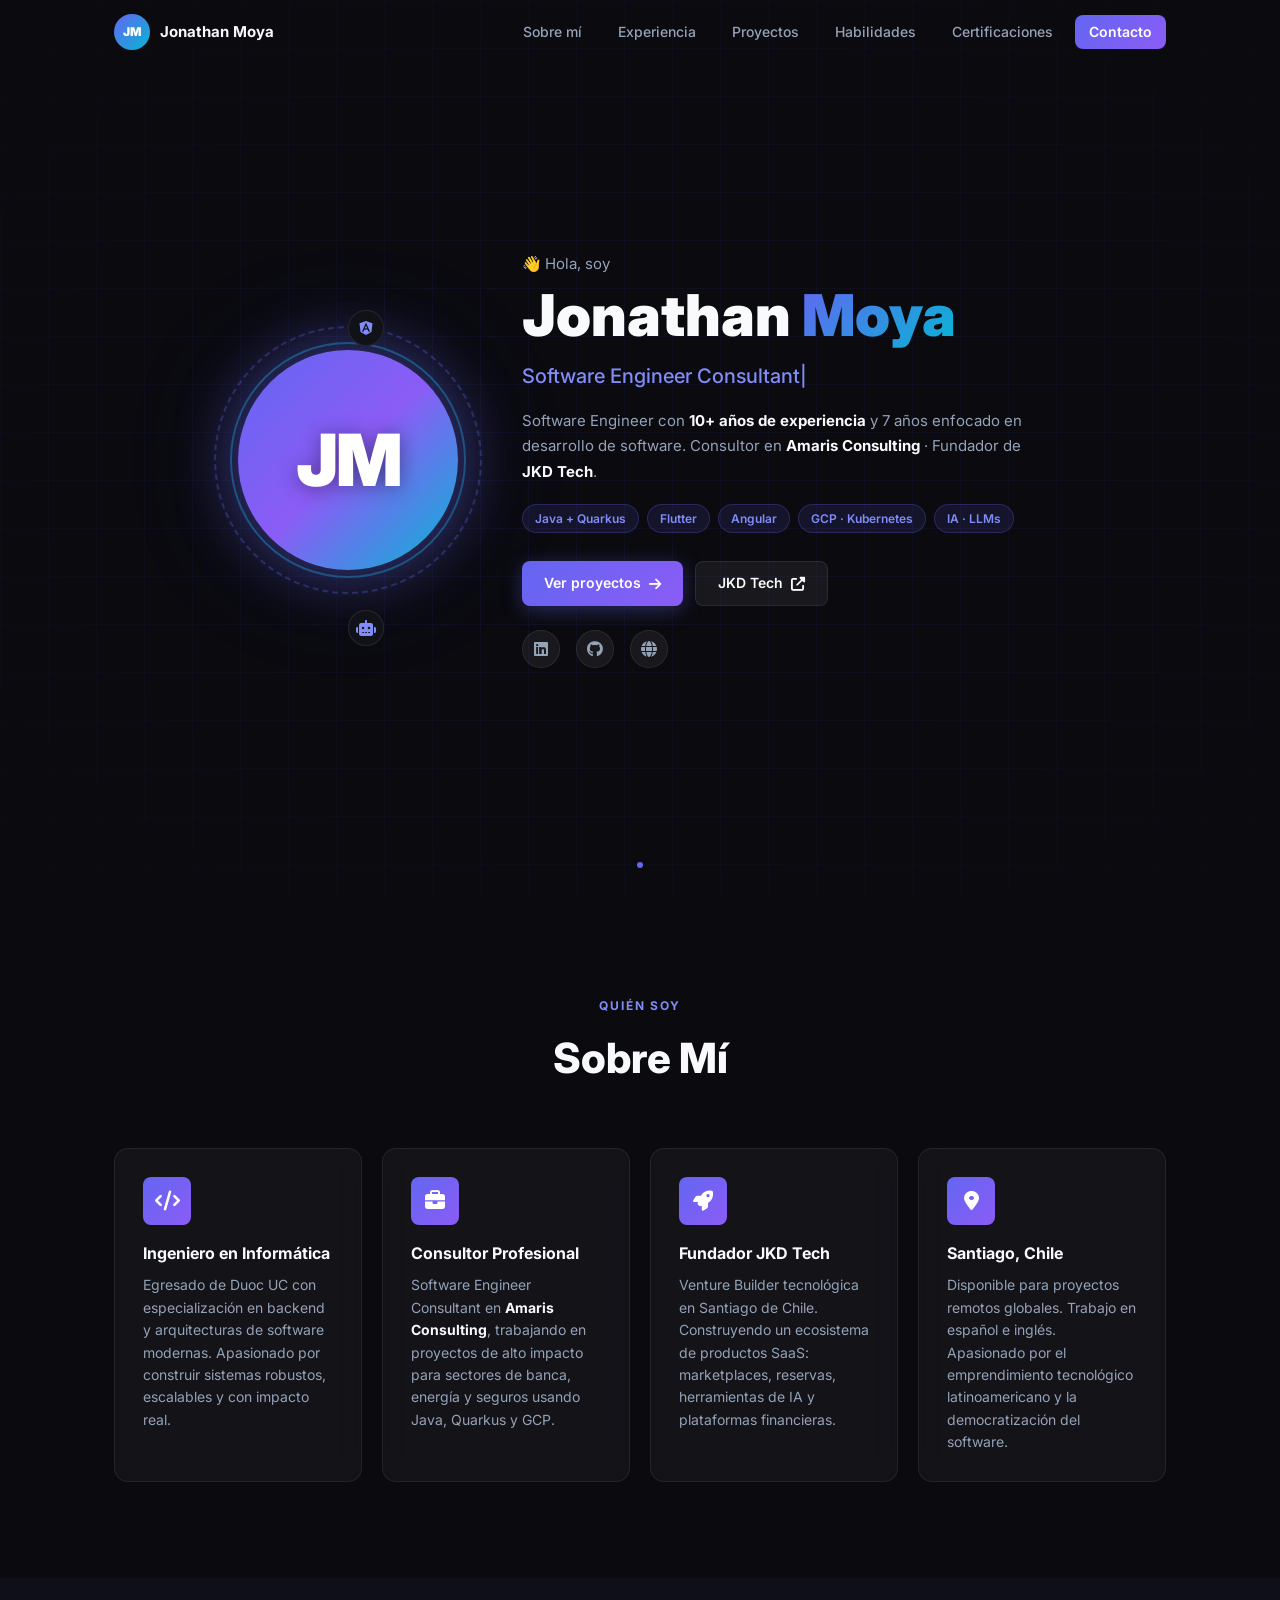
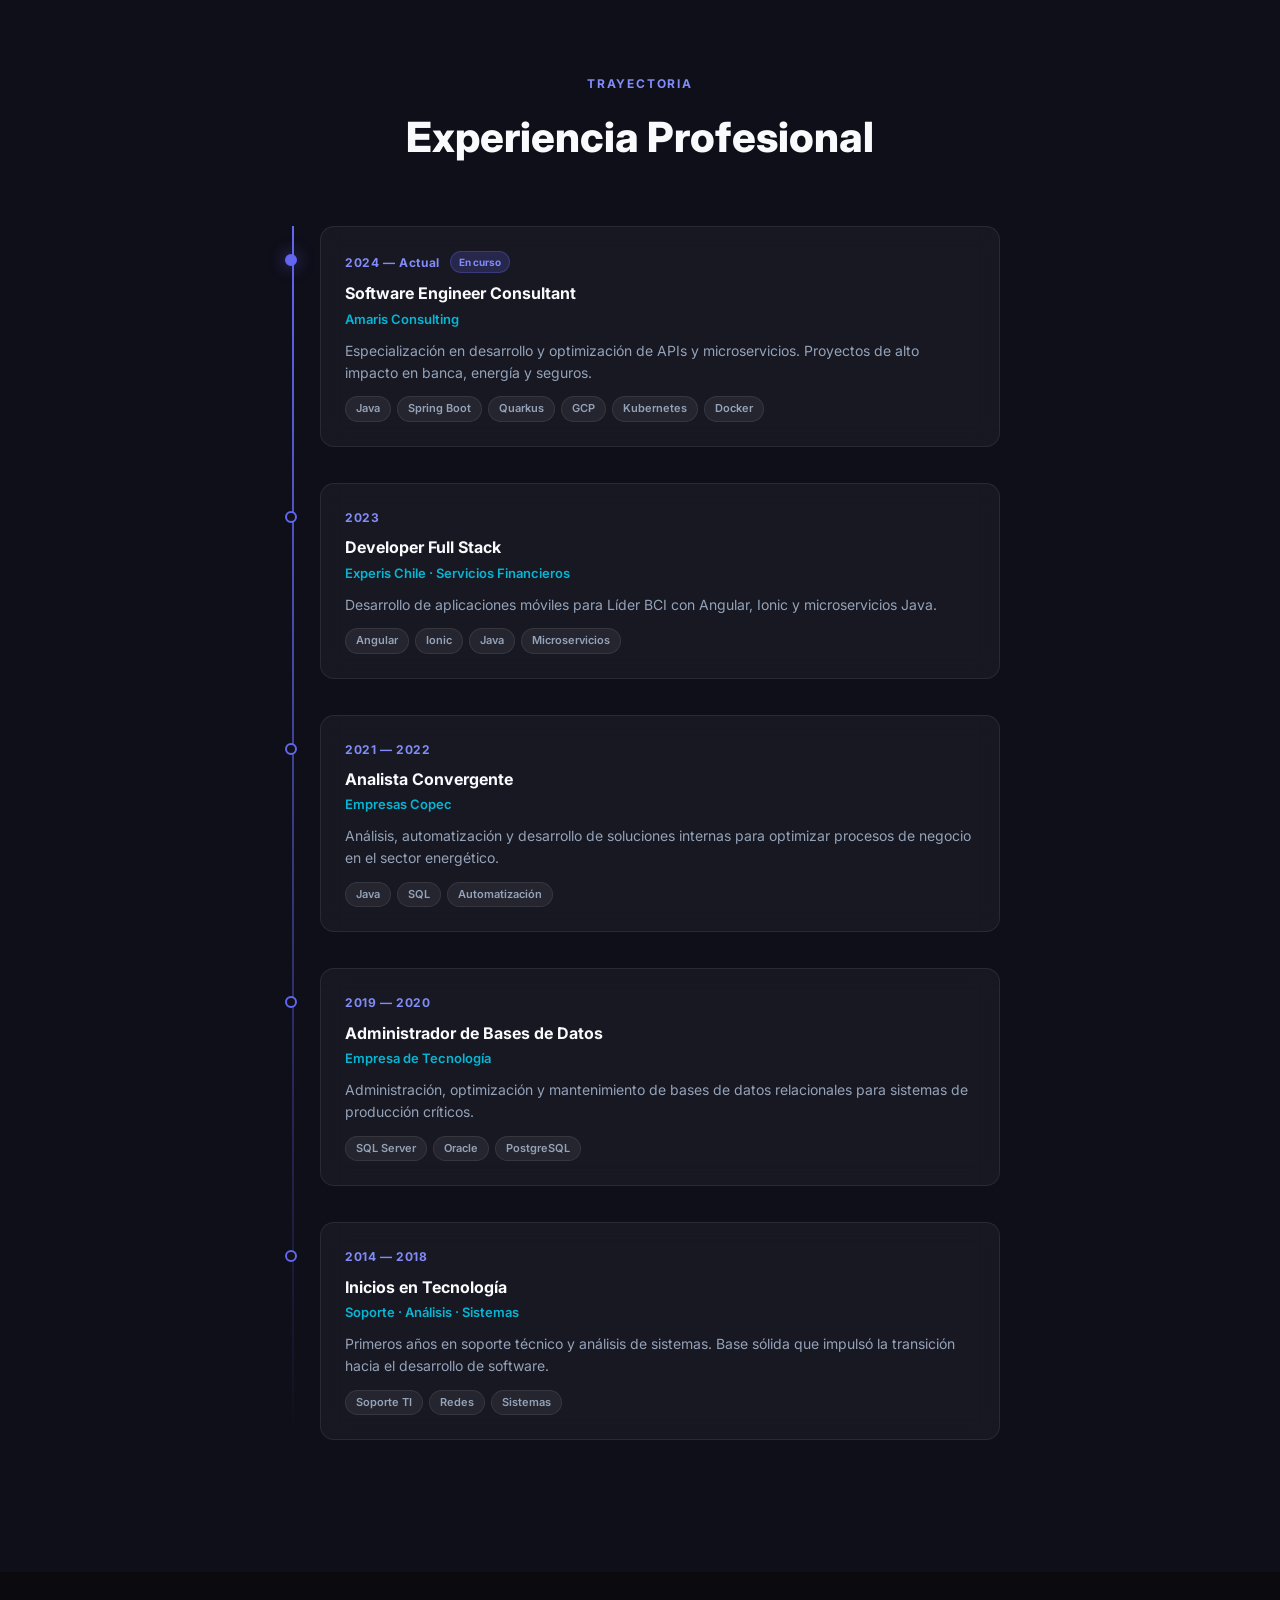
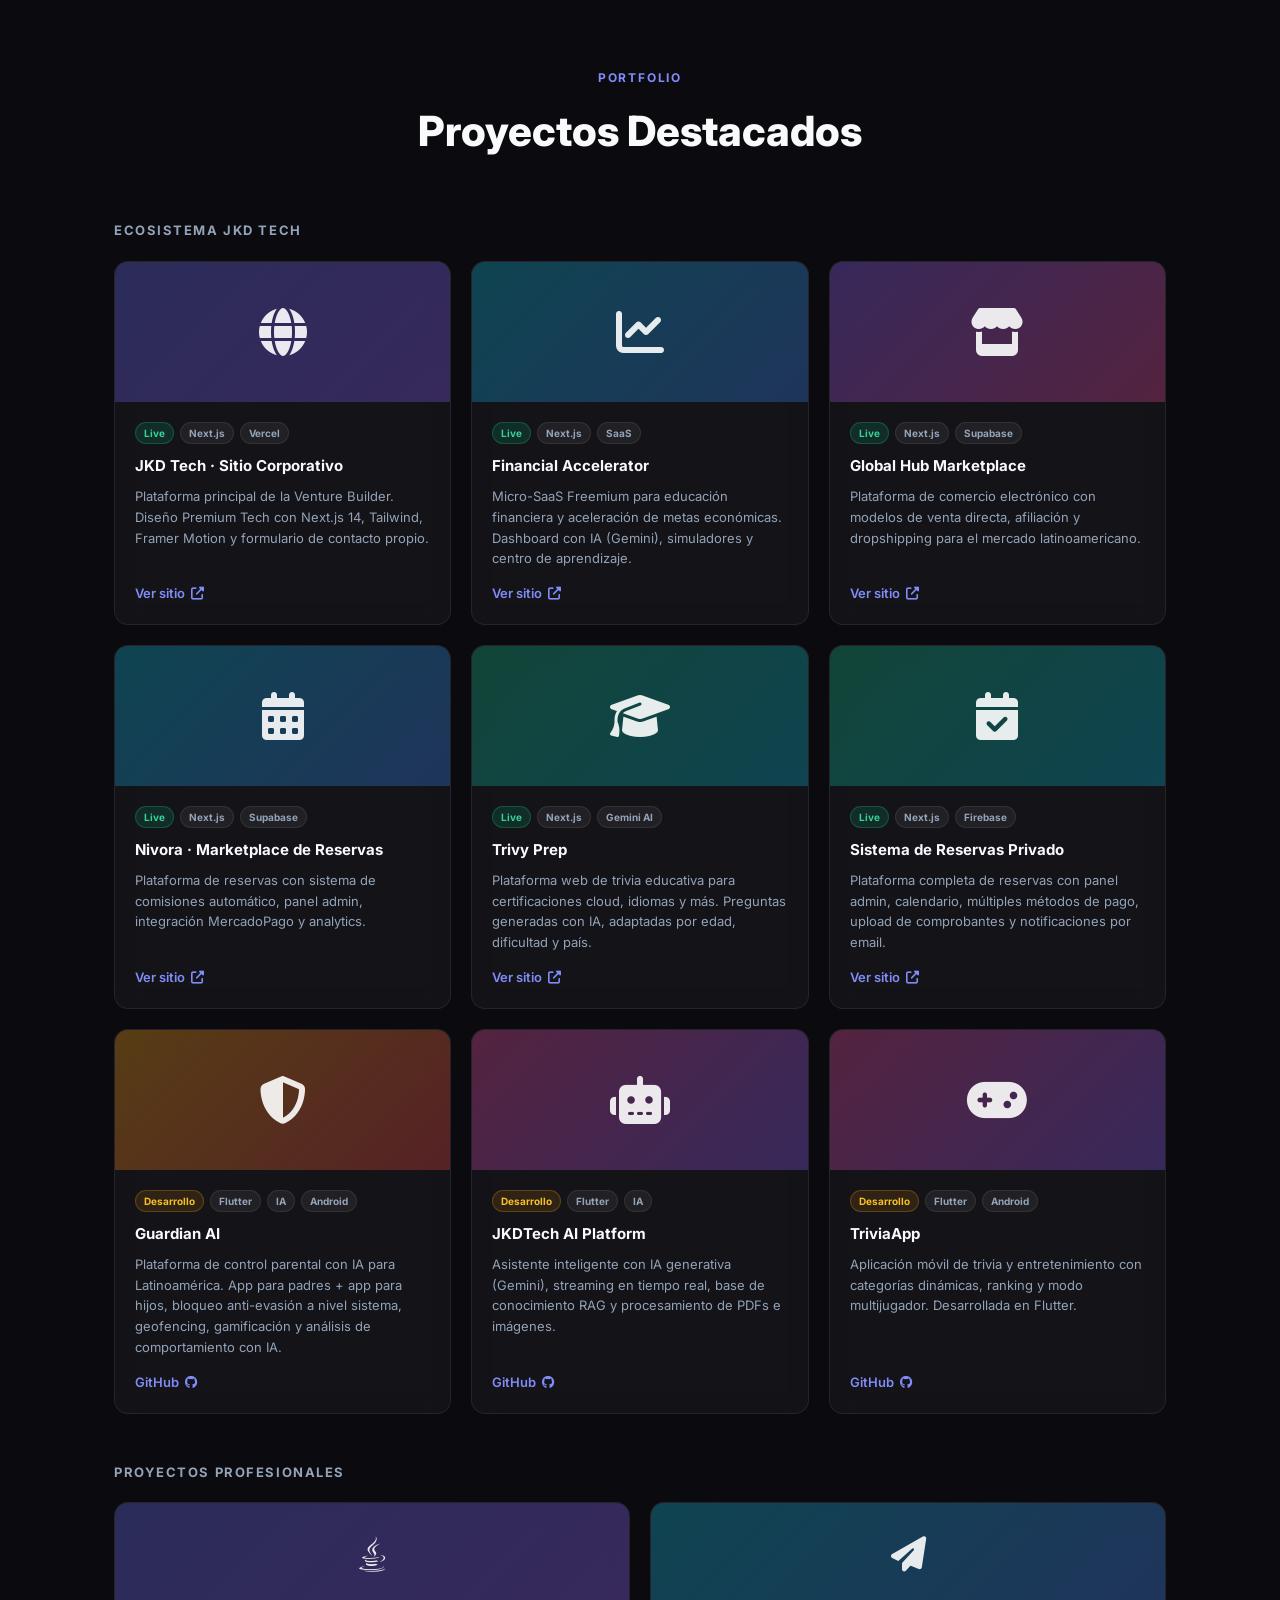
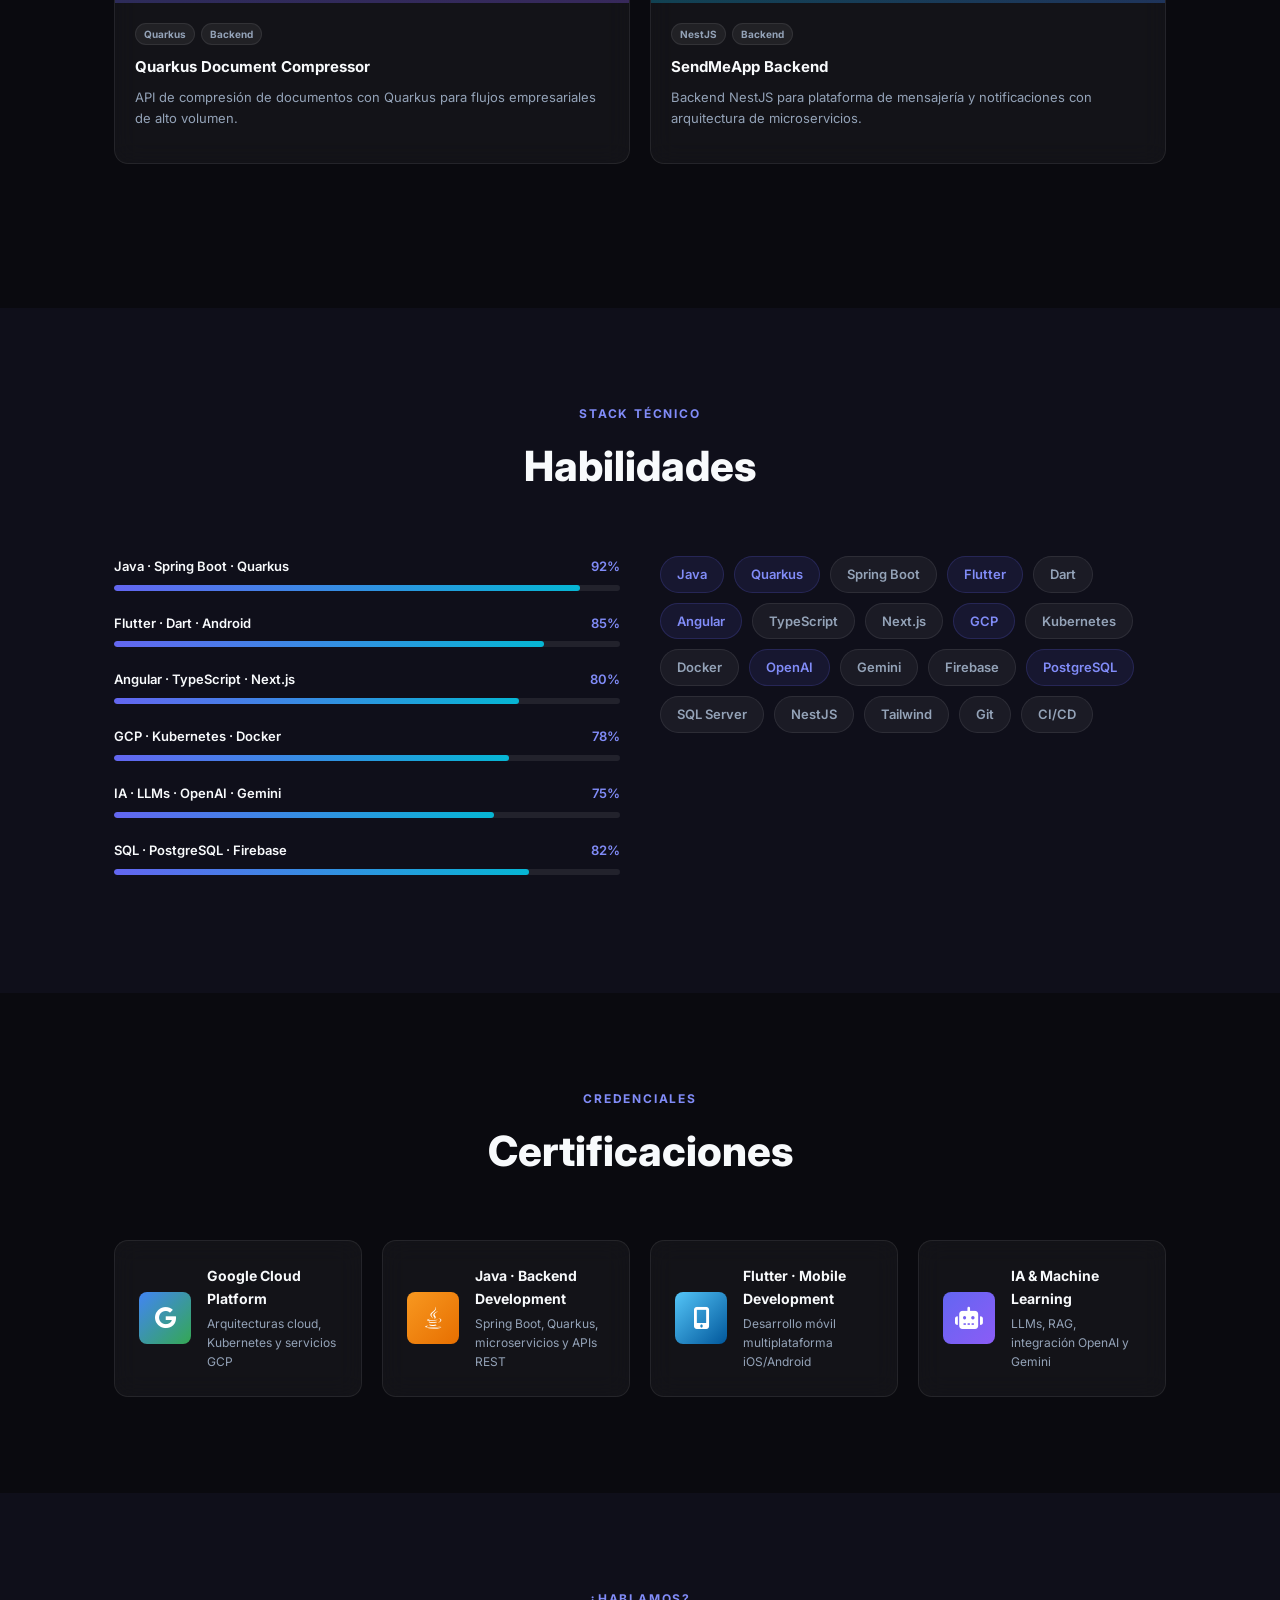
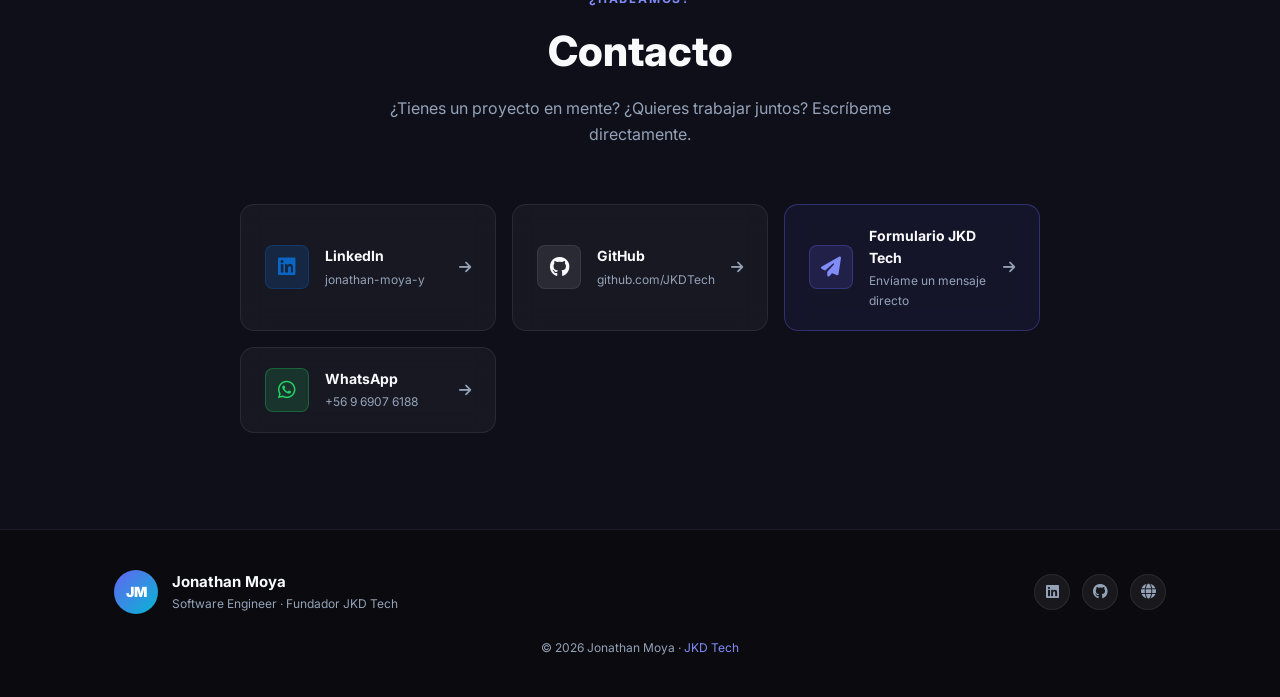
==== index.html @ 07a5469e "Se ajusta url de sitio web" ====
<!DOCTYPE html>
<html lang="es">

<head>
  <meta charset="UTF-8">
  <meta name="viewport" content="width=device-width, initial-scale=1.0">
  <title>Jonathan Moya · Software Engineer & Founder JKD Tech</title>
  <meta name="description" content="Software Engineer con 10+ años de experiencia. Especialista en Java, Quarkus, Flutter y arquitecturas cloud. Fundador de JKD Tech, venture builder tecnológica en Santiago, Chile.">
  <meta name="author" content="Jonathan Moya">
  <meta name="robots" content="index, follow">
  <link rel="canonical" href="https://jkdtech.github.io/">

  <!-- Open Graph -->
  <meta property="og:type" content="website">
  <meta property="og:url" content="https://jkdtech.github.io/">
  <meta property="og:title" content="Jonathan Moya · Software Engineer & Founder JKD Tech">
  <meta property="og:description" content="Software Engineer con 10+ años de experiencia. Fundador de JKD Tech, venture builder tecnológica en Chile.">
  <meta property="og:image" content="https://jkdtech.github.io/assets/img/og-image.jpg">

  <!-- Twitter Card -->
  <meta name="twitter:card" content="summary_large_image">
  <meta name="twitter:creator" content="@JonathanMoyaY">
  <meta name="twitter:title" content="Jonathan Moya · Software Engineer & Founder JKD Tech">
  <meta name="twitter:description" content="Software Engineer con 10+ años de experiencia. Fundador de JKD Tech.">
  <meta name="twitter:image" content="https://jkdtech.github.io/assets/img/og-image.jpg">

  <!-- Fonts -->
  <link rel="preconnect" href="https://fonts.googleapis.com">
  <link rel="preconnect" href="https://fonts.gstatic.com" crossorigin>
  <link href="https://fonts.googleapis.com/css2?family=Inter:wght@300;400;500;600;700;800;900&display=swap" rel="stylesheet">

  <!-- Icons -->
  <link rel="stylesheet" href="https://cdnjs.cloudflare.com/ajax/libs/font-awesome/6.5.1/css/all.min.css">

  <!-- Favicon -->
  <link rel="icon" type="image/png" href="assets/img/favicon.png">
  <link rel="apple-touch-icon" href="assets/img/apple-touch-icon.png">
  <link rel="manifest" href="manifest.json">

  <!-- Styles -->
  <link rel="stylesheet" href="assets/css/portfolio.css">

  <!-- Google Tag Manager -->
  <script>(function(w,d,s,l,i){w[l]=w[l]||[];w[l].push({'gtm.start':new Date().getTime(),event:'gtm.js'});var f=d.getElementsByTagName(s)[0],j=d.createElement(s),dl=l!='dataLayer'?'&l='+l:'';j.async=true;j.src='https://www.googletagmanager.com/gtm.js?id='+i+dl;f.parentNode.insertBefore(j,f);})(window,document,'script','dataLayer','GTM-P4P4WT2R');</script>
</head>

<body>
  <!-- GTM noscript -->
  <noscript><iframe src="https://www.googletagmanager.com/ns.html?id=GTM-P4P4WT2R" height="0" width="0" style="display:none;visibility:hidden"></iframe></noscript>

  <!-- ========== NAVBAR ========== -->
  <nav class="navbar" id="navbar">
    <div class="nav-container">
      <a href="#inicio" class="nav-logo">
        <span class="nav-logo-icon">JM</span>
        <span class="nav-logo-text">Jonathan Moya</span>
      </a>
      <div class="nav-menu" id="navMenu">
        <a href="#sobre-mi" class="nav-link">Sobre mí</a>
        <a href="#experiencia" class="nav-link">Experiencia</a>
        <a href="#proyectos" class="nav-link">Proyectos</a>
        <a href="#habilidades" class="nav-link">Habilidades</a>
        <a href="#certificaciones" class="nav-link">Certificaciones</a>
        <a href="#contacto" class="nav-link nav-cta">Contacto</a>
      </div>
      <button class="nav-toggle" id="navToggle" aria-label="Abrir menú">
        <span></span><span></span><span></span>
      </button>
    </div>
  </nav>

  <!-- ========== HERO ========== -->
  <section id="inicio" class="hero">
    <div class="hero-grid"></div>
    <div class="hero-container">

      <!-- Avatar animado -->
      <div class="avatar-wrapper" data-reveal>
        <div class="avatar-ring avatar-ring--outer"></div>
        <div class="avatar-ring avatar-ring--inner"></div>
        <div class="avatar-core">
          <span class="avatar-initials">JM</span>
        </div>
        <div class="avatar-orbit">
          <span class="orbit-icon" style="--i:0"><i class="fab fa-java"></i></span>
          <span class="orbit-icon" style="--i:1"><i class="fab fa-flutter" title="Flutter"></i></span>
          <span class="orbit-icon" style="--i:2"><i class="fab fa-angular"></i></span>
          <span class="orbit-icon" style="--i:3"><i class="fas fa-robot"></i></span>
        </div>
      </div>

      <!-- Texto hero -->
      <div class="hero-text" data-reveal>
        <p class="hero-greeting">👋 Hola, soy</p>
        <h1 class="hero-name">Jonathan <span class="gradient-text">Moya</span></h1>
        <h2 class="hero-title">
          <span class="typing-text" id="typingText"></span><span class="typing-cursor">|</span>
        </h2>
        <p class="hero-desc">
          Software Engineer con <strong>10+ años de experiencia</strong> y 7 años enfocado en desarrollo de software.
          Consultor en <strong>Amaris Consulting</strong> · Fundador de <strong>JKD Tech</strong>.
        </p>
        <div class="hero-badges">
          <span class="badge">Java + Quarkus</span>
          <span class="badge">Flutter</span>
          <span class="badge">Angular</span>
          <span class="badge">GCP · Kubernetes</span>
          <span class="badge">IA · LLMs</span>
        </div>
        <div class="hero-actions">
          <a href="#proyectos" class="btn btn-primary">Ver proyectos <i class="fas fa-arrow-right"></i></a>
          <a href="https://jkdtech.cl" target="_blank" rel="noopener" class="btn btn-ghost">JKD Tech <i class="fas fa-external-link-alt"></i></a>
        </div>
        <div class="hero-social">
          <a href="https://linkedin.com/in/jonathan-moya-y" target="_blank" rel="noopener" aria-label="LinkedIn"><i class="fab fa-linkedin"></i></a>
          <a href="https://github.com/JKDTech" target="_blank" rel="noopener" aria-label="GitHub"><i class="fab fa-github"></i></a>
          <!-- https://jkdtech.cl -->
          <a href="https://site-jkdtech.vercel.app" target="_blank" rel="noopener" aria-label="JKD Tech"><i class="fas fa-globe"></i></a>
        </div>
      </div>

    </div>
    <!-- Scroll indicator -->
    <a href="#sobre-mi" class="scroll-indicator" aria-label="Scroll">
      <span class="scroll-dot"></span>
    </a>
  </section>

  <!-- ========== SOBRE MÍ ========== -->
  <section id="sobre-mi" class="section">
    <div class="container">
      <div class="section-header" data-reveal>
        <p class="section-label">Quién soy</p>
        <h2 class="section-title">Sobre Mí</h2>
      </div>
      <div class="about-grid" data-reveal>
        <div class="about-card glass">
          <div class="about-icon"><i class="fas fa-code"></i></div>
          <h3>Ingeniero en Informática</h3>
          <p>Egresado de Duoc UC con especialización en backend y arquitecturas de software modernas. Apasionado por construir sistemas robustos, escalables y con impacto real.</p>
        </div>
        <div class="about-card glass">
          <div class="about-icon"><i class="fas fa-briefcase"></i></div>
          <h3>Consultor Profesional</h3>
          <p>Software Engineer Consultant en <strong>Amaris Consulting</strong>, trabajando en proyectos de alto impacto para sectores de banca, energía y seguros usando Java, Quarkus y GCP.</p>
        </div>
        <div class="about-card glass">
          <div class="about-icon"><i class="fas fa-rocket"></i></div>
          <h3>Fundador JKD Tech</h3>
          <p>Venture Builder tecnológica en Santiago de Chile. Construyendo un ecosistema de productos SaaS: marketplaces, reservas, herramientas de IA y plataformas financieras.</p>
        </div>
        <div class="about-card glass">
          <div class="about-icon"><i class="fas fa-map-marker-alt"></i></div>
          <h3>Santiago, Chile</h3>
          <p>Disponible para proyectos remotos globales. Trabajo en español e inglés. Apasionado por el emprendimiento tecnológico latinoamericano y la democratización del software.</p>
        </div>
      </div>
    </div>
  </section>

  <!-- ========== EXPERIENCIA ========== -->
  <section id="experiencia" class="section section--alt">
    <div class="container">
      <div class="section-header" data-reveal>
        <p class="section-label">Trayectoria</p>
        <h2 class="section-title">Experiencia Profesional</h2>
      </div>
      <div class="timeline">

        <div class="timeline-item" data-reveal>
          <div class="timeline-marker current"></div>
          <div class="timeline-content glass">
            <div class="timeline-meta">
              <span class="timeline-year">2024 — Actual</span>
              <span class="timeline-badge">En curso</span>
            </div>
            <h3>Software Engineer Consultant</h3>
            <h4>Amaris Consulting</h4>
            <p>Especialización en desarrollo y optimización de APIs y microservicios. Proyectos de alto impacto en banca, energía y seguros.</p>
            <div class="tech-pills">
              <span>Java</span><span>Spring Boot</span><span>Quarkus</span><span>GCP</span><span>Kubernetes</span><span>Docker</span>
            </div>
          </div>
        </div>

        <div class="timeline-item" data-reveal>
          <div class="timeline-marker"></div>
          <div class="timeline-content glass">
            <div class="timeline-meta">
              <span class="timeline-year">2023</span>
            </div>
            <h3>Developer Full Stack</h3>
            <h4>Experis Chile · Servicios Financieros</h4>
            <p>Desarrollo de aplicaciones móviles para Líder BCI con Angular, Ionic y microservicios Java.</p>
            <div class="tech-pills">
              <span>Angular</span><span>Ionic</span><span>Java</span><span>Microservicios</span>
            </div>
          </div>
        </div>

        <div class="timeline-item" data-reveal>
          <div class="timeline-marker"></div>
          <div class="timeline-content glass">
            <div class="timeline-meta">
              <span class="timeline-year">2021 — 2022</span>
            </div>
            <h3>Analista Convergente</h3>
            <h4>Empresas Copec</h4>
            <p>Análisis, automatización y desarrollo de soluciones internas para optimizar procesos de negocio en el sector energético.</p>
            <div class="tech-pills">
              <span>Java</span><span>SQL</span><span>Automatización</span>
            </div>
          </div>
        </div>

        <div class="timeline-item" data-reveal>
          <div class="timeline-marker"></div>
          <div class="timeline-content glass">
            <div class="timeline-meta">
              <span class="timeline-year">2019 — 2020</span>
            </div>
            <h3>Administrador de Bases de Datos</h3>
            <h4>Empresa de Tecnología</h4>
            <p>Administración, optimización y mantenimiento de bases de datos relacionales para sistemas de producción críticos.</p>
            <div class="tech-pills">
              <span>SQL Server</span><span>Oracle</span><span>PostgreSQL</span>
            </div>
          </div>
        </div>

        <div class="timeline-item" data-reveal>
          <div class="timeline-marker"></div>
          <div class="timeline-content glass">
            <div class="timeline-meta">
              <span class="timeline-year">2014 — 2018</span>
            </div>
            <h3>Inicios en Tecnología</h3>
            <h4>Soporte · Análisis · Sistemas</h4>
            <p>Primeros años en soporte técnico y análisis de sistemas. Base sólida que impulsó la transición hacia el desarrollo de software.</p>
            <div class="tech-pills">
              <span>Soporte TI</span><span>Redes</span><span>Sistemas</span>
            </div>
          </div>
        </div>

      </div>
    </div>
  </section>

  <!-- ========== PROYECTOS ========== -->
  <section id="proyectos" class="section">
    <div class="container">
      <div class="section-header" data-reveal>
        <p class="section-label">Portfolio</p>
        <h2 class="section-title">Proyectos Destacados</h2>
      </div>

      <!-- Ecosistema JKD Tech -->
      <p class="projects-group-label" data-reveal>Ecosistema JKD Tech</p>
      <div class="projects-grid" data-reveal>

        <div class="project-card glass">
          <div class="project-visual project-visual--indigo">
            <i class="fas fa-globe"></i>
          </div>
          <div class="project-info">
            <div class="project-tags"><span class="tag tag--live">Live</span><span class="tag">Next.js</span><span class="tag">Vercel</span></div>
            <h3>JKD Tech · Sitio Corporativo</h3>
            <p>Plataforma principal de la Venture Builder. Diseño Premium Tech con Next.js 14, Tailwind, Framer Motion y formulario de contacto propio.</p>
            <a href="https://site-jkdtech.vercel.app" target="_blank" rel="noopener" class="project-link">Ver sitio <i class="fas fa-external-link-alt"></i></a>
          </div>
        </div>

        <div class="project-card glass">
          <div class="project-visual project-visual--cyan">
            <i class="fas fa-chart-line"></i>
          </div>
          <div class="project-info">
            <div class="project-tags"><span class="tag tag--live">Live</span><span class="tag">Next.js</span><span class="tag">SaaS</span></div>
            <h3>Financial Accelerator</h3>
            <p>Micro-SaaS Freemium para educación financiera y aceleración de metas económicas. Dashboard con IA (Gemini), simuladores y centro de aprendizaje.</p>
            <a href="https://financial-accelerator.vercel.app" target="_blank" rel="noopener" class="project-link">Ver sitio <i class="fas fa-external-link-alt"></i></a>
          </div>
        </div>

        <div class="project-card glass">
          <div class="project-visual project-visual--purple">
            <i class="fas fa-store"></i>
          </div>
          <div class="project-info">
            <div class="project-tags"><span class="tag tag--live">Live</span><span class="tag">Next.js</span><span class="tag">Supabase</span></div>
            <h3>Global Hub Marketplace</h3>
            <p>Plataforma de comercio electrónico con modelos de venta directa, afiliación y dropshipping para el mercado latinoamericano.</p>
            <a href="https://global-hub-marketplace.vercel.app" target="_blank" rel="noopener" class="project-link">Ver sitio <i class="fas fa-external-link-alt"></i></a>
          </div>
        </div>

        <div class="project-card glass">
          <div class="project-visual project-visual--cyan">
            <i class="fas fa-calendar-alt"></i>
          </div>
          <div class="project-info">
            <div class="project-tags"><span class="tag tag--live">Live</span><span class="tag">Next.js</span><span class="tag">Supabase</span></div>
            <h3>Nivora · Marketplace de Reservas</h3>
            <p>Plataforma de reservas con sistema de comisiones automático, panel admin, integración MercadoPago y analytics.</p>
            <a href="https://marketplace-gamma-two.vercel.app" target="_blank" rel="noopener" class="project-link">Ver sitio <i class="fas fa-external-link-alt"></i></a>
          </div>
        </div>

        <div class="project-card glass">
          <div class="project-visual project-visual--green">
            <i class="fas fa-graduation-cap"></i>
          </div>
          <div class="project-info">
            <div class="project-tags"><span class="tag tag--live">Live</span><span class="tag">Next.js</span><span class="tag">Gemini AI</span></div>
            <h3>Trivy Prep</h3>
            <p>Plataforma web de trivia educativa para certificaciones cloud, idiomas y más. Preguntas generadas con IA, adaptadas por edad, dificultad y país.</p>
            <a href="https://trivy-prep.vercel.app" target="_blank" rel="noopener" class="project-link">Ver sitio <i class="fas fa-external-link-alt"></i></a>
          </div>
        </div>

        <div class="project-card glass">
          <div class="project-visual project-visual--green">
            <i class="fas fa-calendar-check"></i>
          </div>
          <div class="project-info">
            <div class="project-tags"><span class="tag tag--live">Live</span><span class="tag">Next.js</span><span class="tag">Firebase</span></div>
            <h3>Sistema de Reservas Privado</h3>
            <p>Plataforma completa de reservas con panel admin, calendario, múltiples métodos de pago, upload de comprobantes y notificaciones por email.</p>
            <a href="https://reservas-rho.vercel.app" target="_blank" rel="noopener" class="project-link">Ver sitio <i class="fas fa-external-link-alt"></i></a>
          </div>
        </div>

        <div class="project-card glass">
          <div class="project-visual project-visual--orange">
            <i class="fas fa-shield-alt"></i>
          </div>
          <div class="project-info">
            <div class="project-tags"><span class="tag tag--dev">Desarrollo</span><span class="tag">Flutter</span><span class="tag">IA</span><span class="tag">Android</span></div>
            <h3>Guardian AI</h3>
            <p>Plataforma de control parental con IA para Latinoamérica. App para padres + app para hijos, bloqueo anti-evasión a nivel sistema, geofencing, gamificación y análisis de comportamiento con IA.</p>
            <a href="https://github.com/JKDTech" target="_blank" rel="noopener" class="project-link">GitHub <i class="fab fa-github"></i></a>
          </div>
        </div>

        <div class="project-card glass">
          <div class="project-visual project-visual--pink">
            <i class="fas fa-robot"></i>
          </div>
          <div class="project-info">
            <div class="project-tags"><span class="tag tag--dev">Desarrollo</span><span class="tag">Flutter</span><span class="tag">IA</span></div>
            <h3>JKDTech AI Platform</h3>
            <p>Asistente inteligente con IA generativa (Gemini), streaming en tiempo real, base de conocimiento RAG y procesamiento de PDFs e imágenes.</p>
            <a href="https://github.com/JKDTech/jkdtech_ai" target="_blank" rel="noopener" class="project-link">GitHub <i class="fab fa-github"></i></a>
          </div>
        </div>

        <div class="project-card glass">
          <div class="project-visual project-visual--pink">
            <i class="fas fa-gamepad"></i>
          </div>
          <div class="project-info">
            <div class="project-tags"><span class="tag tag--dev">Desarrollo</span><span class="tag">Flutter</span><span class="tag">Android</span></div>
            <h3>TriviaApp</h3>
            <p>Aplicación móvil de trivia y entretenimiento con categorías dinámicas, ranking y modo multijugador. Desarrollada en Flutter.</p>
            <a href="https://github.com/JKDTech/Proyecto_TriviaApp" target="_blank" rel="noopener" class="project-link">GitHub <i class="fab fa-github"></i></a>
          </div>
        </div>

      </div>

      <!-- Proyectos profesionales -->
      <p class="projects-group-label" data-reveal>Proyectos Profesionales</p>
      <div class="projects-grid projects-grid--sm" data-reveal>

        <div class="project-card project-card--sm glass">
          <div class="project-visual project-visual--indigo project-visual--sm">
            <i class="fab fa-java"></i>
          </div>
          <div class="project-info">
            <div class="project-tags"><span class="tag">Quarkus</span><span class="tag">Backend</span></div>
            <h3>Quarkus Document Compressor</h3>
            <p>API de compresión de documentos con Quarkus para flujos empresariales de alto volumen.</p>
          </div>
        </div>

        <div class="project-card project-card--sm glass">
          <div class="project-visual project-visual--cyan project-visual--sm">
            <i class="fas fa-paper-plane"></i>
          </div>
          <div class="project-info">
            <div class="project-tags"><span class="tag">NestJS</span><span class="tag">Backend</span></div>
            <h3>SendMeApp Backend</h3>
            <p>Backend NestJS para plataforma de mensajería y notificaciones con arquitectura de microservicios.</p>
          </div>
        </div>

      </div>
    </div>
  </section>

  <!-- ========== HABILIDADES ========== -->
  <section id="habilidades" class="section section--alt">
    <div class="container">
      <div class="section-header" data-reveal>
        <p class="section-label">Stack técnico</p>
        <h2 class="section-title">Habilidades</h2>
      </div>

      <div class="skills-layout">
        <!-- Skill bars -->
        <div class="skills-bars" data-reveal>
          <div class="skill-bar">
            <div class="skill-bar-header"><span>Java · Spring Boot · Quarkus</span><span class="skill-pct">92%</span></div>
            <div class="skill-bar-track"><div class="skill-bar-fill" data-pct="92"></div></div>
          </div>
          <div class="skill-bar">
            <div class="skill-bar-header"><span>Flutter · Dart · Android</span><span class="skill-pct">85%</span></div>
            <div class="skill-bar-track"><div class="skill-bar-fill" data-pct="85"></div></div>
          </div>
          <div class="skill-bar">
            <div class="skill-bar-header"><span>Angular · TypeScript · Next.js</span><span class="skill-pct">80%</span></div>
            <div class="skill-bar-track"><div class="skill-bar-fill" data-pct="80"></div></div>
          </div>
          <div class="skill-bar">
            <div class="skill-bar-header"><span>GCP · Kubernetes · Docker</span><span class="skill-pct">78%</span></div>
            <div class="skill-bar-track"><div class="skill-bar-fill" data-pct="78"></div></div>
          </div>
          <div class="skill-bar">
            <div class="skill-bar-header"><span>IA · LLMs · OpenAI · Gemini</span><span class="skill-pct">75%</span></div>
            <div class="skill-bar-track"><div class="skill-bar-fill" data-pct="75"></div></div>
          </div>
          <div class="skill-bar">
            <div class="skill-bar-header"><span>SQL · PostgreSQL · Firebase</span><span class="skill-pct">82%</span></div>
            <div class="skill-bar-track"><div class="skill-bar-fill" data-pct="82"></div></div>
          </div>
        </div>

        <!-- Tech cloud -->
        <div class="tech-cloud" data-reveal>
          <span class="tech-pill tech-pill--lg">Java</span>
          <span class="tech-pill tech-pill--lg">Quarkus</span>
          <span class="tech-pill">Spring Boot</span>
          <span class="tech-pill tech-pill--lg">Flutter</span>
          <span class="tech-pill">Dart</span>
          <span class="tech-pill tech-pill--lg">Angular</span>
          <span class="tech-pill">TypeScript</span>
          <span class="tech-pill">Next.js</span>
          <span class="tech-pill tech-pill--lg">GCP</span>
          <span class="tech-pill">Kubernetes</span>
          <span class="tech-pill">Docker</span>
          <span class="tech-pill tech-pill--lg">OpenAI</span>
          <span class="tech-pill">Gemini</span>
          <span class="tech-pill">Firebase</span>
          <span class="tech-pill tech-pill--lg">PostgreSQL</span>
          <span class="tech-pill">SQL Server</span>
          <span class="tech-pill">NestJS</span>
          <span class="tech-pill">Tailwind</span>
          <span class="tech-pill">Git</span>
          <span class="tech-pill">CI/CD</span>
        </div>
      </div>
    </div>
  </section>

  <!-- ========== CERTIFICACIONES ========== -->
  <section id="certificaciones" class="section">
    <div class="container">
      <div class="section-header" data-reveal>
        <p class="section-label">Credenciales</p>
        <h2 class="section-title">Certificaciones</h2>
      </div>
      <div class="certs-grid" data-reveal>

        <div class="cert-card glass">
          <div class="cert-icon cert-icon--gcp"><i class="fab fa-google"></i></div>
          <div class="cert-info">
            <h3>Google Cloud Platform</h3>
            <p>Arquitecturas cloud, Kubernetes y servicios GCP</p>
          </div>
        </div>

        <div class="cert-card glass">
          <div class="cert-icon cert-icon--java"><i class="fab fa-java"></i></div>
          <div class="cert-info">
            <h3>Java · Backend Development</h3>
            <p>Spring Boot, Quarkus, microservicios y APIs REST</p>
          </div>
        </div>

        <div class="cert-card glass">
          <div class="cert-icon cert-icon--flutter"><i class="fas fa-mobile-alt"></i></div>
          <div class="cert-info">
            <h3>Flutter · Mobile Development</h3>
            <p>Desarrollo móvil multiplataforma iOS/Android</p>
          </div>
        </div>

        <div class="cert-card glass">
          <div class="cert-icon cert-icon--ai"><i class="fas fa-robot"></i></div>
          <div class="cert-info">
            <h3>IA & Machine Learning</h3>
            <p>LLMs, RAG, integración OpenAI y Gemini</p>
          </div>
        </div>

      </div>
    </div>
  </section>

  <!-- ========== CONTACTO ========== -->
  <section id="contacto" class="section section--alt">
    <div class="container">
      <div class="section-header" data-reveal>
        <p class="section-label">¿Hablamos?</p>
        <h2 class="section-title">Contacto</h2>
        <p class="section-desc">¿Tienes un proyecto en mente? ¿Quieres trabajar juntos? Escríbeme directamente.</p>
      </div>
      <div class="contact-grid" data-reveal>

        <a href="https://linkedin.com/in/jonathan-moya-y" target="_blank" rel="noopener" class="contact-card glass">
          <div class="contact-icon contact-icon--linkedin"><i class="fab fa-linkedin"></i></div>
          <div>
            <h3>LinkedIn</h3>
            <p>jonathan-moya-y</p>
          </div>
          <i class="fas fa-arrow-right contact-arrow"></i>
        </a>

        <a href="https://github.com/JKDTech" target="_blank" rel="noopener" class="contact-card glass">
          <div class="contact-icon contact-icon--github"><i class="fab fa-github"></i></div>
          <div>
            <h3>GitHub</h3>
            <p>github.com/JKDTech</p>
          </div>
          <i class="fas fa-arrow-right contact-arrow"></i>
        </a>

        <a href="https://site-jkdtech.vercel.app/#contacto" target="_blank" rel="noopener" class="contact-card glass contact-card--highlight">
          <div class="contact-icon contact-icon--web"><i class="fas fa-paper-plane"></i></div>
          <div>
            <h3>Formulario JKD Tech</h3>
            <p>Envíame un mensaje directo</p>
          </div>
          <i class="fas fa-arrow-right contact-arrow"></i>
        </a>

        <a href="https://wa.me/56969076188" target="_blank" rel="noopener" class="contact-card glass">
          <div class="contact-icon contact-icon--whatsapp"><i class="fab fa-whatsapp"></i></div>
          <div>
            <h3>WhatsApp</h3>
            <p>+56 9 6907 6188</p>
          </div>
          <i class="fas fa-arrow-right contact-arrow"></i>
        </a>

      </div>
    </div>
  </section>

  <!-- ========== FOOTER ========== -->
  <footer class="footer">
    <div class="container">
      <div class="footer-inner">
        <div class="footer-brand">
          <span class="footer-logo">JM</span>
          <div>
            <p class="footer-name">Jonathan Moya</p>
            <p class="footer-sub">Software Engineer · Fundador JKD Tech</p>
          </div>
        </div>
        <div class="footer-links">
          <a href="https://linkedin.com/in/jonathan-moya-y" target="_blank" rel="noopener"><i class="fab fa-linkedin"></i></a>
          <a href="https://github.com/JKDTech" target="_blank" rel="noopener"><i class="fab fa-github"></i></a>
          <a href="https://site-jkdtech.vercel.app" target="_blank" rel="noopener"><i class="fas fa-globe"></i></a>
        </div>
      </div>
      <p class="footer-copy">© 2026 Jonathan Moya · <a href="https://site-jkdtech.vercel.app" target="_blank" rel="noopener">JKD Tech</a></p>
    </div>
  </footer>

  <script src="assets/js/portfolio.js"></script>
</body>
</html>
---- assets/css/portfolio.css ----
/* =========================================
   JKDTech GitHub.io — Portfolio CSS
   Premium Tech Dark Theme
   ========================================= */

/* ---- Variables ---- */
:root {
  --bg:        #0a0a0f;
  --bg-alt:    #0f0f1a;
  --surface:   #111118;
  --border:    rgba(255,255,255,0.08);
  --indigo:    #6366f1;
  --indigo-lt: #818cf8;
  --cyan:      #06b6d4;
  --purple:    #8b5cf6;
  --green:     #10b981;
  --orange:    #f59e0b;
  --pink:      #ec4899;
  --text:      #f8fafc;
  --text-muted:#94a3b8;
  --radius:    14px;
  --radius-sm: 8px;
  --transition:0.3s ease;
  --shadow:    0 4px 24px rgba(0,0,0,0.4);
}

/* ---- Reset ---- */
*, *::before, *::after { box-sizing: border-box; margin: 0; padding: 0; }
html { scroll-behavior: smooth; }
body {
  font-family: 'Inter', system-ui, sans-serif;
  background: var(--bg);
  color: var(--text);
  line-height: 1.6;
  overflow-x: hidden;
}
a { color: inherit; text-decoration: none; }
img { max-width: 100%; }

/* ---- Utilities ---- */
.container {
  max-width: 1100px;
  margin: 0 auto;
  padding: 0 24px;
}
.gradient-text {
  background: linear-gradient(135deg, var(--indigo), var(--cyan));
  -webkit-background-clip: text;
  -webkit-text-fill-color: transparent;
  background-clip: text;
}
.glass {
  background: rgba(255,255,255,0.04);
  border: 1px solid var(--border);
  backdrop-filter: blur(12px);
}

/* ---- Reveal animation ---- */
[data-reveal] {
  opacity: 0;
  transform: translateY(28px);
  transition: opacity 0.65s ease, transform 0.65s ease;
}
[data-reveal].visible {
  opacity: 1;
  transform: translateY(0);
}

/* =========================================
   NAVBAR
   ========================================= */
.navbar {
  position: fixed;
  top: 0; left: 0; right: 0;
  z-index: 100;
  transition: background var(--transition), border-color var(--transition);
  border-bottom: 1px solid transparent;
}
.navbar.scrolled {
  background: rgba(10,10,15,0.85);
  backdrop-filter: blur(16px);
  border-color: var(--border);
}
.nav-container {
  max-width: 1100px;
  margin: 0 auto;
  padding: 0 24px;
  height: 64px;
  display: flex;
  align-items: center;
  justify-content: space-between;
}
.nav-logo {
  display: flex;
  align-items: center;
  gap: 10px;
  font-weight: 700;
}
.nav-logo-icon {
  width: 36px; height: 36px;
  border-radius: 50%;
  background: linear-gradient(135deg, var(--indigo), var(--cyan));
  display: flex; align-items: center; justify-content: center;
  font-size: 12px; font-weight: 900; color: white;
}
.nav-logo-text { font-size: 15px; color: var(--text); }
.nav-menu { display: flex; align-items: center; gap: 8px; }
.nav-link {
  padding: 6px 14px;
  border-radius: var(--radius-sm);
  font-size: 14px;
  font-weight: 500;
  color: var(--text-muted);
  transition: color var(--transition), background var(--transition);
}
.nav-link:hover { color: var(--text); background: rgba(255,255,255,0.06); }
.nav-cta {
  background: linear-gradient(135deg, var(--indigo), var(--purple));
  color: white !important;
  font-weight: 600;
}
.nav-cta:hover { opacity: 0.9; background: linear-gradient(135deg, var(--indigo), var(--purple)); }
.nav-link.active { color: var(--text); background: rgba(99,102,241,0.1); }
.nav-toggle {
  display: none;
  flex-direction: column;
  gap: 5px;
  background: none;
  border: none;
  cursor: pointer;
  padding: 4px;
}
.nav-toggle span {
  display: block;
  width: 22px; height: 2px;
  background: var(--text);
  border-radius: 2px;
  transition: var(--transition);
}

/* =========================================
   HERO
   ========================================= */
.hero {
  min-height: 100vh;
  display: flex;
  align-items: center;
  justify-content: center;
  position: relative;
  overflow: hidden;
  padding: 80px 24px 60px;
}
.hero-grid {
  position: absolute;
  inset: 0;
  background-image:
    linear-gradient(rgba(99,102,241,0.06) 1px, transparent 1px),
    linear-gradient(90deg, rgba(99,102,241,0.06) 1px, transparent 1px);
  background-size: 48px 48px;
  mask-image: radial-gradient(ellipse 80% 80% at 50% 50%, black 30%, transparent 100%);
}
.hero-container {
  max-width: 1000px;
  width: 100%;
  margin: 0 auto;
  display: flex;
  align-items: center;
  justify-content: center;
  gap: 64px;
  flex-wrap: wrap;
}

/* Avatar */
.avatar-wrapper {
  position: relative;
  width: 220px; height: 220px;
  flex-shrink: 0;
}
.avatar-ring {
  position: absolute;
  border-radius: 50%;
  border: 2px solid;
  animation: spin-slow linear infinite;
}
.avatar-ring--outer {
  inset: -24px;
  border-color: rgba(99,102,241,0.3);
  animation-duration: 14s;
  border-style: dashed;
}
.avatar-ring--inner {
  inset: -8px;
  border-color: rgba(6,182,212,0.4);
  animation-duration: 8s;
  animation-direction: reverse;
}
.avatar-core {
  position: absolute;
  inset: 0;
  border-radius: 50%;
  background: linear-gradient(135deg, var(--indigo), var(--purple), var(--cyan));
  display: flex;
  align-items: center;
  justify-content: center;
  box-shadow: 0 0 60px rgba(99,102,241,0.5), 0 0 120px rgba(99,102,241,0.2);
  animation: pulse-glow 3s ease-in-out infinite;
}
.avatar-initials {
  font-size: 4.5rem;
  font-weight: 900;
  color: white;
  letter-spacing: -2px;
  text-shadow: 0 2px 20px rgba(0,0,0,0.4);
}
.avatar-orbit {
  position: absolute;
  inset: -40px;
  border-radius: 50%;
  animation: spin-slow 20s linear infinite;
}
.orbit-icon {
  position: absolute;
  width: 36px; height: 36px;
  border-radius: 50%;
  background: var(--surface);
  border: 1px solid var(--border);
  display: flex; align-items: center; justify-content: center;
  font-size: 16px;
  color: var(--indigo-lt);
  top: 50%; left: 50%;
  transform-origin: 0 0;
}
.orbit-icon:nth-child(1) { transform: rotate(calc(var(--i) * 90deg)) translateY(-150px) rotate(calc(var(--i) * -90deg)); }
.orbit-icon:nth-child(2) { transform: rotate(calc(90deg + var(--i) * 90deg)) translateY(-150px) rotate(calc(-90deg - var(--i) * 90deg)); }
.orbit-icon:nth-child(3) { transform: rotate(calc(180deg + var(--i) * 90deg)) translateY(-150px) rotate(calc(-180deg - var(--i) * 90deg)); }
.orbit-icon:nth-child(4) { transform: rotate(calc(270deg + var(--i) * 90deg)) translateY(-150px) rotate(calc(-270deg - var(--i) * 90deg)); }

/* Hero text */
.hero-text { max-width: 520px; }
.hero-greeting { font-size: 15px; color: var(--text-muted); margin-bottom: 8px; }
.hero-name { font-size: clamp(2.4rem, 5vw, 3.6rem); font-weight: 900; line-height: 1.1; margin-bottom: 12px; }
.hero-title { font-size: clamp(1rem, 2.5vw, 1.25rem); font-weight: 500; color: var(--indigo-lt); min-height: 32px; margin-bottom: 16px; }
.typing-cursor { animation: blink 1s step-end infinite; }
.hero-desc { font-size: 15px; color: var(--text-muted); margin-bottom: 20px; line-height: 1.7; }
.hero-desc strong { color: var(--text); }
.hero-badges { display: flex; flex-wrap: wrap; gap: 8px; margin-bottom: 28px; }
.badge {
  padding: 4px 12px;
  border-radius: 20px;
  font-size: 12px; font-weight: 600;
  background: rgba(99,102,241,0.12);
  border: 1px solid rgba(99,102,241,0.25);
  color: var(--indigo-lt);
}
.hero-actions { display: flex; gap: 12px; flex-wrap: wrap; margin-bottom: 24px; }
.btn {
  padding: 10px 22px;
  border-radius: var(--radius-sm);
  font-size: 14px; font-weight: 600;
  display: inline-flex; align-items: center; gap: 8px;
  transition: var(--transition);
}
.btn-primary {
  background: linear-gradient(135deg, var(--indigo), var(--purple));
  color: white;
  box-shadow: 0 4px 20px rgba(99,102,241,0.35);
}
.btn-primary:hover { transform: translateY(-2px); box-shadow: 0 8px 28px rgba(99,102,241,0.45); }
.btn-ghost {
  background: rgba(255,255,255,0.06);
  border: 1px solid var(--border);
  color: var(--text);
}
.btn-ghost:hover { background: rgba(255,255,255,0.1); }
.hero-social { display: flex; gap: 16px; }
.hero-social a {
  width: 38px; height: 38px;
  border-radius: 50%;
  background: rgba(255,255,255,0.06);
  border: 1px solid var(--border);
  display: flex; align-items: center; justify-content: center;
  font-size: 16px;
  color: var(--text-muted);
  transition: var(--transition);
}
.hero-social a:hover { color: var(--indigo-lt); border-color: var(--indigo); background: rgba(99,102,241,0.12); }
.scroll-indicator {
  position: absolute;
  bottom: 32px; left: 50%;
  transform: translateX(-50%);
  display: flex; align-items: center; justify-content: center;
}
.scroll-dot {
  width: 6px; height: 6px;
  border-radius: 50%;
  background: var(--indigo);
  animation: bounce 2s ease-in-out infinite;
}

/* =========================================
   SECTIONS
   ========================================= */
.section { padding: 96px 0; }
.section--alt { background: var(--bg-alt); }
.section-header { text-align: center; margin-bottom: 56px; }
.section-label {
  font-size: 12px; font-weight: 700;
  text-transform: uppercase; letter-spacing: 0.15em;
  color: var(--indigo-lt);
  margin-bottom: 10px;
}
.section-title { font-size: clamp(1.8rem, 4vw, 2.6rem); font-weight: 800; }
.section-desc { font-size: 16px; color: var(--text-muted); margin-top: 12px; max-width: 520px; margin-left: auto; margin-right: auto; }

/* =========================================
   SOBRE MÍ
   ========================================= */
.about-grid {
  display: grid;
  grid-template-columns: repeat(auto-fit, minmax(240px, 1fr));
  gap: 20px;
}
.about-card {
  padding: 28px;
  border-radius: var(--radius);
  transition: transform var(--transition), box-shadow var(--transition);
}
.about-card:hover { transform: translateY(-4px); box-shadow: var(--shadow); }
.about-icon {
  width: 48px; height: 48px;
  border-radius: var(--radius-sm);
  background: linear-gradient(135deg, var(--indigo), var(--purple));
  display: flex; align-items: center; justify-content: center;
  font-size: 20px; color: white;
  margin-bottom: 16px;
}
.about-card h3 { font-size: 16px; font-weight: 700; margin-bottom: 8px; }
.about-card p { font-size: 14px; color: var(--text-muted); line-height: 1.6; }
.about-card p strong { color: var(--text); }

/* =========================================
   TIMELINE
   ========================================= */
.timeline {
  position: relative;
  max-width: 720px;
  margin: 0 auto;
  padding-left: 40px;
}
.timeline::before {
  content: '';
  position: absolute;
  left: 12px; top: 0; bottom: 0;
  width: 2px;
  background: linear-gradient(to bottom, var(--indigo), transparent);
}
.timeline-item {
  position: relative;
  margin-bottom: 36px;
}
.timeline-marker {
  position: absolute;
  left: -35px; top: 28px;
  width: 12px; height: 12px;
  border-radius: 50%;
  background: var(--surface);
  border: 2px solid var(--indigo);
  transition: var(--transition);
}
.timeline-marker.current {
  background: var(--indigo);
  box-shadow: 0 0 16px rgba(99,102,241,0.6);
}
.timeline-content {
  padding: 24px;
  border-radius: var(--radius);
  transition: transform var(--transition);
}
.timeline-content:hover { transform: translateX(4px); }
.timeline-meta {
  display: flex; align-items: center; gap: 10px;
  margin-bottom: 8px;
}
.timeline-year { font-size: 12px; font-weight: 700; color: var(--indigo-lt); letter-spacing: 0.05em; }
.timeline-badge {
  font-size: 10px; font-weight: 700;
  padding: 2px 8px;
  border-radius: 20px;
  background: rgba(99,102,241,0.2);
  border: 1px solid rgba(99,102,241,0.3);
  color: var(--indigo-lt);
}
.timeline-content h3 { font-size: 16px; font-weight: 700; margin-bottom: 2px; }
.timeline-content h4 { font-size: 13px; color: var(--cyan); font-weight: 600; margin-bottom: 10px; }
.timeline-content p { font-size: 14px; color: var(--text-muted); margin-bottom: 12px; line-height: 1.6; }
.tech-pills { display: flex; flex-wrap: wrap; gap: 6px; }
.tech-pills span {
  font-size: 11px; font-weight: 600;
  padding: 3px 10px;
  border-radius: 20px;
  background: rgba(255,255,255,0.06);
  border: 1px solid var(--border);
  color: var(--text-muted);
}

/* =========================================
   PROYECTOS
   ========================================= */
.projects-group-label {
  font-size: 13px; font-weight: 700;
  text-transform: uppercase; letter-spacing: 0.12em;
  color: var(--text-muted);
  margin-bottom: 20px;
}
.projects-grid {
  display: grid;
  grid-template-columns: repeat(auto-fit, minmax(300px, 1fr));
  gap: 20px;
  margin-bottom: 48px;
}
.projects-grid--sm { grid-template-columns: repeat(auto-fit, minmax(260px, 1fr)); }
.project-card {
  border-radius: var(--radius);
  overflow: hidden;
  transition: transform var(--transition), box-shadow var(--transition);
  display: flex; flex-direction: column;
}
.project-card:hover { transform: translateY(-6px); box-shadow: 0 16px 40px rgba(0,0,0,0.5); }
.project-visual {
  height: 140px;
  display: flex; align-items: center; justify-content: center;
  font-size: 3rem;
  color: rgba(255,255,255,0.9);
}
.project-visual--sm { height: 100px; font-size: 2.2rem; }
.project-visual--indigo { background: linear-gradient(135deg, rgba(99,102,241,0.3), rgba(139,92,246,0.3)); }
.project-visual--cyan    { background: linear-gradient(135deg, rgba(6,182,212,0.3), rgba(59,130,246,0.3)); }
.project-visual--purple  { background: linear-gradient(135deg, rgba(139,92,246,0.3), rgba(236,72,153,0.3)); }
.project-visual--green   { background: linear-gradient(135deg, rgba(16,185,129,0.3), rgba(6,182,212,0.3)); }
.project-visual--orange  { background: linear-gradient(135deg, rgba(245,158,11,0.3), rgba(239,68,68,0.3)); }
.project-visual--pink    { background: linear-gradient(135deg, rgba(236,72,153,0.3), rgba(139,92,246,0.3)); }
.project-info { padding: 20px; flex: 1; display: flex; flex-direction: column; }
.project-tags { display: flex; flex-wrap: wrap; gap: 6px; margin-bottom: 10px; }
.tag {
  font-size: 10px; font-weight: 700;
  padding: 2px 8px;
  border-radius: 20px;
  background: rgba(255,255,255,0.06);
  border: 1px solid var(--border);
  color: var(--text-muted);
}
.tag--live {
  background: rgba(16,185,129,0.15);
  border-color: rgba(16,185,129,0.3);
  color: #34d399;
}
.tag--dev {
  background: rgba(245,158,11,0.12);
  border-color: rgba(245,158,11,0.25);
  color: #fbbf24;
}
.project-info h3 { font-size: 15px; font-weight: 700; margin-bottom: 8px; }
.project-info p { font-size: 13px; color: var(--text-muted); line-height: 1.6; flex: 1; margin-bottom: 14px; }
.project-link {
  font-size: 13px; font-weight: 600;
  color: var(--indigo-lt);
  display: inline-flex; align-items: center; gap: 6px;
  transition: color var(--transition);
}
.project-link:hover { color: var(--cyan); }

/* =========================================
   HABILIDADES
   ========================================= */
.skills-layout {
  display: grid;
  grid-template-columns: 1fr 1fr;
  gap: 40px;
  align-items: start;
}
.skill-bar { margin-bottom: 22px; }
.skill-bar-header {
  display: flex; justify-content: space-between;
  font-size: 13px; font-weight: 600;
  margin-bottom: 8px;
}
.skill-pct { color: var(--indigo-lt); }
.skill-bar-track {
  height: 6px;
  background: rgba(255,255,255,0.08);
  border-radius: 3px;
  overflow: hidden;
}
.skill-bar-fill {
  height: 100%;
  width: 0;
  border-radius: 3px;
  background: linear-gradient(90deg, var(--indigo), var(--cyan));
  transition: width 1.2s cubic-bezier(0.4, 0, 0.2, 1);
}
.tech-cloud { display: flex; flex-wrap: wrap; gap: 10px; align-content: flex-start; }
.tech-pill {
  padding: 7px 16px;
  border-radius: 20px;
  font-size: 13px; font-weight: 600;
  background: rgba(255,255,255,0.05);
  border: 1px solid var(--border);
  color: var(--text-muted);
  transition: var(--transition);
  cursor: default;
}
.tech-pill:hover { background: rgba(99,102,241,0.12); border-color: rgba(99,102,241,0.3); color: var(--indigo-lt); }
.tech-pill--lg {
  background: rgba(99,102,241,0.1);
  border-color: rgba(99,102,241,0.2);
  color: var(--indigo-lt);
}

/* =========================================
   CERTIFICACIONES
   ========================================= */
.certs-grid {
  display: grid;
  grid-template-columns: repeat(auto-fit, minmax(240px, 1fr));
  gap: 20px;
}
.cert-card {
  padding: 24px;
  border-radius: var(--radius);
  display: flex; align-items: center; gap: 16px;
  transition: transform var(--transition);
}
.cert-card:hover { transform: translateY(-4px); }
.cert-icon {
  width: 52px; height: 52px; flex-shrink: 0;
  border-radius: var(--radius-sm);
  display: flex; align-items: center; justify-content: center;
  font-size: 22px;
}
.cert-icon--gcp    { background: linear-gradient(135deg, #4285f4, #34a853); color: white; }
.cert-icon--java   { background: linear-gradient(135deg, #f89820, #e76f00); color: white; }
.cert-icon--flutter{ background: linear-gradient(135deg, #54c5f8, #01579b); color: white; }
.cert-icon--ai     { background: linear-gradient(135deg, var(--indigo), var(--purple)); color: white; }
.cert-info h3 { font-size: 14px; font-weight: 700; margin-bottom: 4px; }
.cert-info p  { font-size: 12px; color: var(--text-muted); }

/* =========================================
   CONTACTO
   ========================================= */
.contact-grid {
  display: grid;
  grid-template-columns: repeat(auto-fit, minmax(240px, 1fr));
  gap: 16px;
  max-width: 800px;
  margin: 0 auto;
}
.contact-card {
  padding: 20px 24px;
  border-radius: var(--radius);
  display: flex; align-items: center; gap: 16px;
  transition: transform var(--transition), box-shadow var(--transition);
}
.contact-card:hover { transform: translateY(-4px); box-shadow: var(--shadow); }
.contact-card--highlight {
  border-color: rgba(99,102,241,0.35);
  background: rgba(99,102,241,0.08);
}
.contact-icon {
  width: 44px; height: 44px; flex-shrink: 0;
  border-radius: var(--radius-sm);
  display: flex; align-items: center; justify-content: center;
  font-size: 20px;
}
.contact-icon--linkedin { background: rgba(10,102,194,0.2); color: #0a66c2; border: 1px solid rgba(10,102,194,0.3); }
.contact-icon--github   { background: rgba(255,255,255,0.08); color: var(--text); border: 1px solid var(--border); }
.contact-icon--web      { background: rgba(99,102,241,0.15); color: var(--indigo-lt); border: 1px solid rgba(99,102,241,0.3); }
.contact-icon--whatsapp { background: rgba(37,211,102,0.15); color: #25d366; border: 1px solid rgba(37,211,102,0.3); }
.contact-card h3 { font-size: 14px; font-weight: 700; margin-bottom: 2px; }
.contact-card p  { font-size: 12px; color: var(--text-muted); }
.contact-arrow { margin-left: auto; color: var(--text-muted); font-size: 14px; transition: transform var(--transition); }
.contact-card:hover .contact-arrow { transform: translateX(4px); color: var(--indigo-lt); }

/* =========================================
   FOOTER
   ========================================= */
.footer {
  padding: 40px 0;
  border-top: 1px solid var(--border);
}
.footer-inner {
  display: flex; align-items: center; justify-content: space-between;
  flex-wrap: wrap; gap: 20px;
  margin-bottom: 24px;
}
.footer-brand { display: flex; align-items: center; gap: 14px; }
.footer-logo {
  width: 44px; height: 44px;
  border-radius: 50%;
  background: linear-gradient(135deg, var(--indigo), var(--cyan));
  display: flex; align-items: center; justify-content: center;
  font-size: 14px; font-weight: 900; color: white;
}
.footer-name { font-size: 15px; font-weight: 700; }
.footer-sub  { font-size: 12px; color: var(--text-muted); }
.footer-links { display: flex; gap: 12px; }
.footer-links a {
  width: 36px; height: 36px;
  border-radius: 50%;
  background: rgba(255,255,255,0.06);
  border: 1px solid var(--border);
  display: flex; align-items: center; justify-content: center;
  font-size: 15px; color: var(--text-muted);
  transition: var(--transition);
}
.footer-links a:hover { color: var(--indigo-lt); border-color: var(--indigo); }
.footer-copy {
  font-size: 12px; color: var(--text-muted); text-align: center;
}
.footer-copy a { color: var(--indigo-lt); }

/* =========================================
   KEYFRAMES
   ========================================= */
@keyframes spin-slow { to { transform: rotate(360deg); } }
@keyframes pulse-glow {
  0%, 100% { box-shadow: 0 0 60px rgba(99,102,241,0.5), 0 0 120px rgba(99,102,241,0.2); }
  50%       { box-shadow: 0 0 80px rgba(99,102,241,0.7), 0 0 160px rgba(99,102,241,0.3); }
}
@keyframes blink { 0%, 100% { opacity: 1; } 50% { opacity: 0; } }
@keyframes bounce {
  0%, 100% { transform: translateY(0); }
  50%       { transform: translateY(-8px); }
}

/* =========================================
   RESPONSIVE
   ========================================= */
@media (max-width: 768px) {
  .nav-menu {
    display: none;
    position: fixed;
    top: 64px; left: 0; right: 0;
    background: rgba(10,10,15,0.97);
    backdrop-filter: blur(20px);
    border-bottom: 1px solid var(--border);
    flex-direction: column;
    padding: 16px;
    gap: 4px;
  }
  .nav-menu.open { display: flex; }
  .nav-link { padding: 10px 14px; width: 100%; }
  .nav-toggle { display: flex; }

  .hero-container { flex-direction: column; text-align: center; gap: 40px; }
  .hero-social { justify-content: center; }
  .hero-actions { justify-content: center; }
  .hero-badges { justify-content: center; }
  .avatar-wrapper { width: 180px; height: 180px; }
  .avatar-initials { font-size: 3.6rem; }

  .skills-layout { grid-template-columns: 1fr; }
  .timeline { padding-left: 24px; }
  .timeline-marker { left: -20px; }
}

@media (max-width: 480px) {
  .section { padding: 64px 0; }
  .projects-grid { grid-template-columns: 1fr; }
  .contact-grid { grid-template-columns: 1fr; }
}
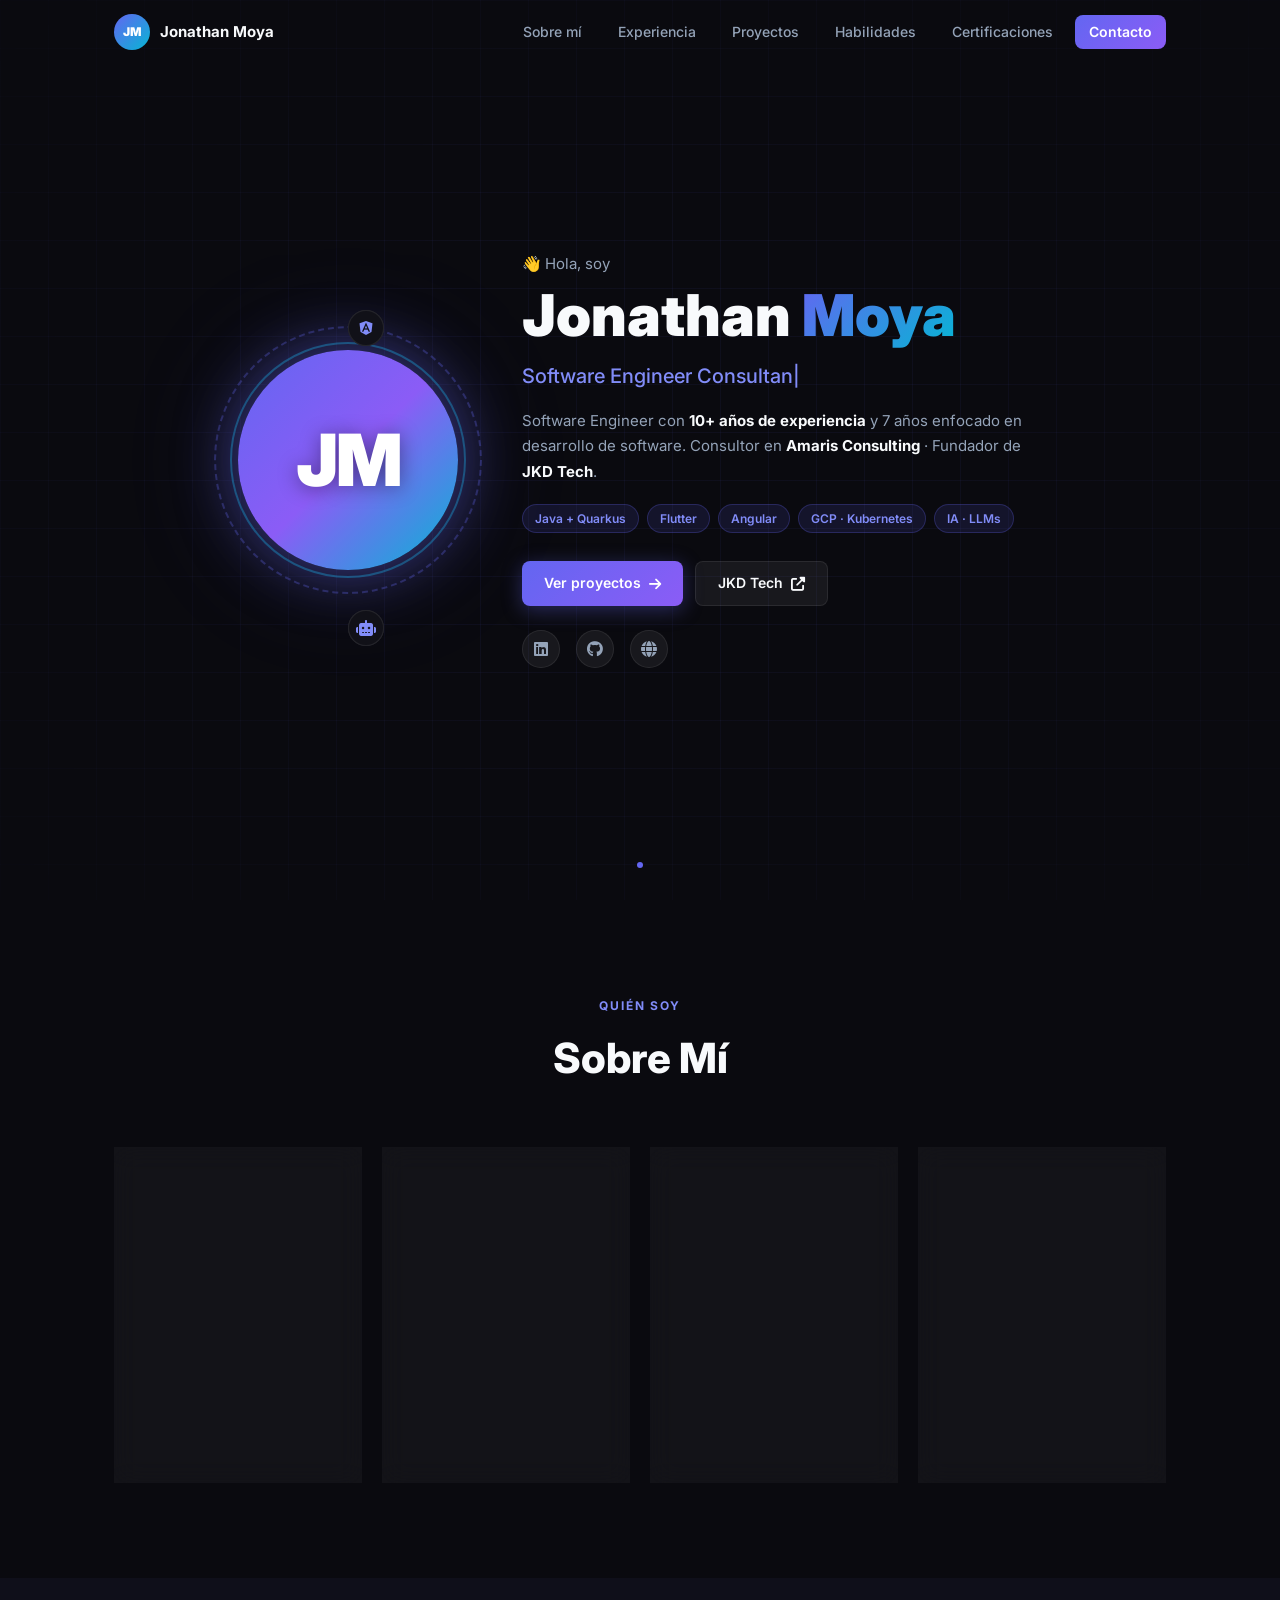
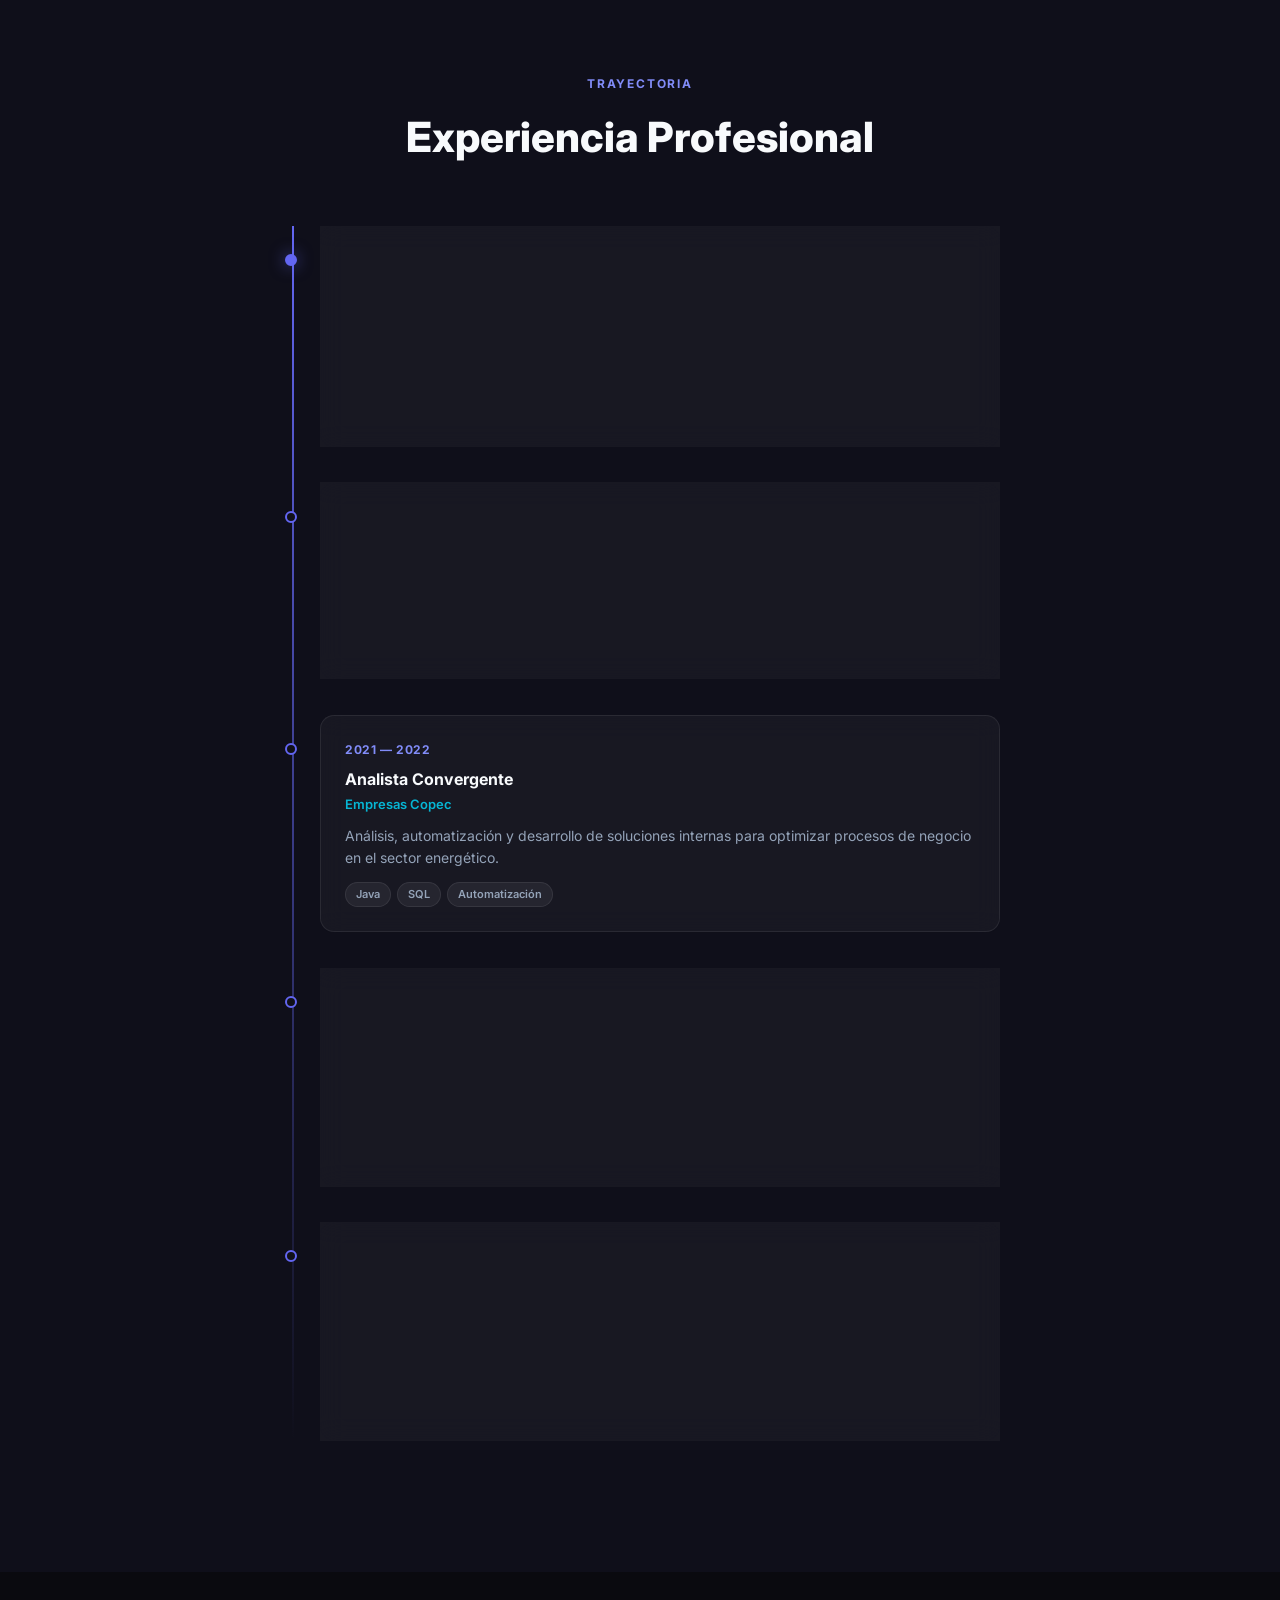
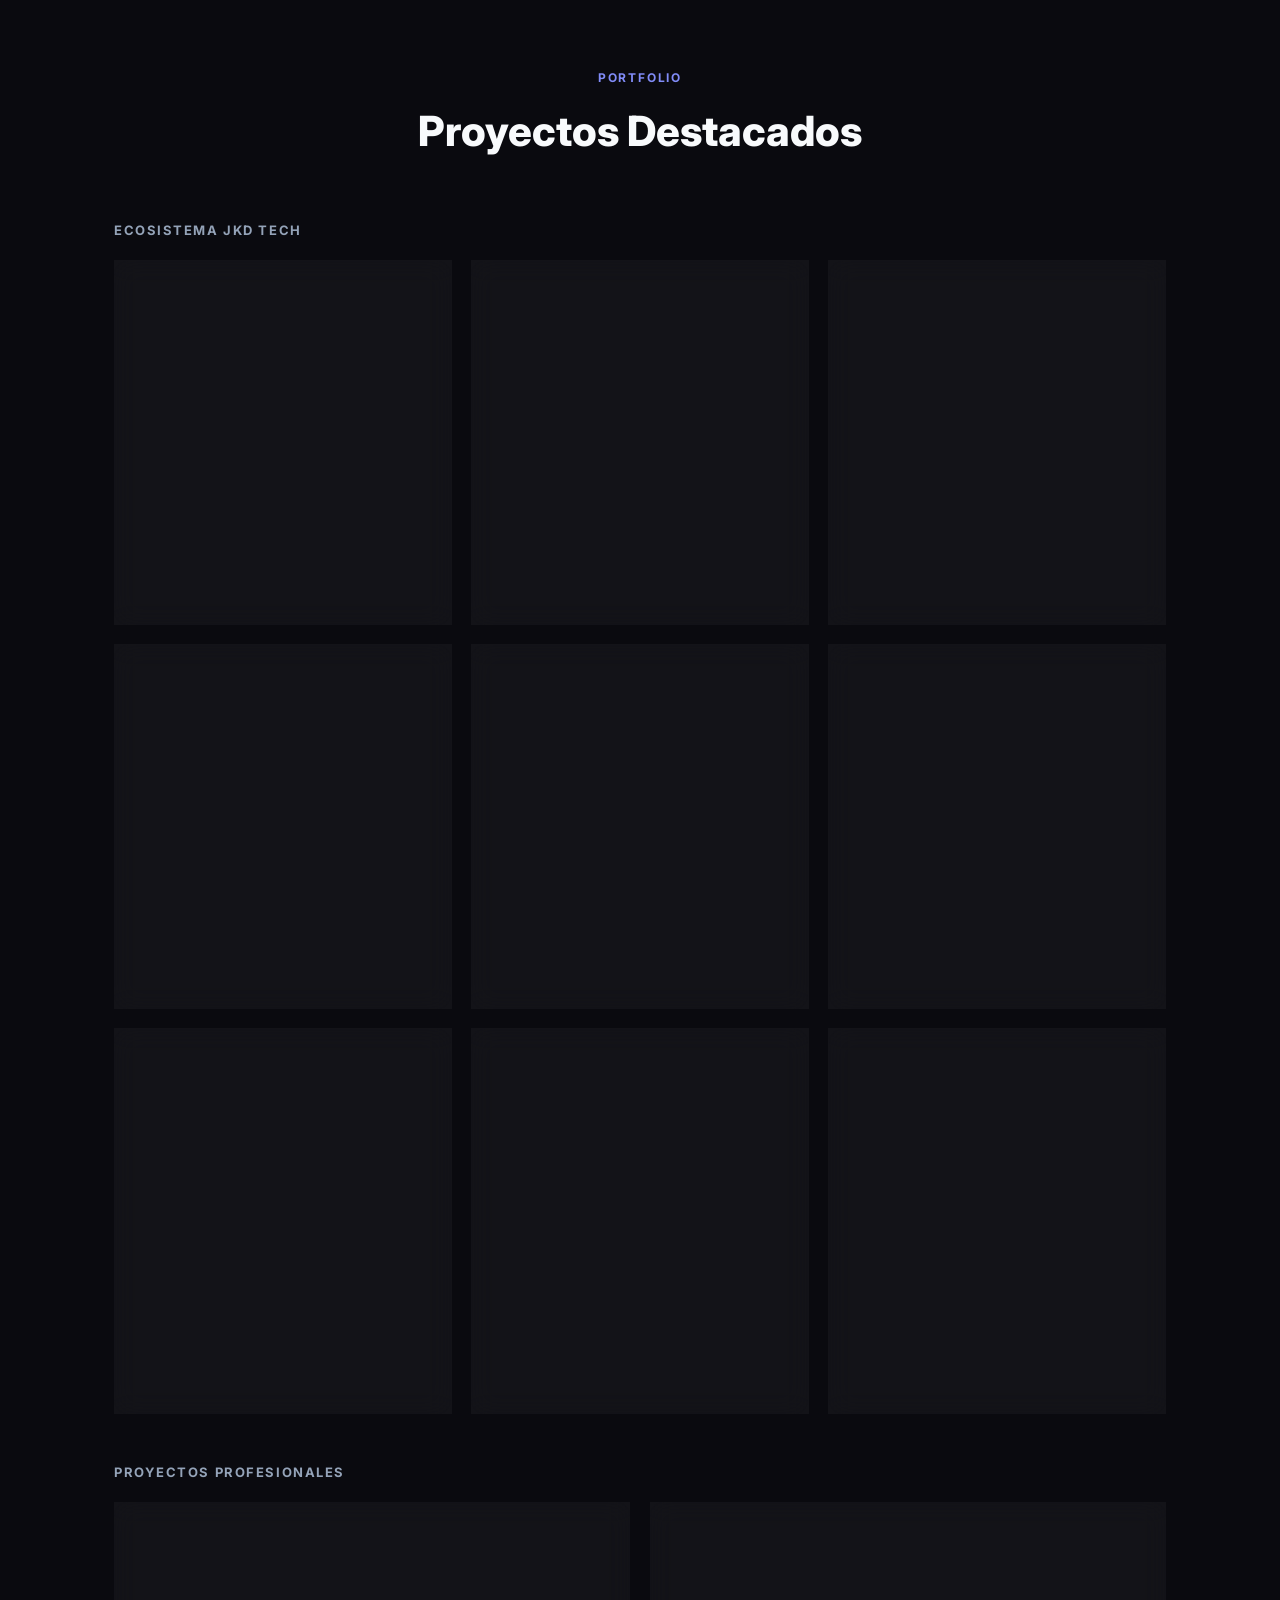
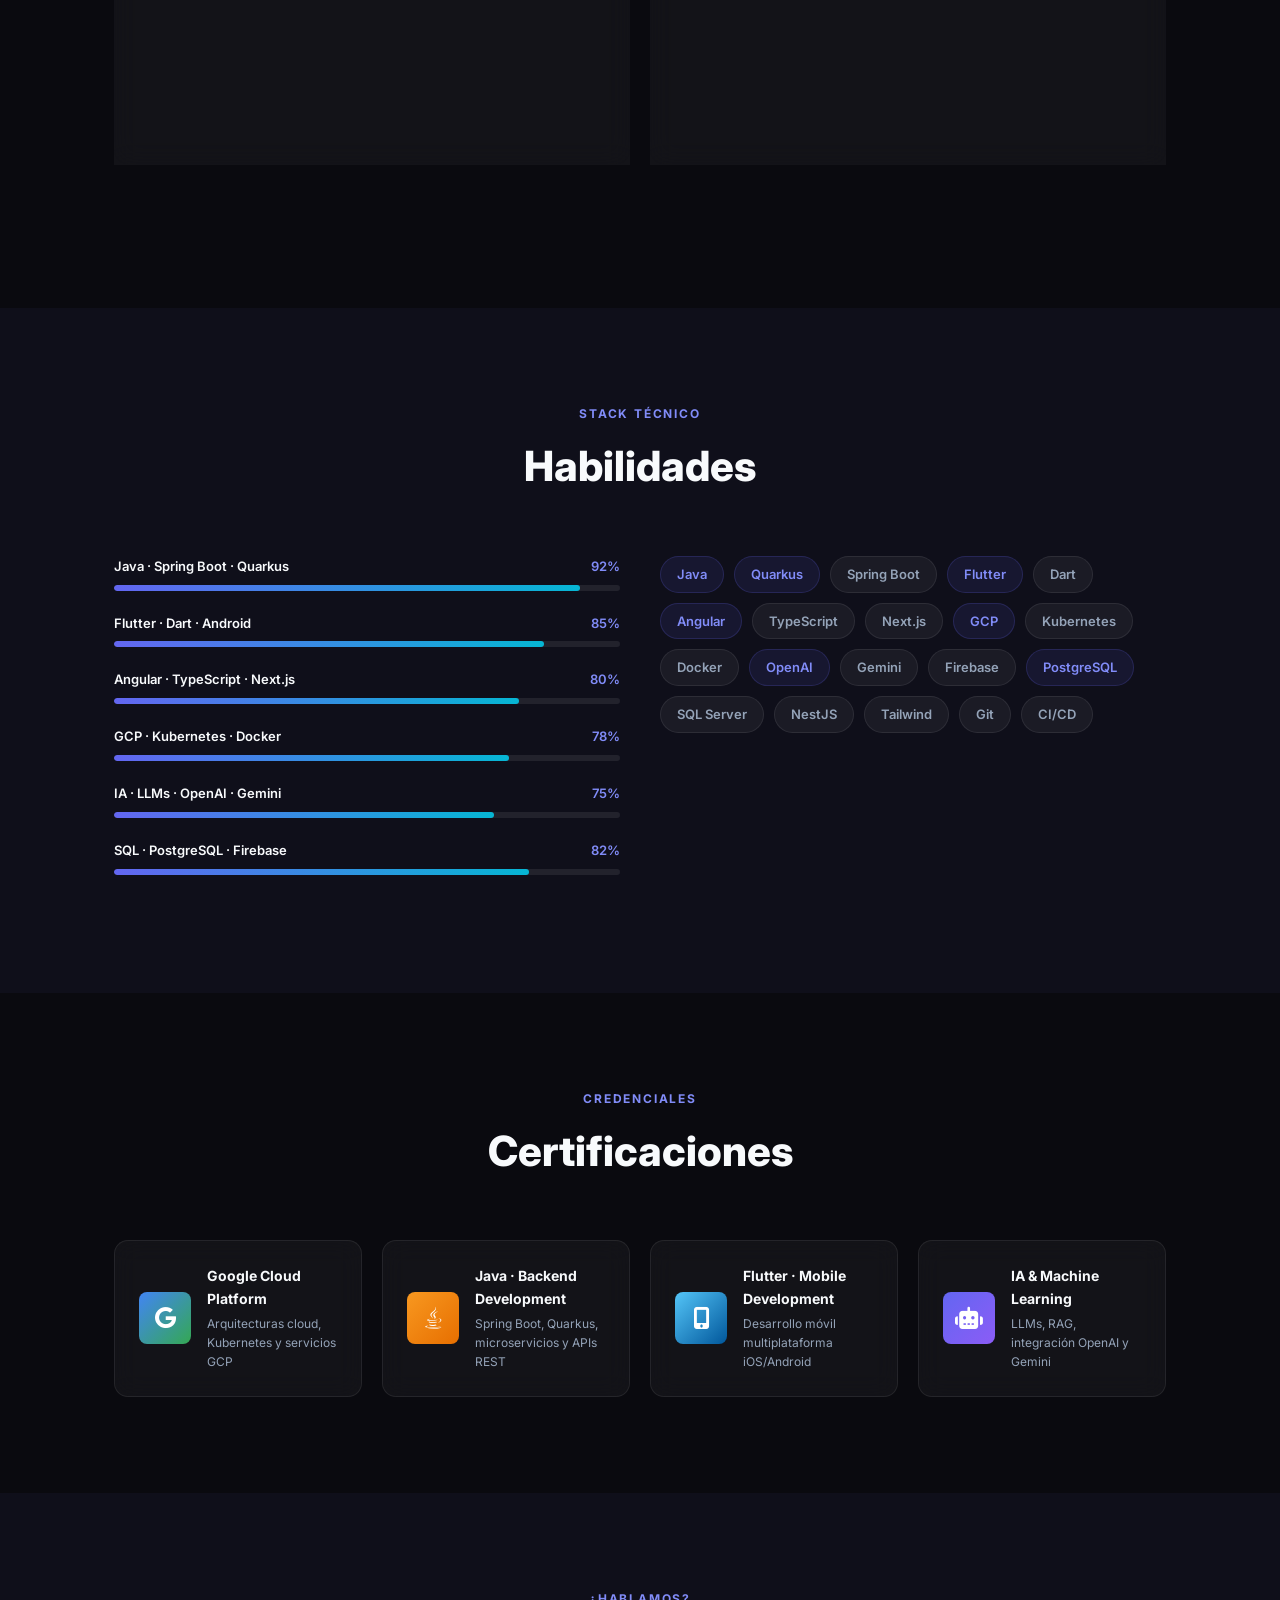
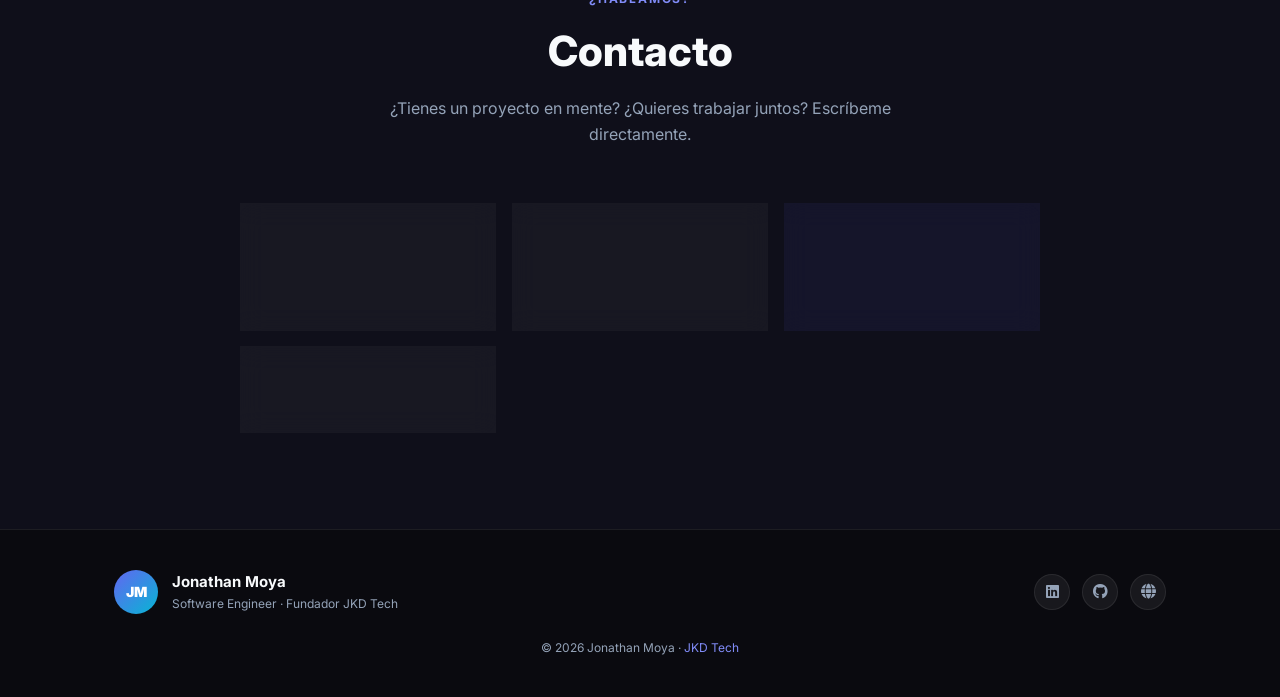
==== commit 1be9f1e9: "Se ajusta url de sitio web" ====
--- a/index.html
+++ b/index.html
@@ -109,7 +109,8 @@
         </div>
         <div class="hero-actions">
           <a href="#proyectos" class="btn btn-primary">Ver proyectos <i class="fas fa-arrow-right"></i></a>
-          <a href="https://jkdtech.cl" target="_blank" rel="noopener" class="btn btn-ghost">JKD Tech <i class="fas fa-external-link-alt"></i></a>
+          <!-- https://jkdtech.cl -->
+          <a href="https://site-jkdtech.vercel.app" target="_blank" rel="noopener" class="btn btn-ghost">JKD Tech <i class="fas fa-external-link-alt"></i></a>
         </div>
         <div class="hero-social">
           <a href="https://linkedin.com/in/jonathan-moya-y" target="_blank" rel="noopener" aria-label="LinkedIn"><i class="fab fa-linkedin"></i></a>
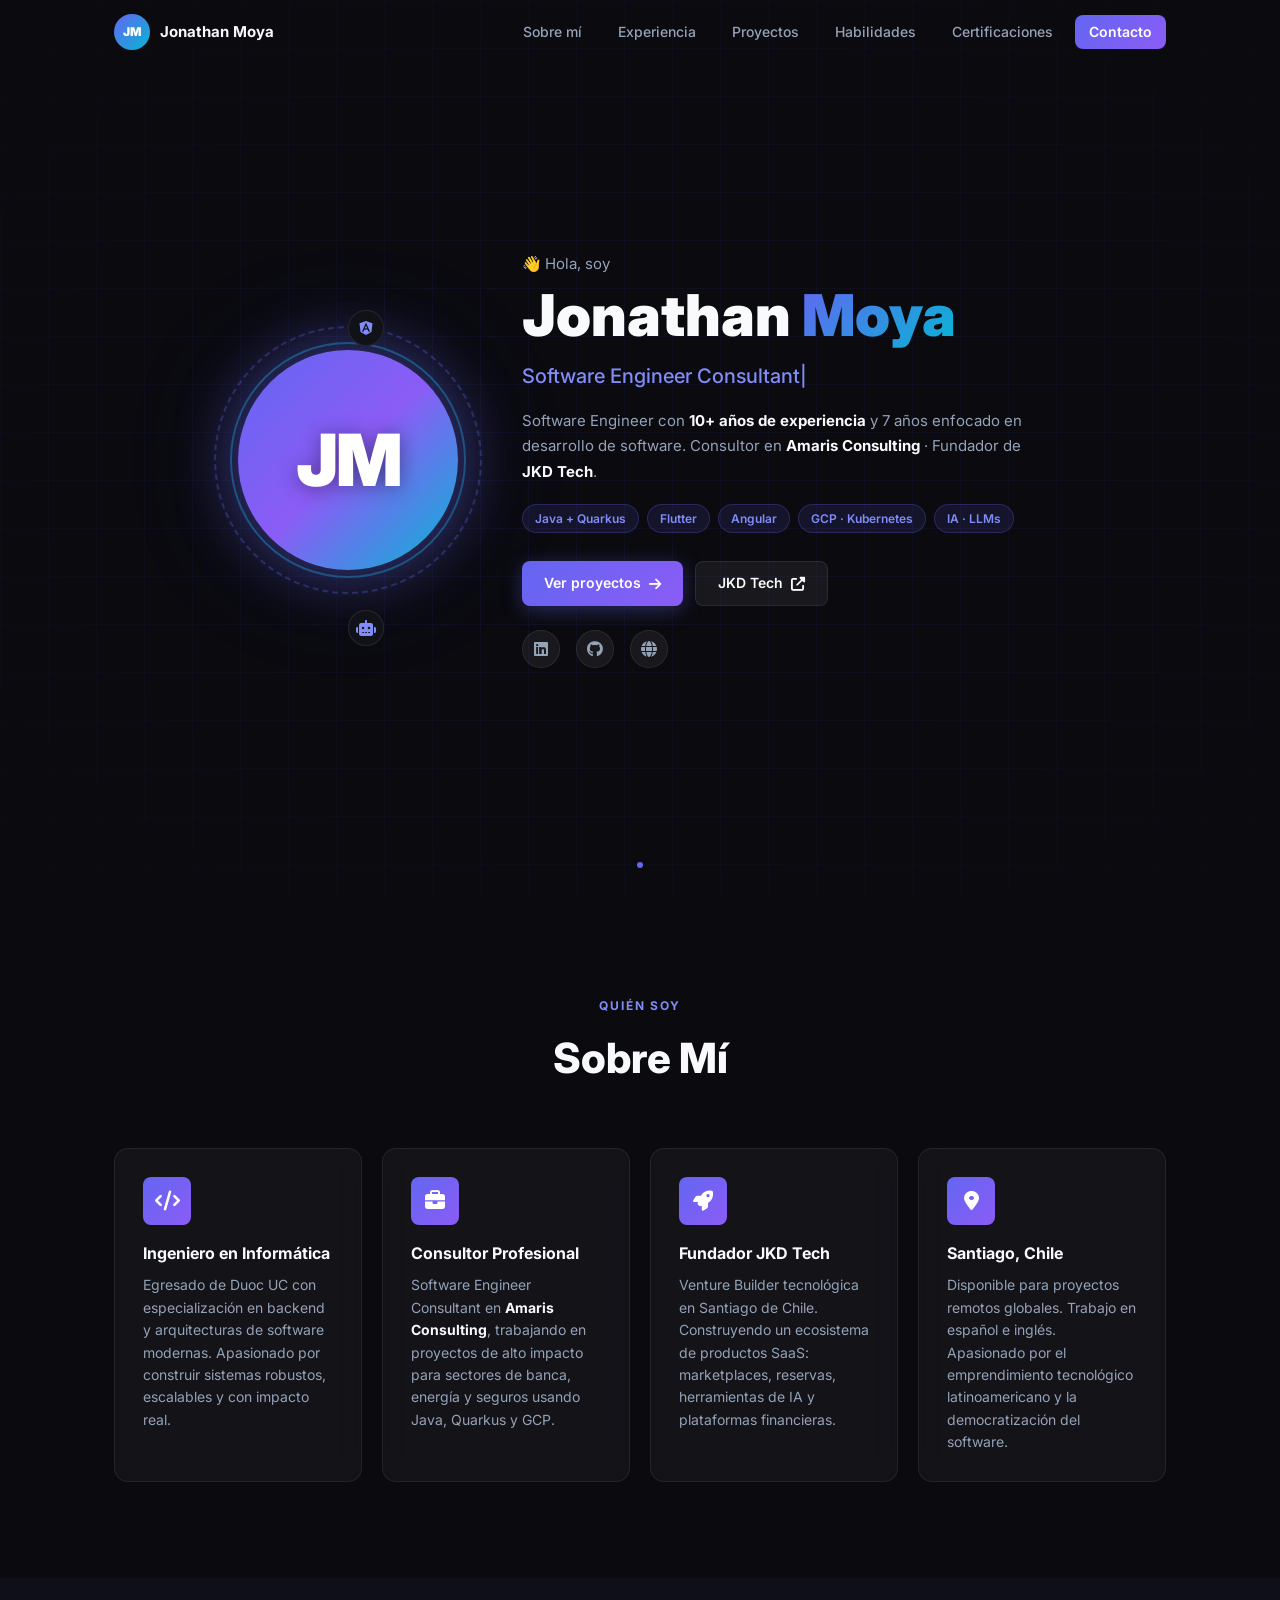
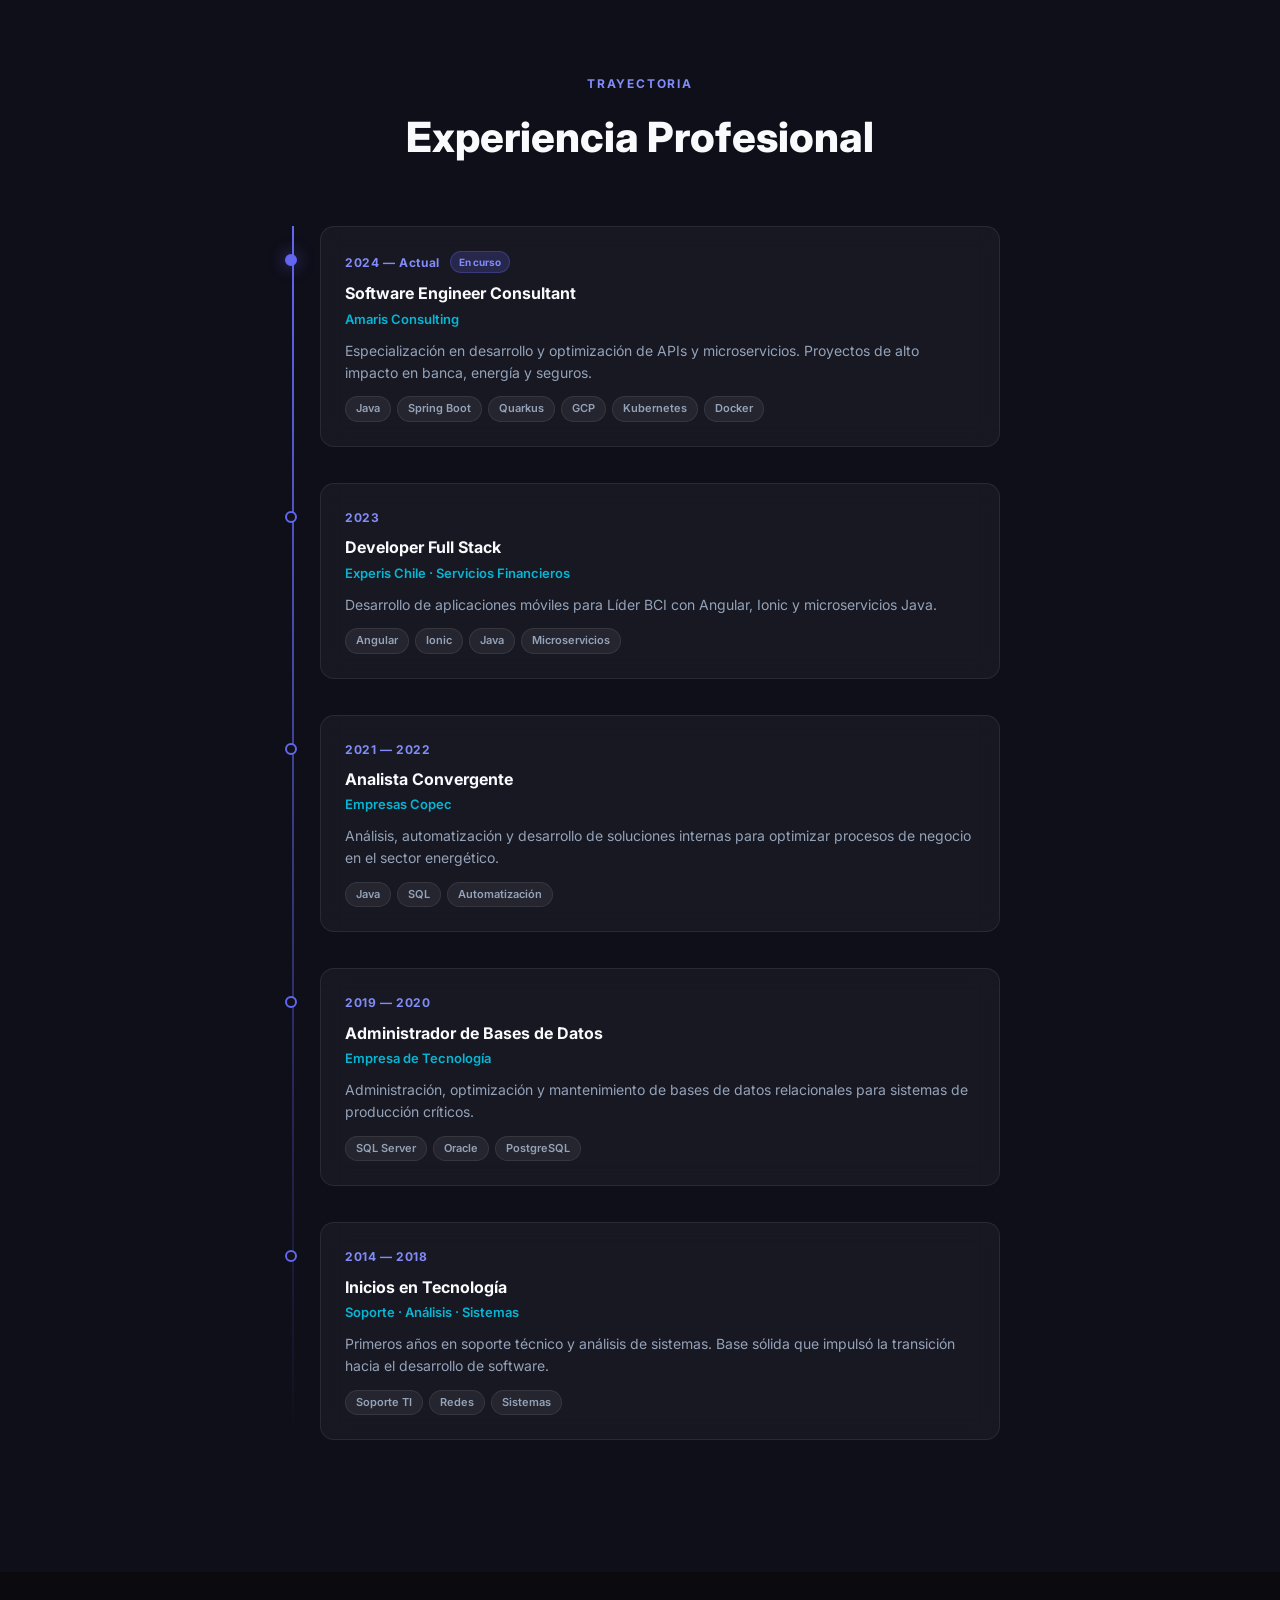
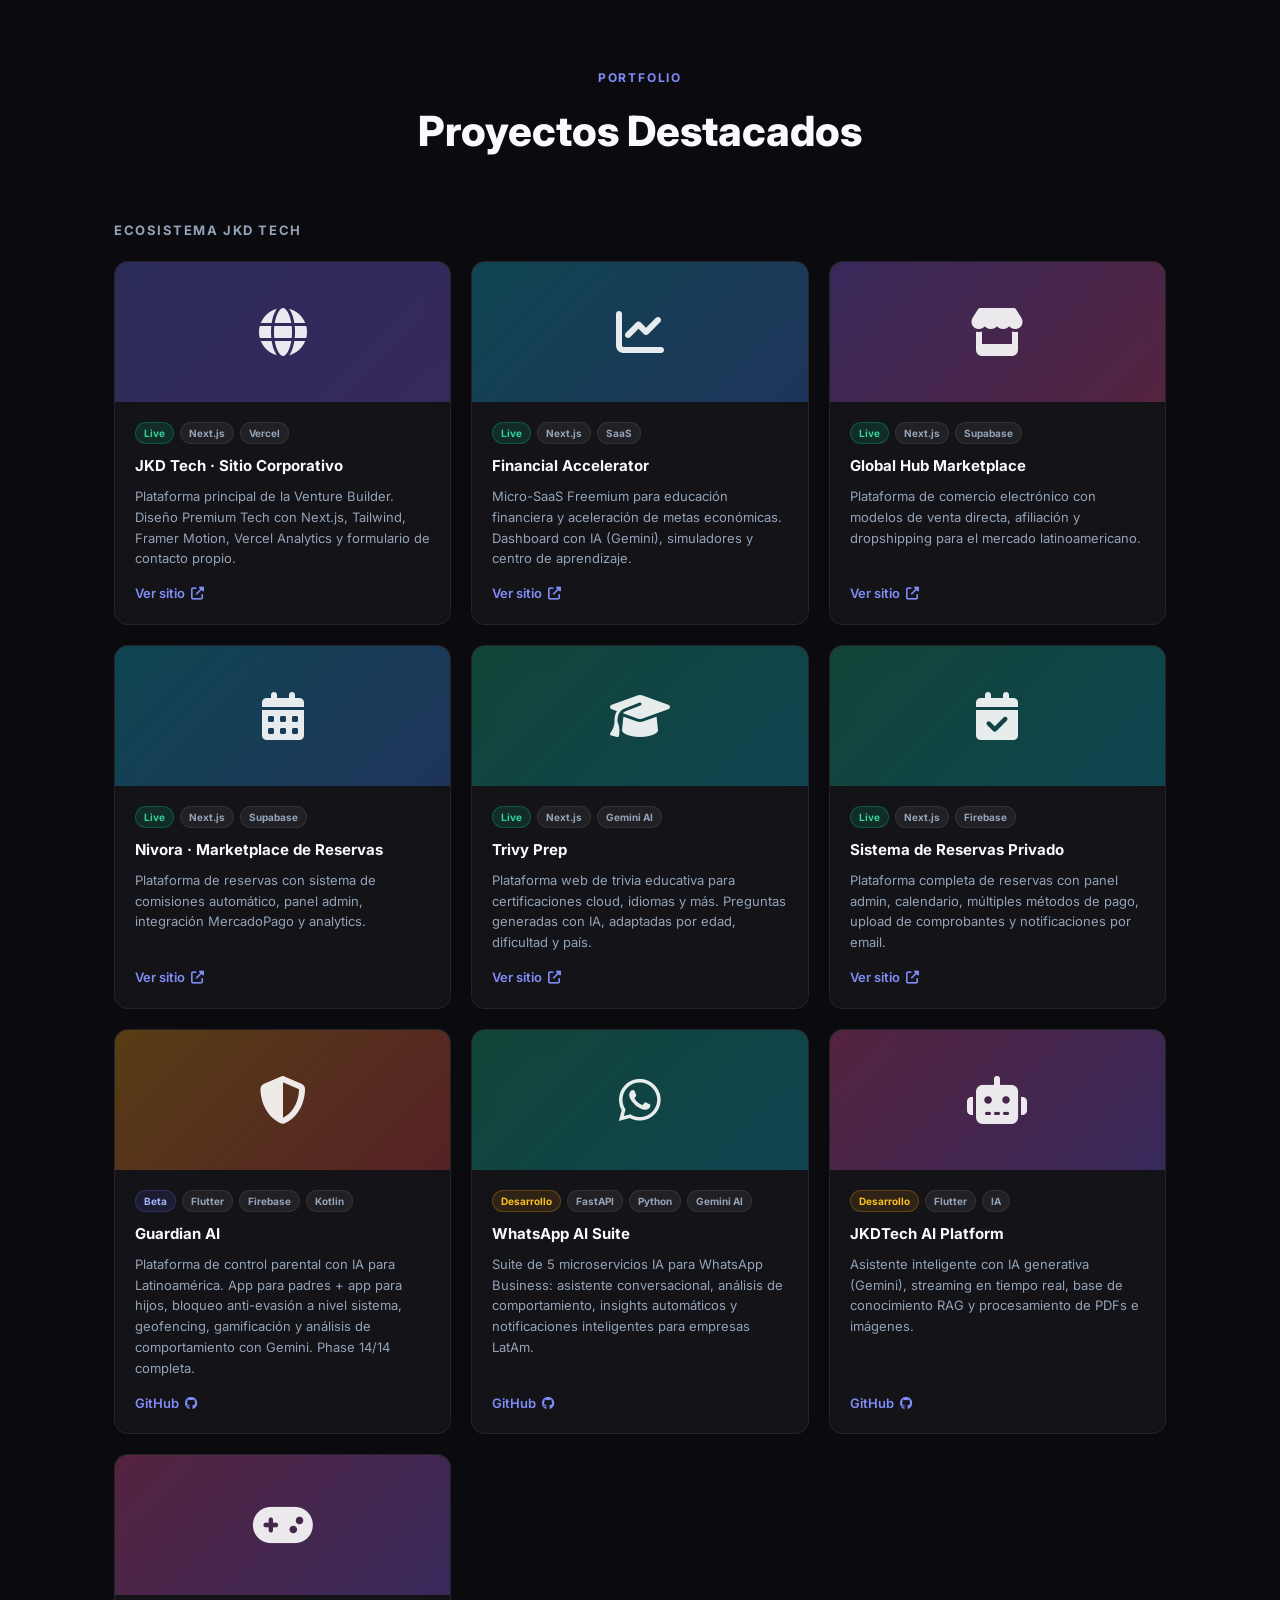
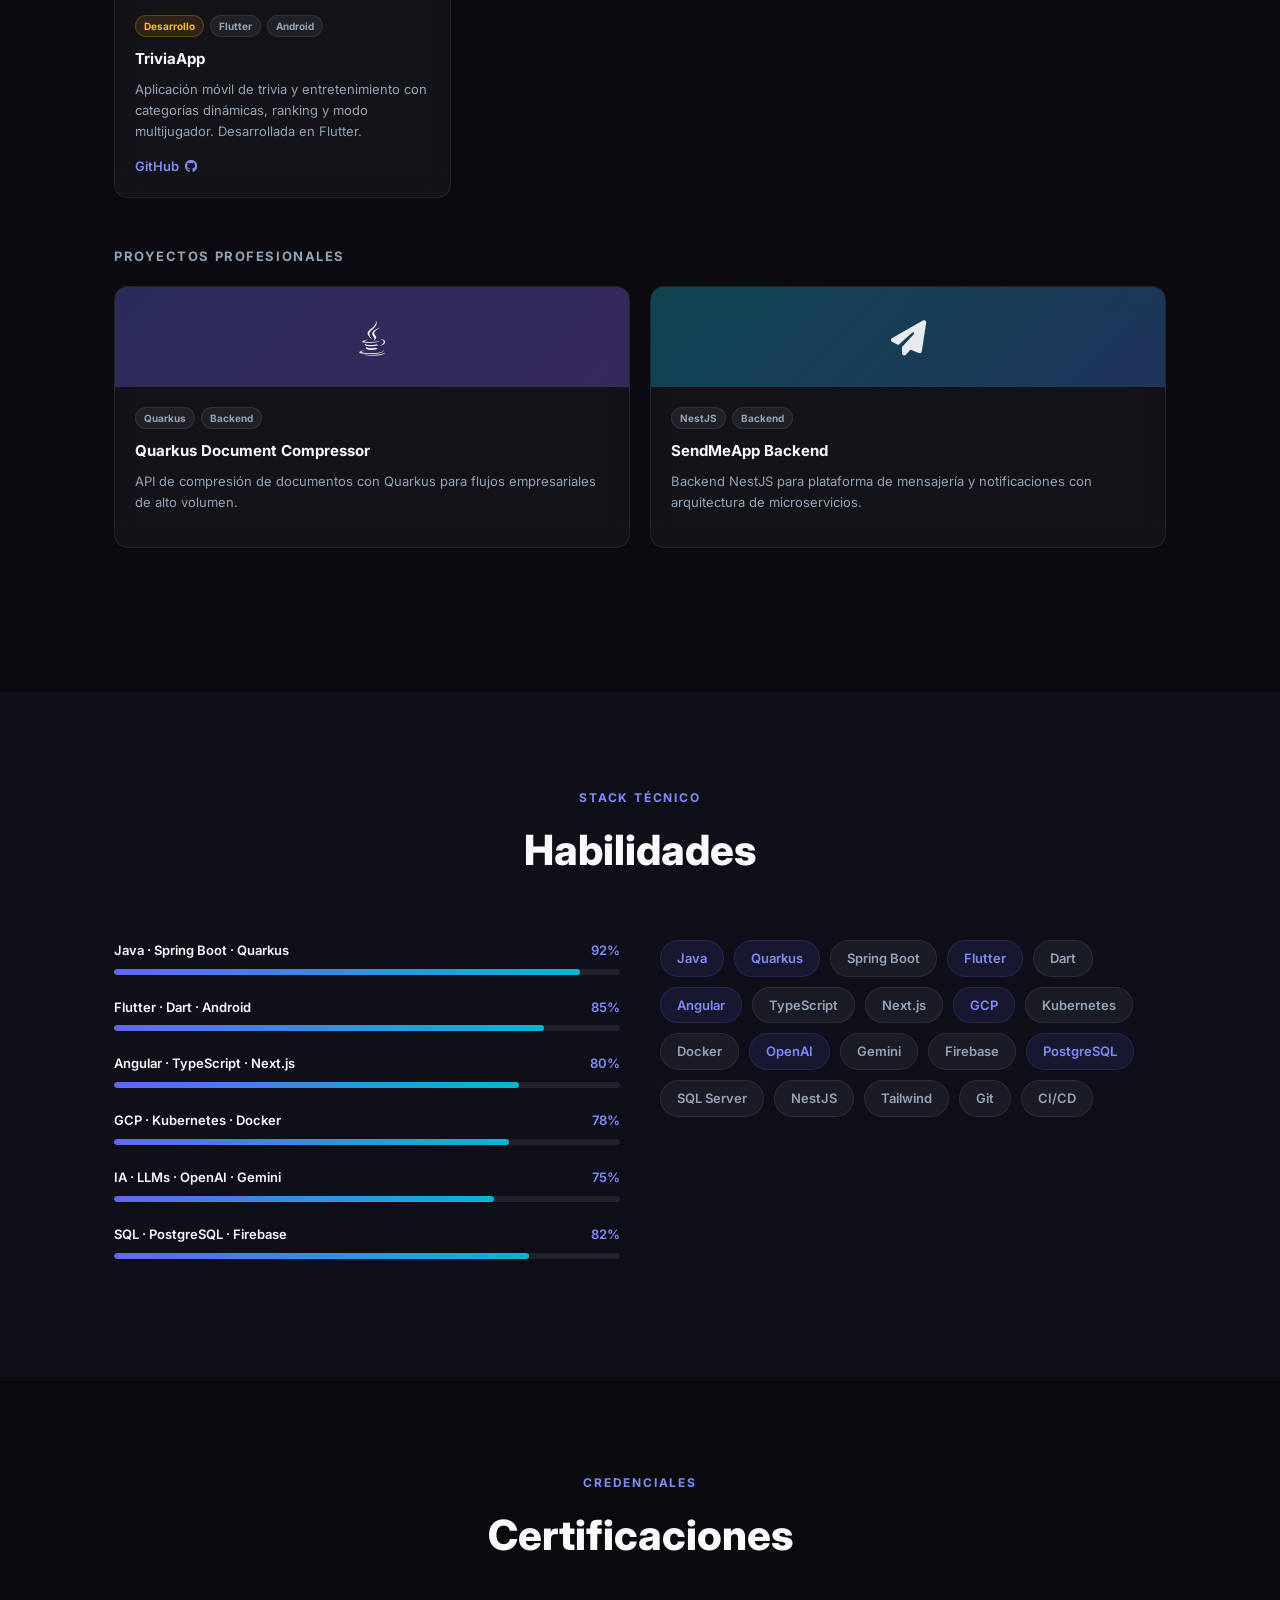
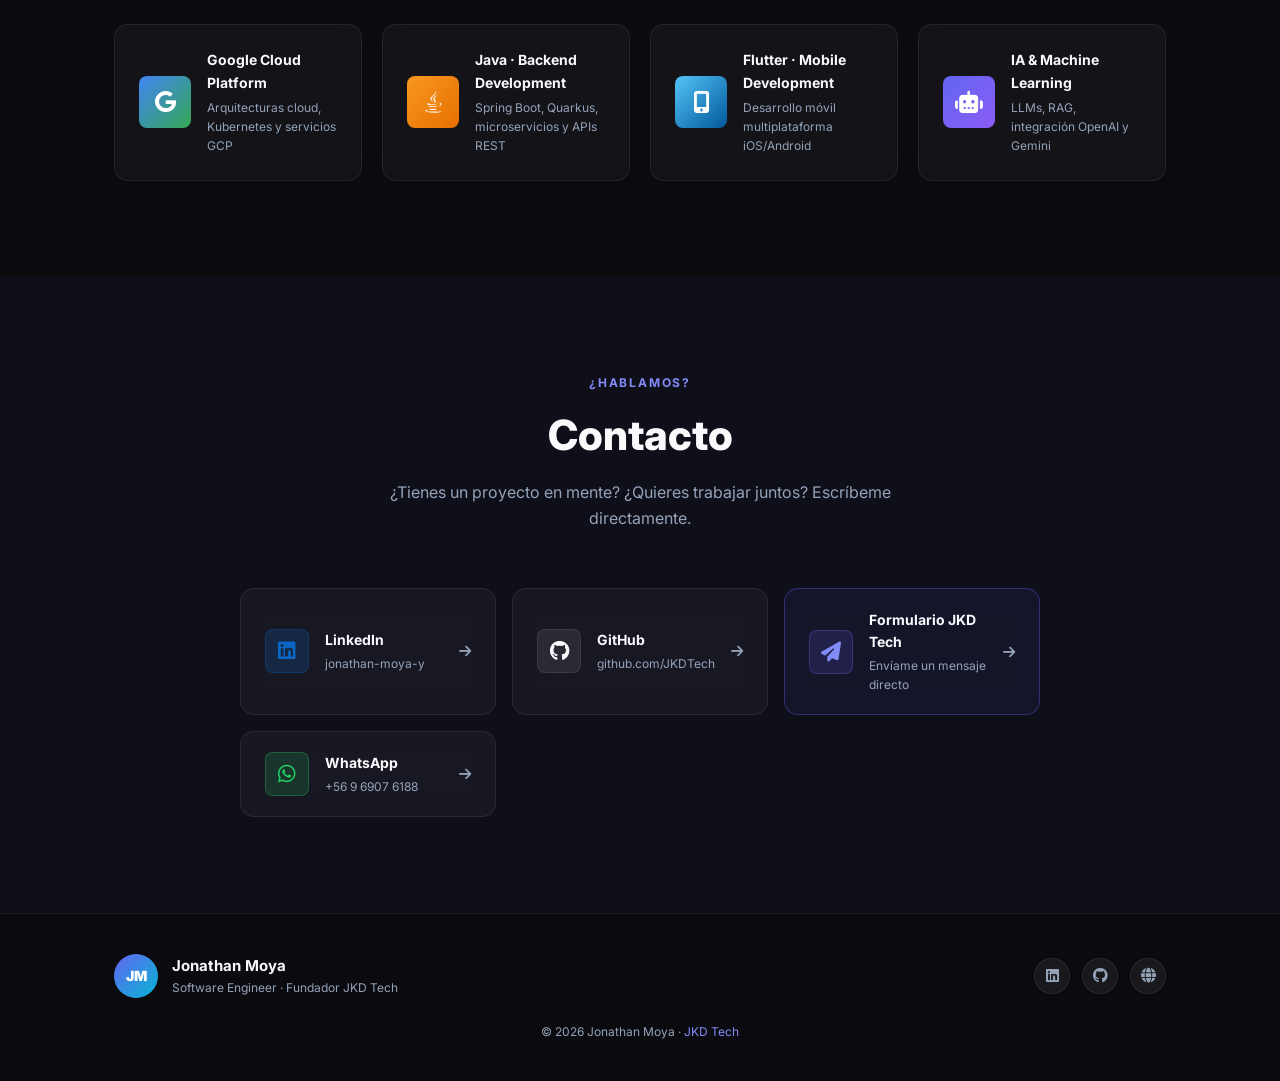
==== commit a2bdc6f7: "feat(portfolio): agregar WhatsApp AI Suite y actualizar Guardian AI a Beta - Nuevo proyecto: WhatsAp" ====
--- a/index.html
+++ b/index.html
@@ -267,7 +267,7 @@
           <div class="project-info">
             <div class="project-tags"><span class="tag tag--live">Live</span><span class="tag">Next.js</span><span class="tag">Vercel</span></div>
             <h3>JKD Tech · Sitio Corporativo</h3>
-            <p>Plataforma principal de la Venture Builder. Diseño Premium Tech con Next.js 14, Tailwind, Framer Motion y formulario de contacto propio.</p>
+            <p>Plataforma principal de la Venture Builder. Diseño Premium Tech con Next.js, Tailwind, Framer Motion, Vercel Analytics y formulario de contacto propio.</p>
             <a href="https://site-jkdtech.vercel.app" target="_blank" rel="noopener" class="project-link">Ver sitio <i class="fas fa-external-link-alt"></i></a>
           </div>
         </div>
@@ -337,9 +337,21 @@
             <i class="fas fa-shield-alt"></i>
           </div>
           <div class="project-info">
-            <div class="project-tags"><span class="tag tag--dev">Desarrollo</span><span class="tag">Flutter</span><span class="tag">IA</span><span class="tag">Android</span></div>
+            <div class="project-tags"><span class="tag tag--beta">Beta</span><span class="tag">Flutter</span><span class="tag">Firebase</span><span class="tag">Kotlin</span></div>
             <h3>Guardian AI</h3>
-            <p>Plataforma de control parental con IA para Latinoamérica. App para padres + app para hijos, bloqueo anti-evasión a nivel sistema, geofencing, gamificación y análisis de comportamiento con IA.</p>
+            <p>Plataforma de control parental con IA para Latinoamérica. App para padres + app para hijos, bloqueo anti-evasión a nivel sistema, geofencing, gamificación y análisis de comportamiento con Gemini. Phase 14/14 completa.</p>
+            <a href="https://github.com/JKDTech" target="_blank" rel="noopener" class="project-link">GitHub <i class="fab fa-github"></i></a>
+          </div>
+        </div>
+
+        <div class="project-card glass">
+          <div class="project-visual project-visual--green">
+            <i class="fab fa-whatsapp"></i>
+          </div>
+          <div class="project-info">
+            <div class="project-tags"><span class="tag tag--dev">Desarrollo</span><span class="tag">FastAPI</span><span class="tag">Python</span><span class="tag">Gemini AI</span></div>
+            <h3>WhatsApp AI Suite</h3>
+            <p>Suite de 5 microservicios IA para WhatsApp Business: asistente conversacional, análisis de comportamiento, insights automáticos y notificaciones inteligentes para empresas LatAm.</p>
             <a href="https://github.com/JKDTech" target="_blank" rel="noopener" class="project-link">GitHub <i class="fab fa-github"></i></a>
           </div>
         </div>
--- a/assets/css/portfolio.css
+++ b/assets/css/portfolio.css
@@ -459,6 +459,11 @@
   border-color: rgba(245,158,11,0.25);
   color: #fbbf24;
 }
+.tag--beta {
+  background: rgba(99,102,241,0.12);
+  border-color: rgba(99,102,241,0.25);
+  color: #a5b4fc;
+}
 .project-info h3 { font-size: 15px; font-weight: 700; margin-bottom: 8px; }
 .project-info p { font-size: 13px; color: var(--text-muted); line-height: 1.6; flex: 1; margin-bottom: 14px; }
 .project-link {
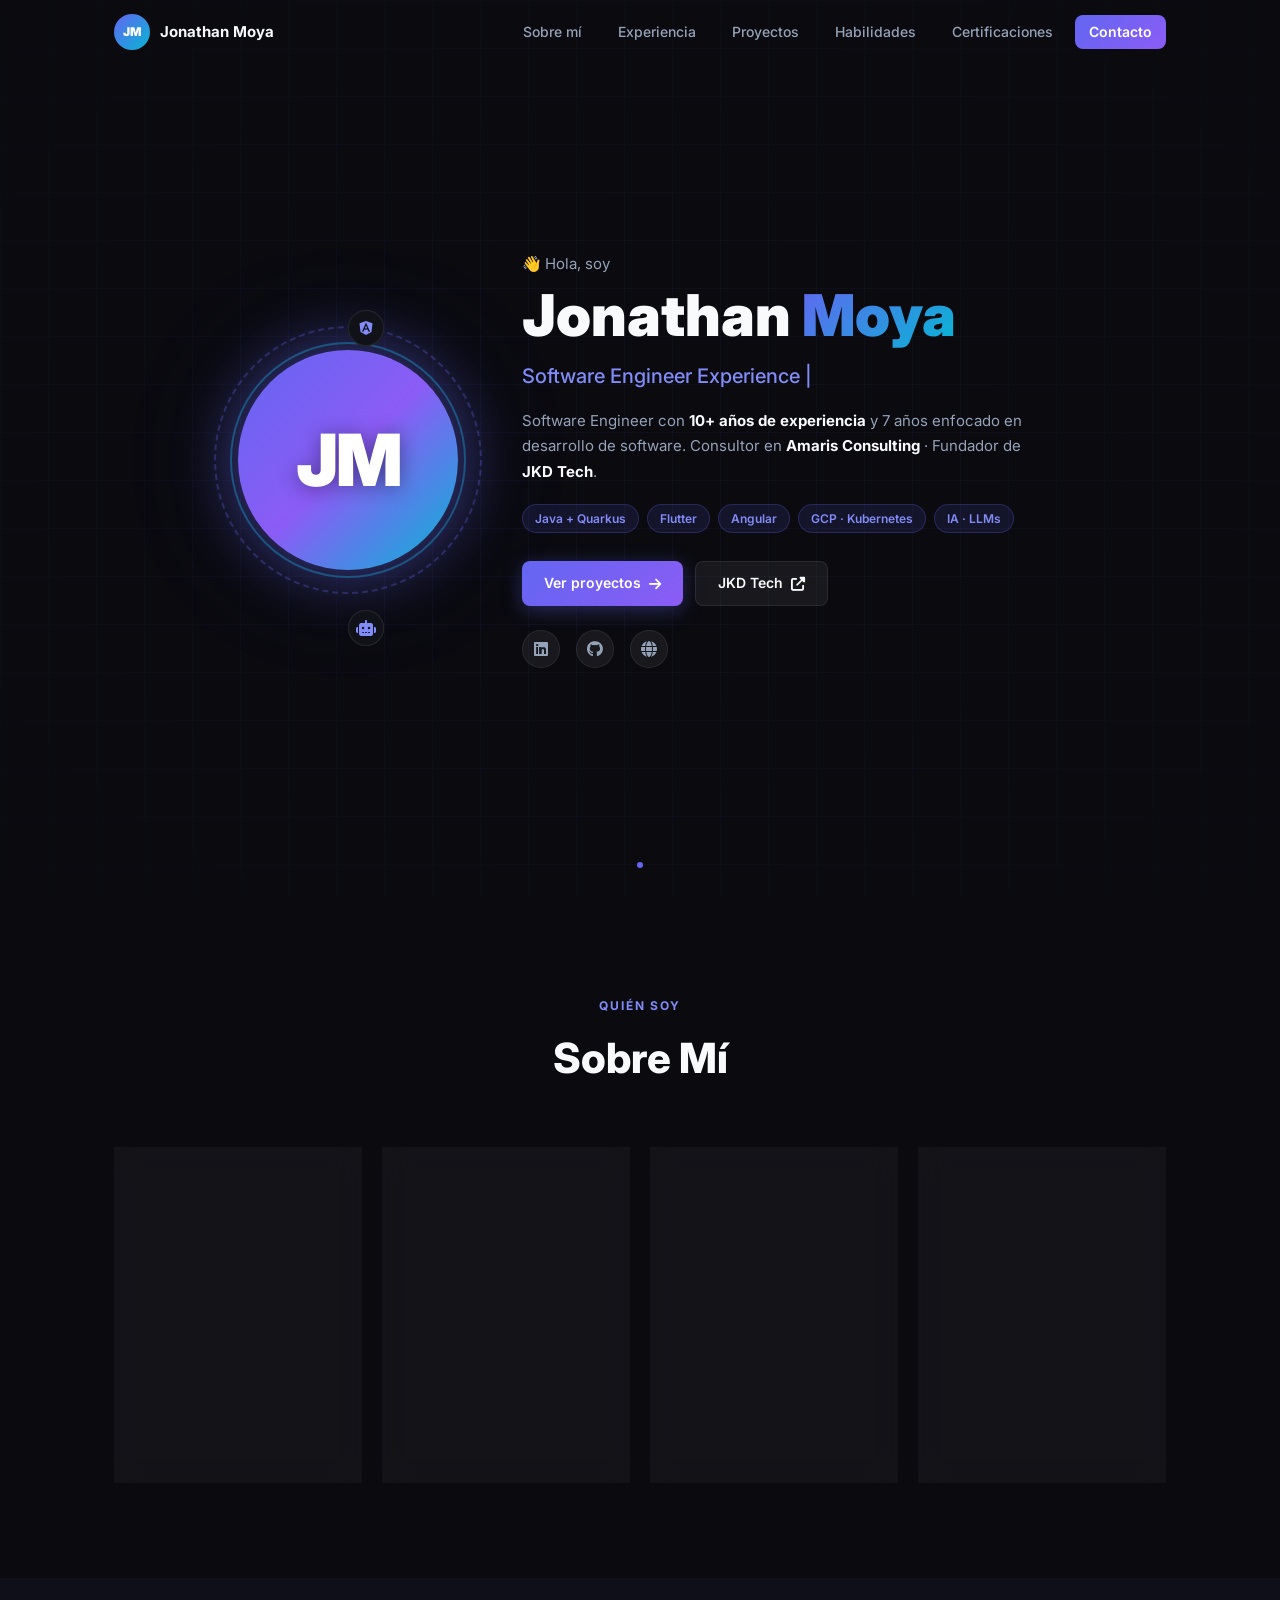
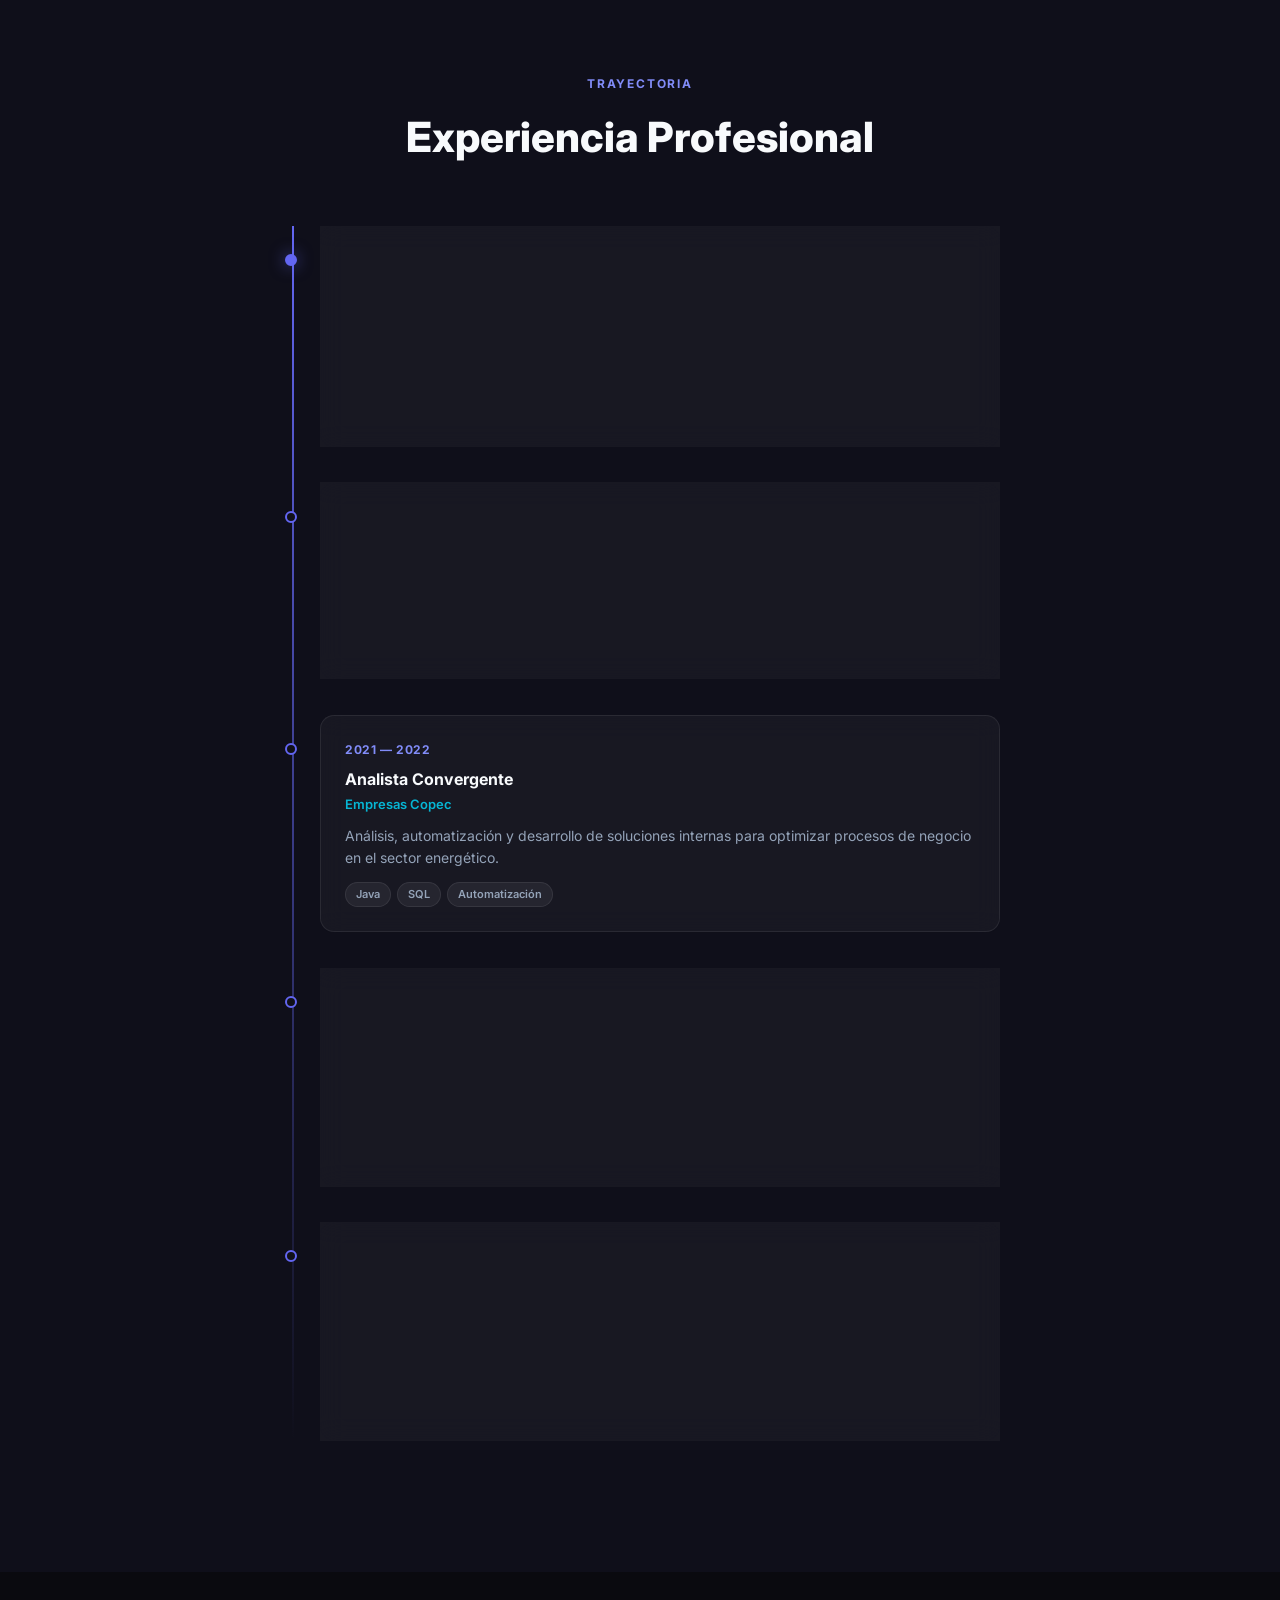
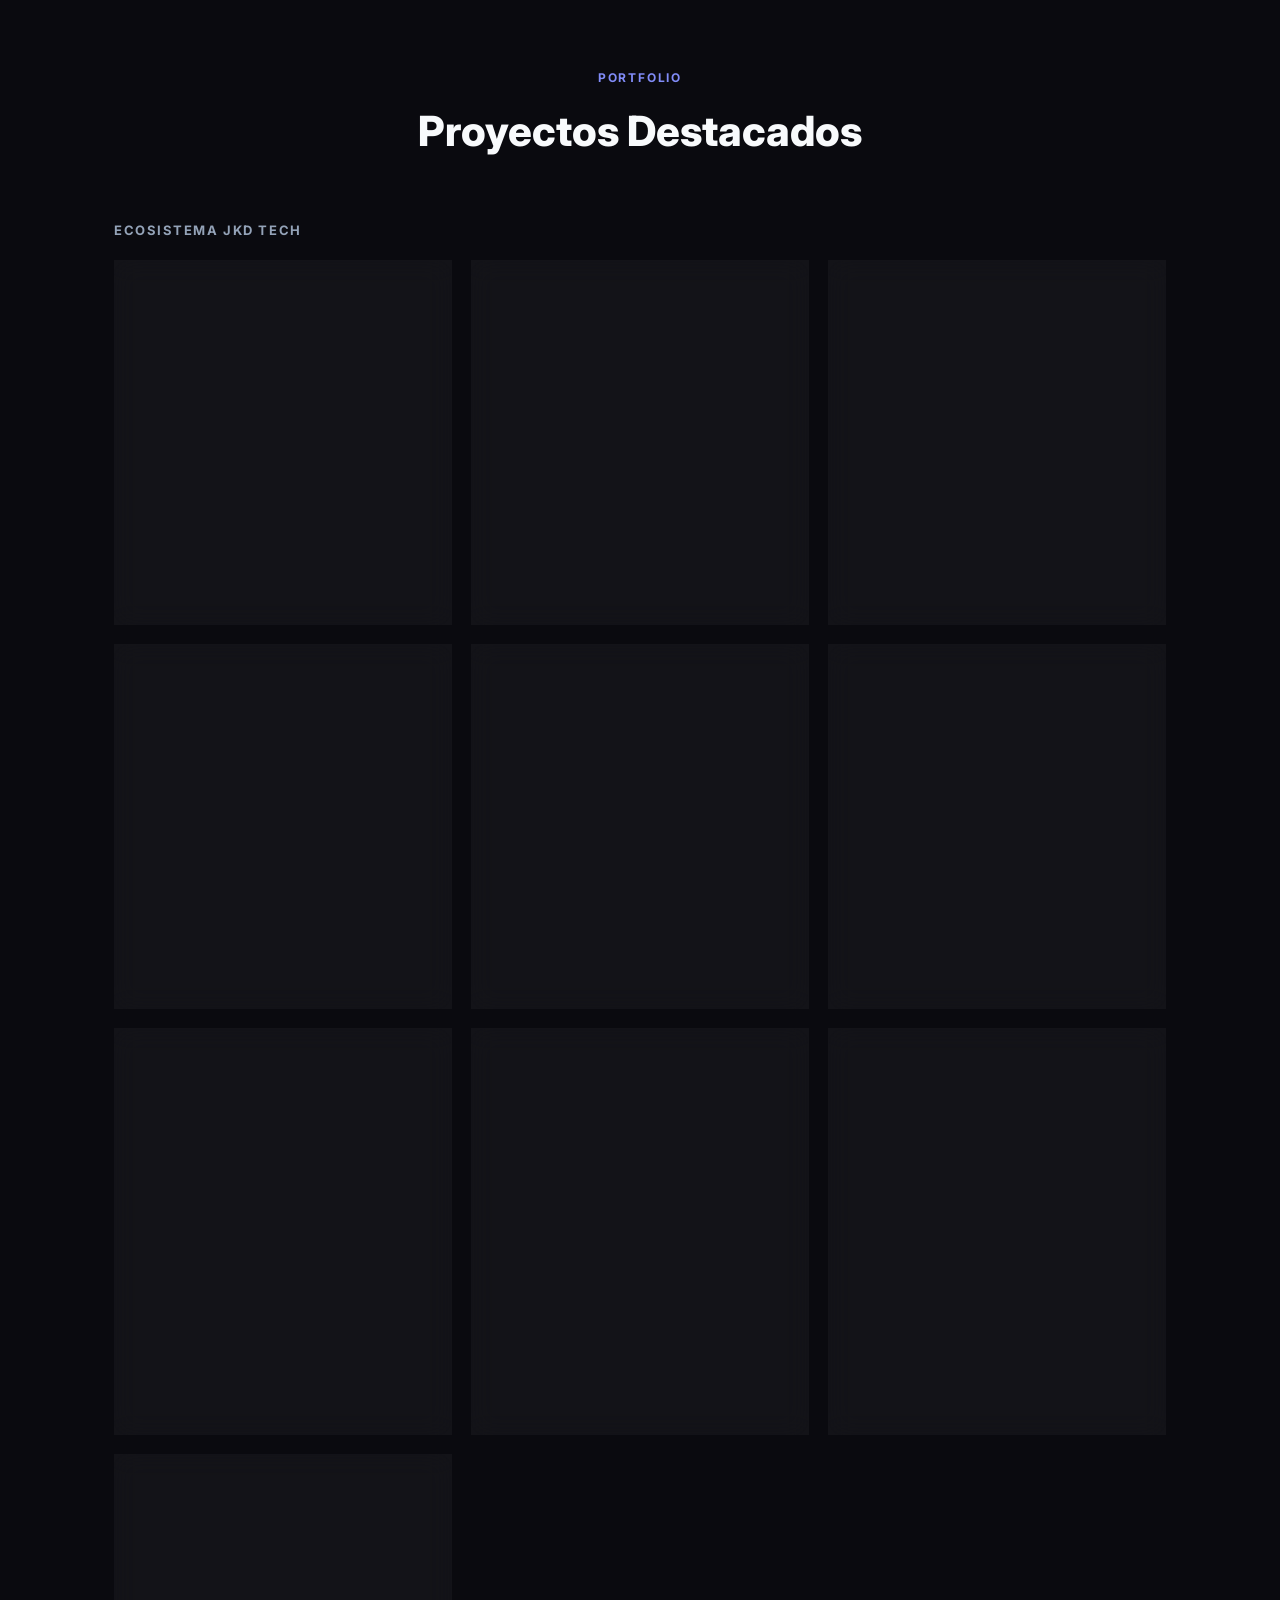
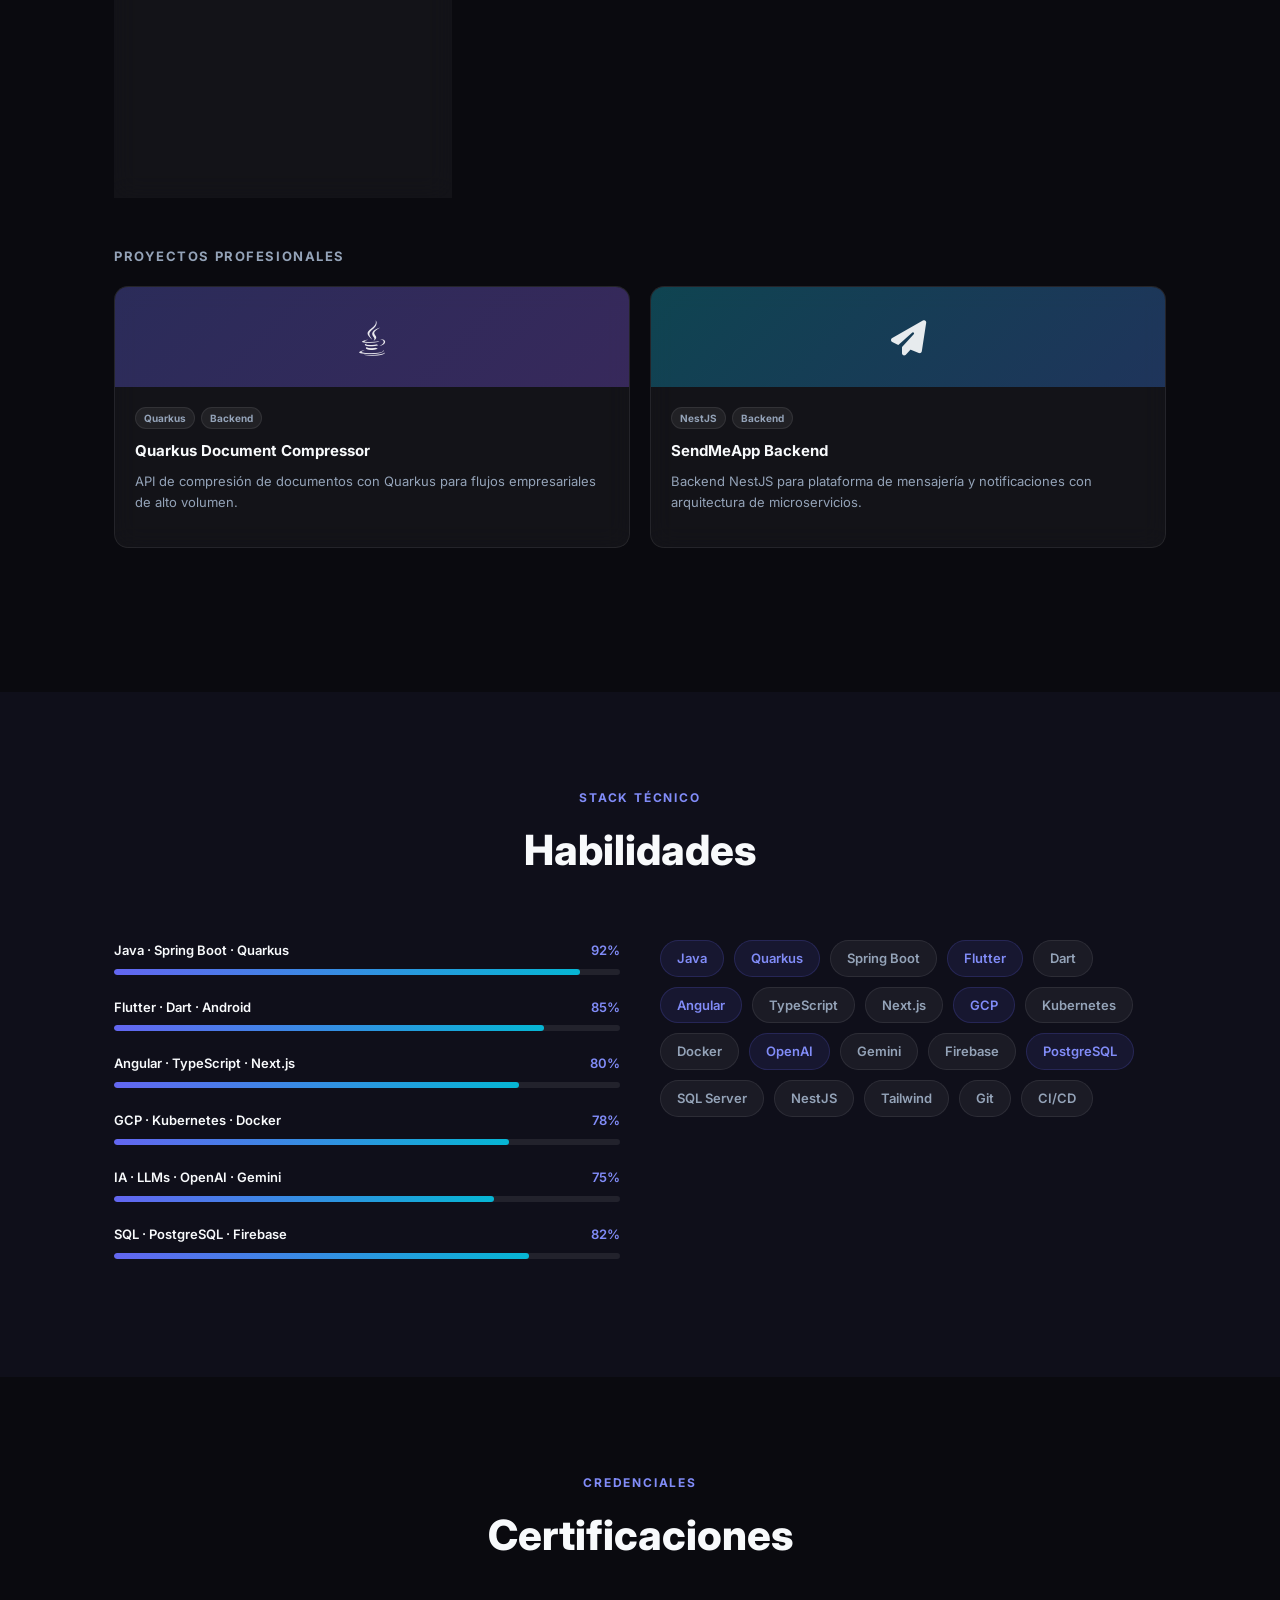
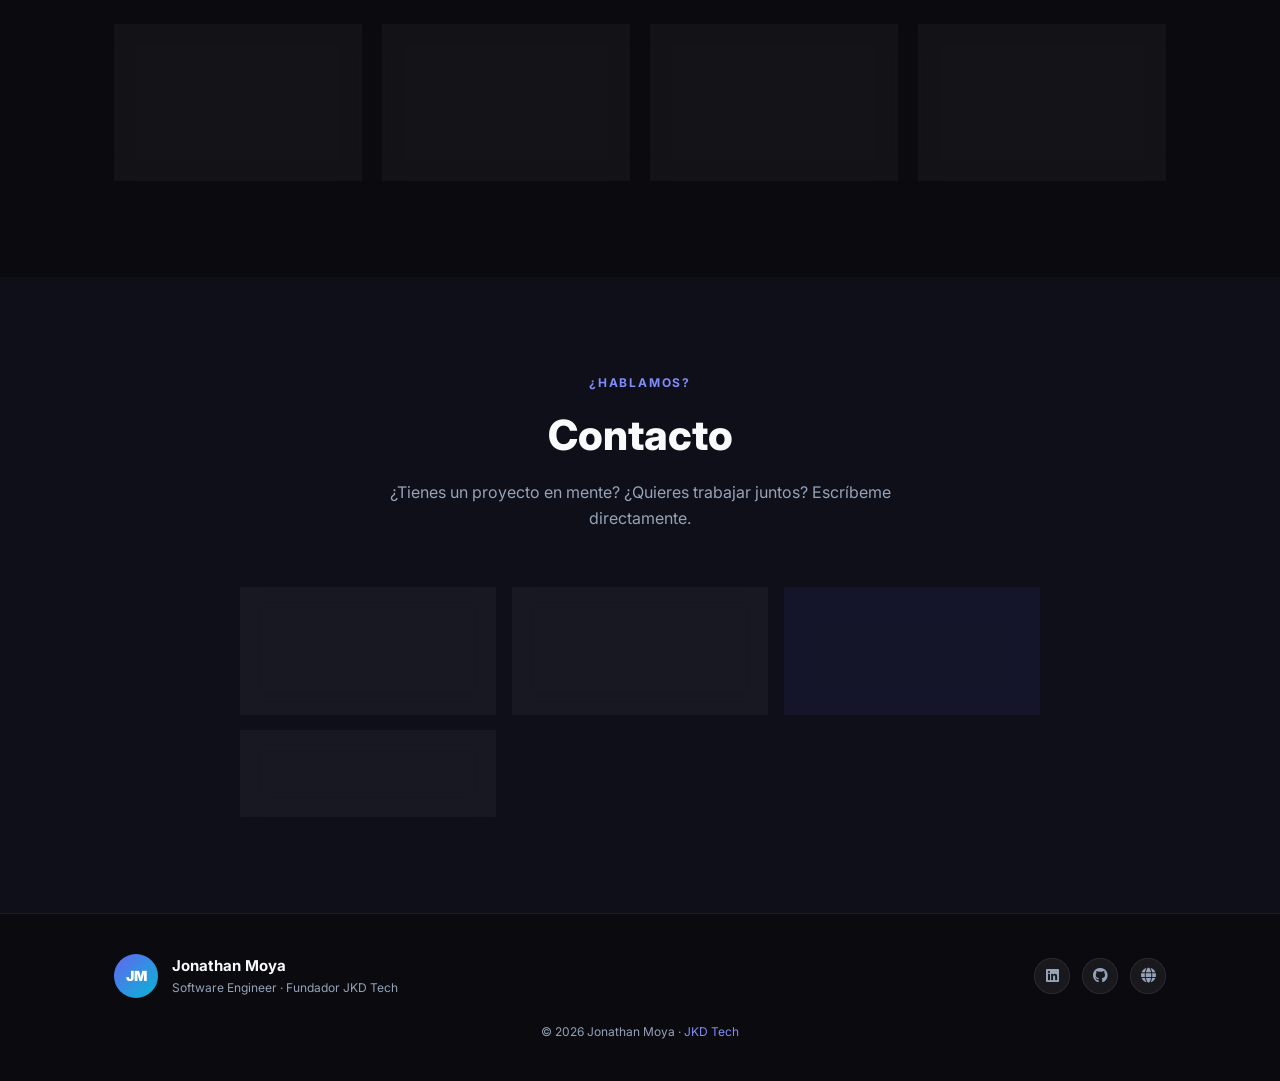
==== commit 2b90971e: "Se actualiza cargo de Experiencia" ====
--- a/index.html
+++ b/index.html
@@ -143,7 +143,7 @@
         <div class="about-card glass">
           <div class="about-icon"><i class="fas fa-briefcase"></i></div>
           <h3>Consultor Profesional</h3>
-          <p>Software Engineer Consultant en <strong>Amaris Consulting</strong>, trabajando en proyectos de alto impacto para sectores de banca, energía y seguros usando Java, Quarkus y GCP.</p>
+          <p>Software Engineer Experience Consultant en <strong>Amaris Consulting</strong>, trabajando en proyectos de alto impacto para sectores de banca, energía y seguros usando Java, Quarkus y GCP.</p>
         </div>
         <div class="about-card glass">
           <div class="about-icon"><i class="fas fa-rocket"></i></div>
@@ -175,7 +175,7 @@
               <span class="timeline-year">2024 — Actual</span>
               <span class="timeline-badge">En curso</span>
             </div>
-            <h3>Software Engineer Consultant</h3>
+            <h3>Software Engineer Experience Consultant</h3>
             <h4>Amaris Consulting</h4>
             <p>Especialización en desarrollo y optimización de APIs y microservicios. Proyectos de alto impacto en banca, energía y seguros.</p>
             <div class="tech-pills">
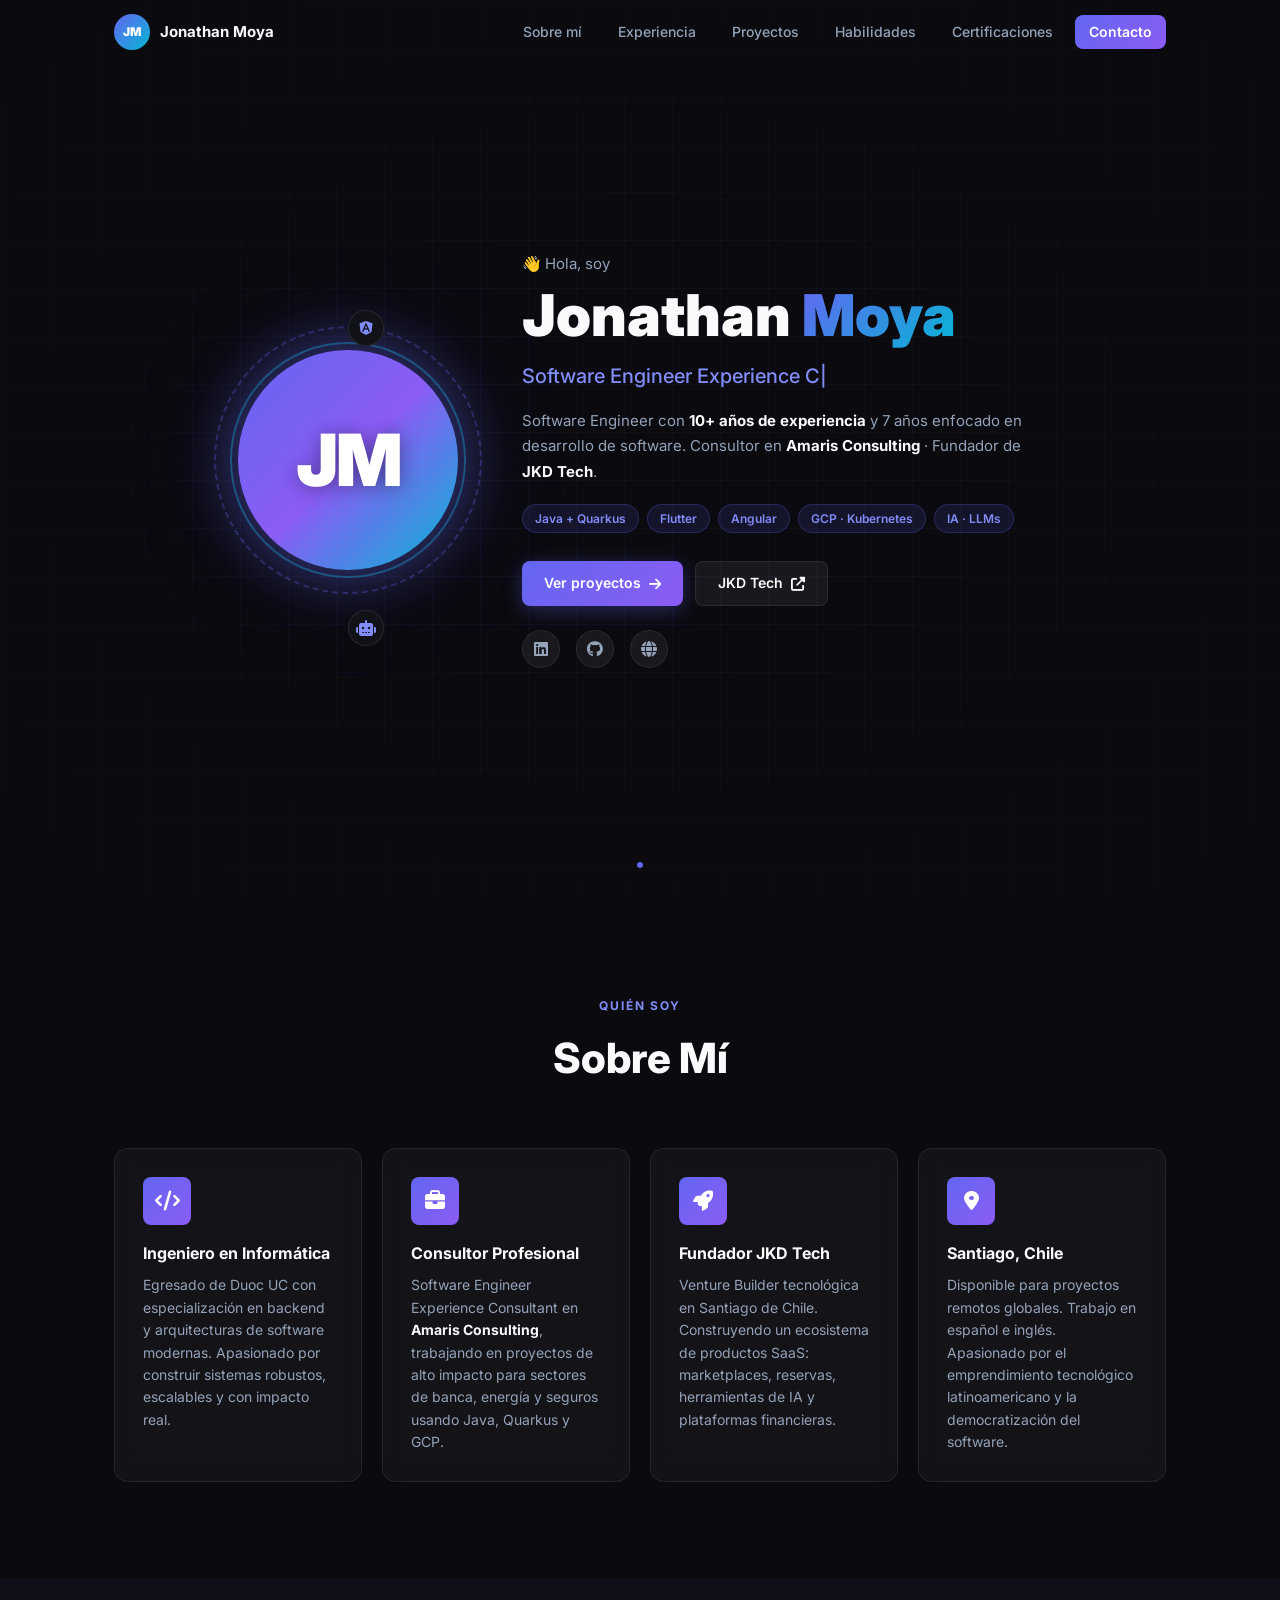
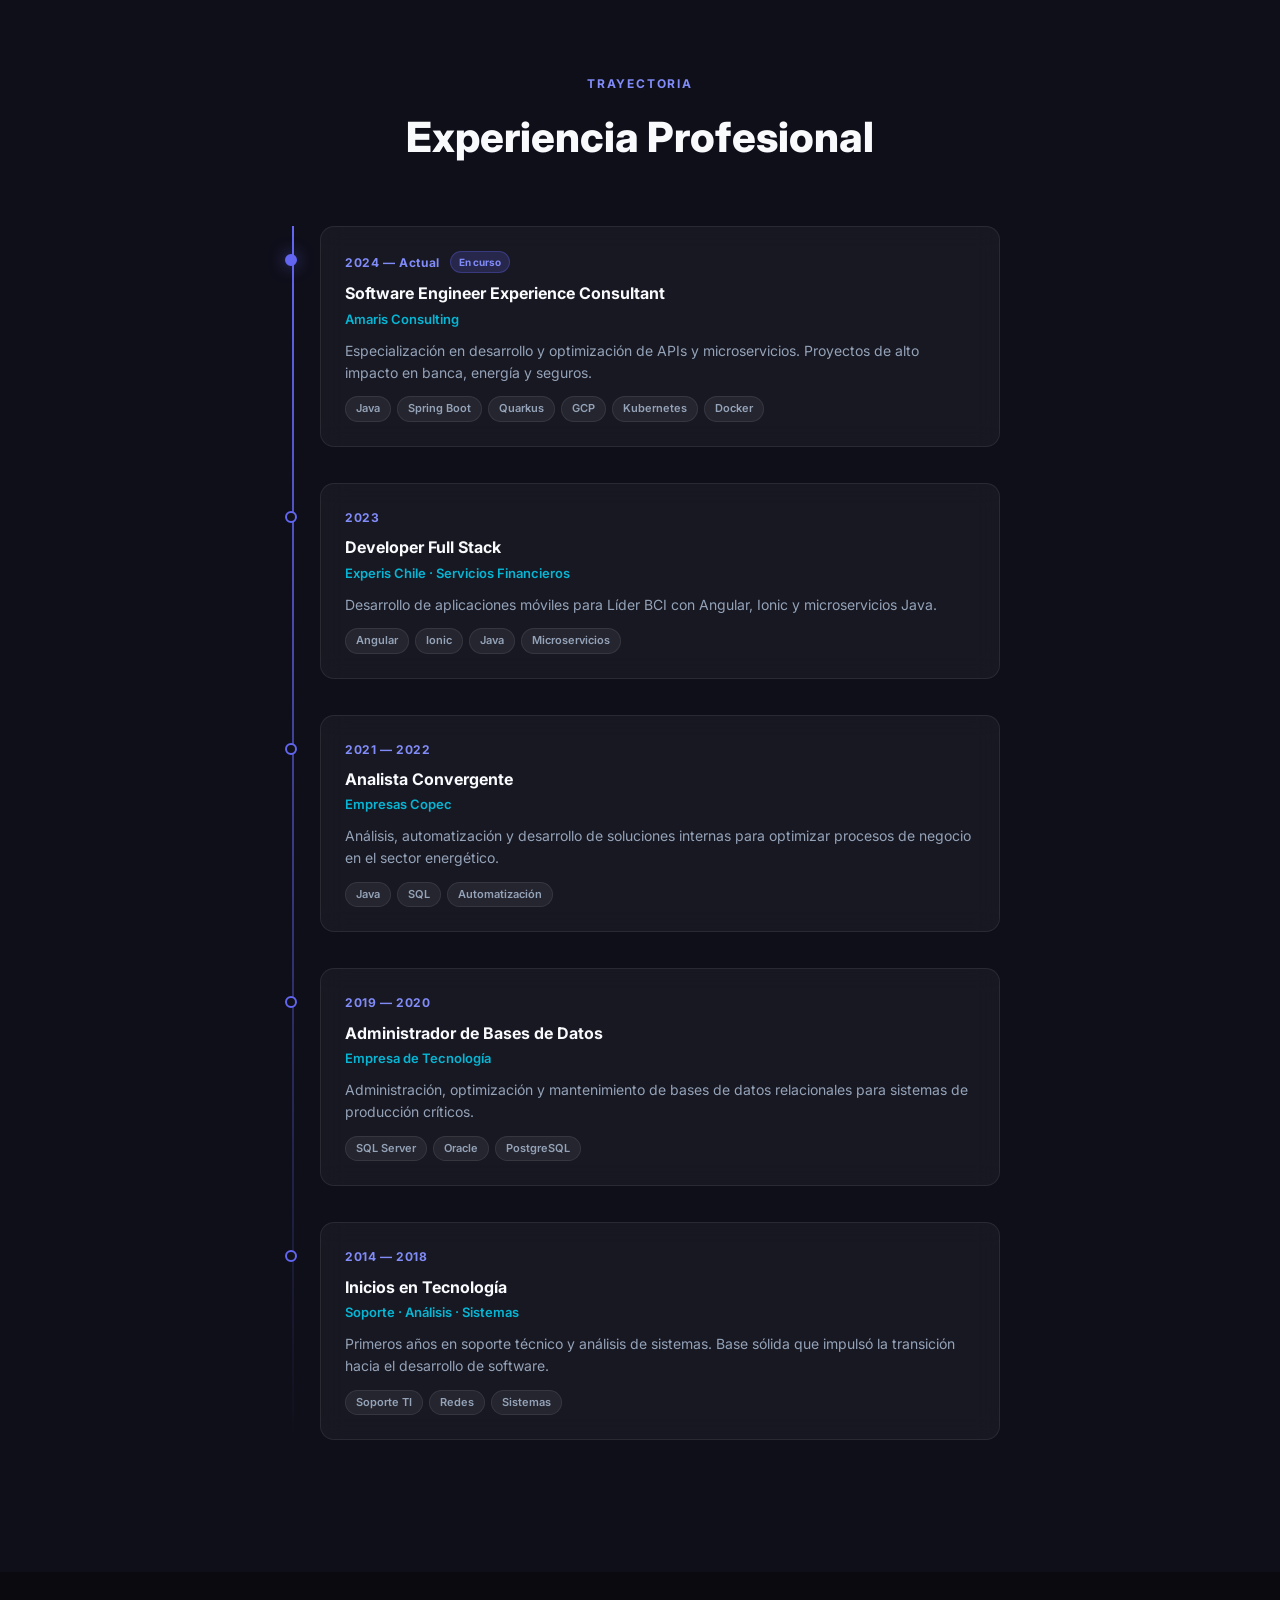
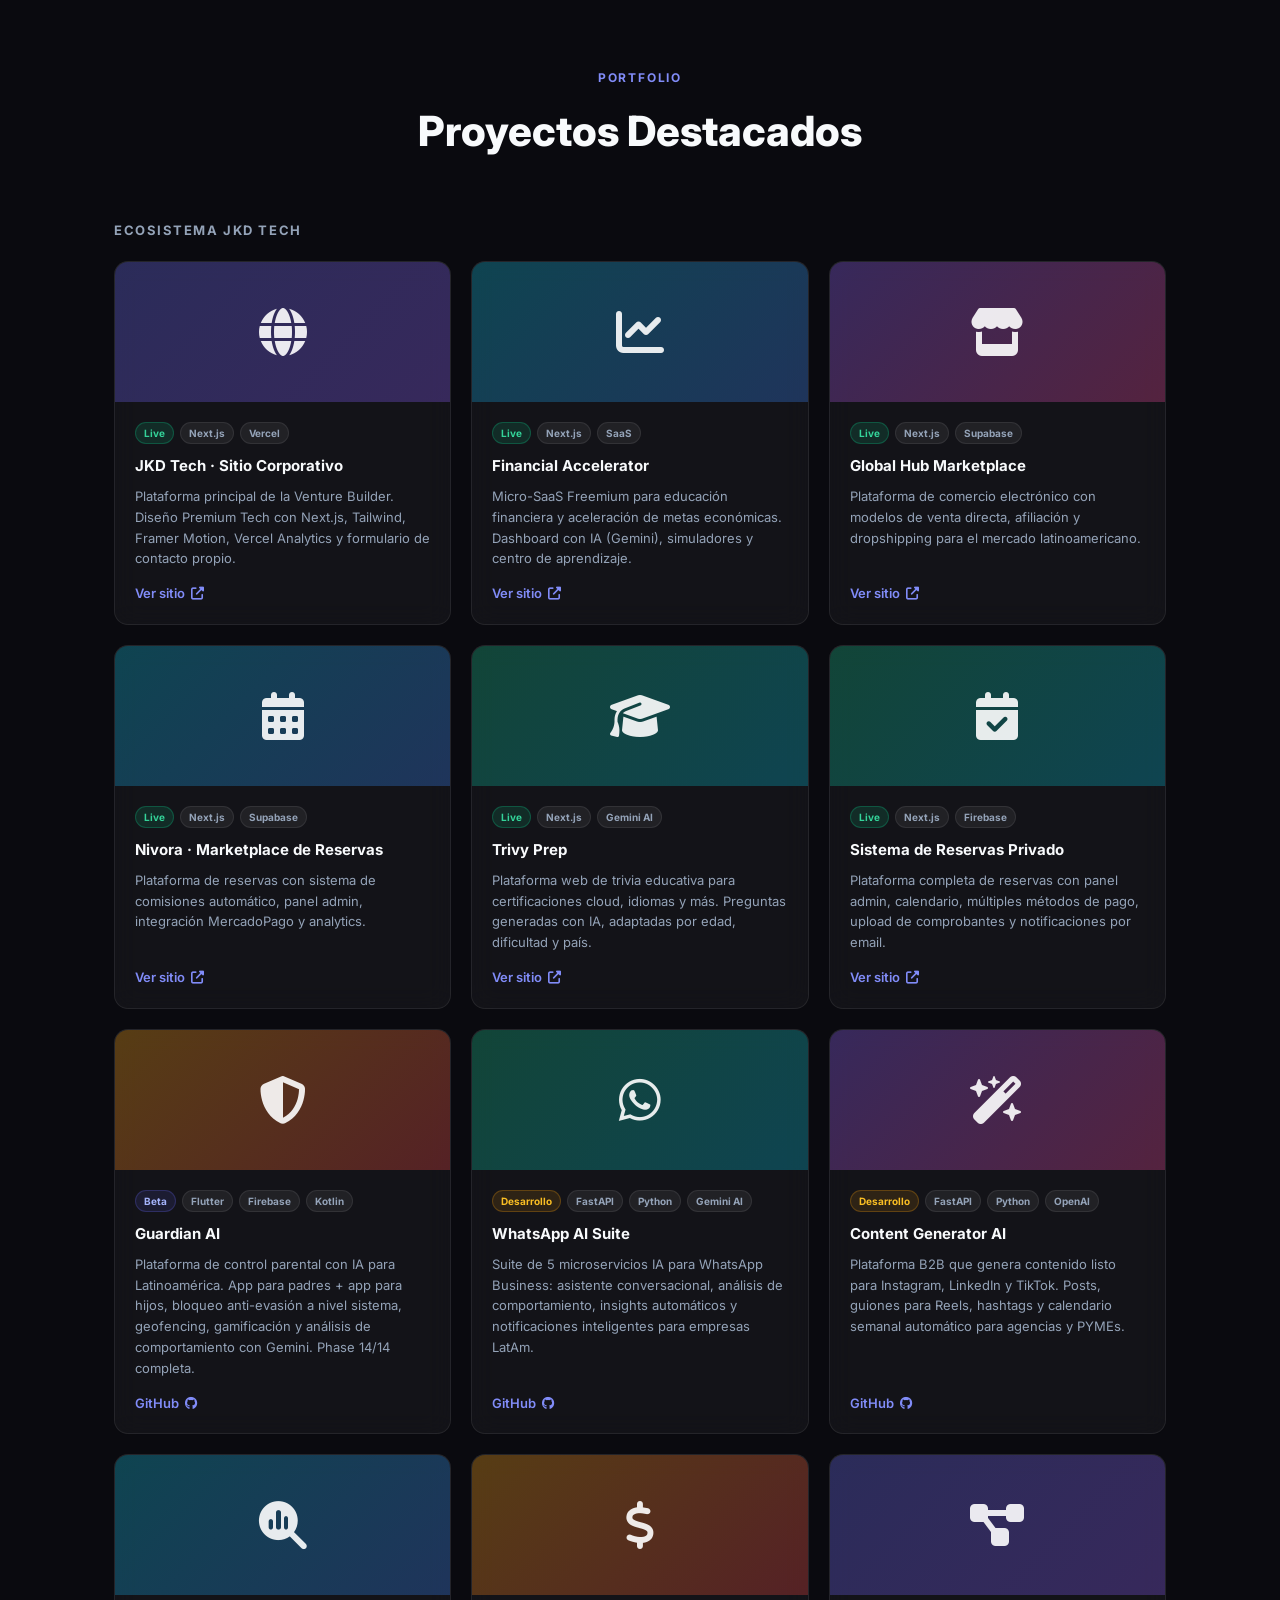
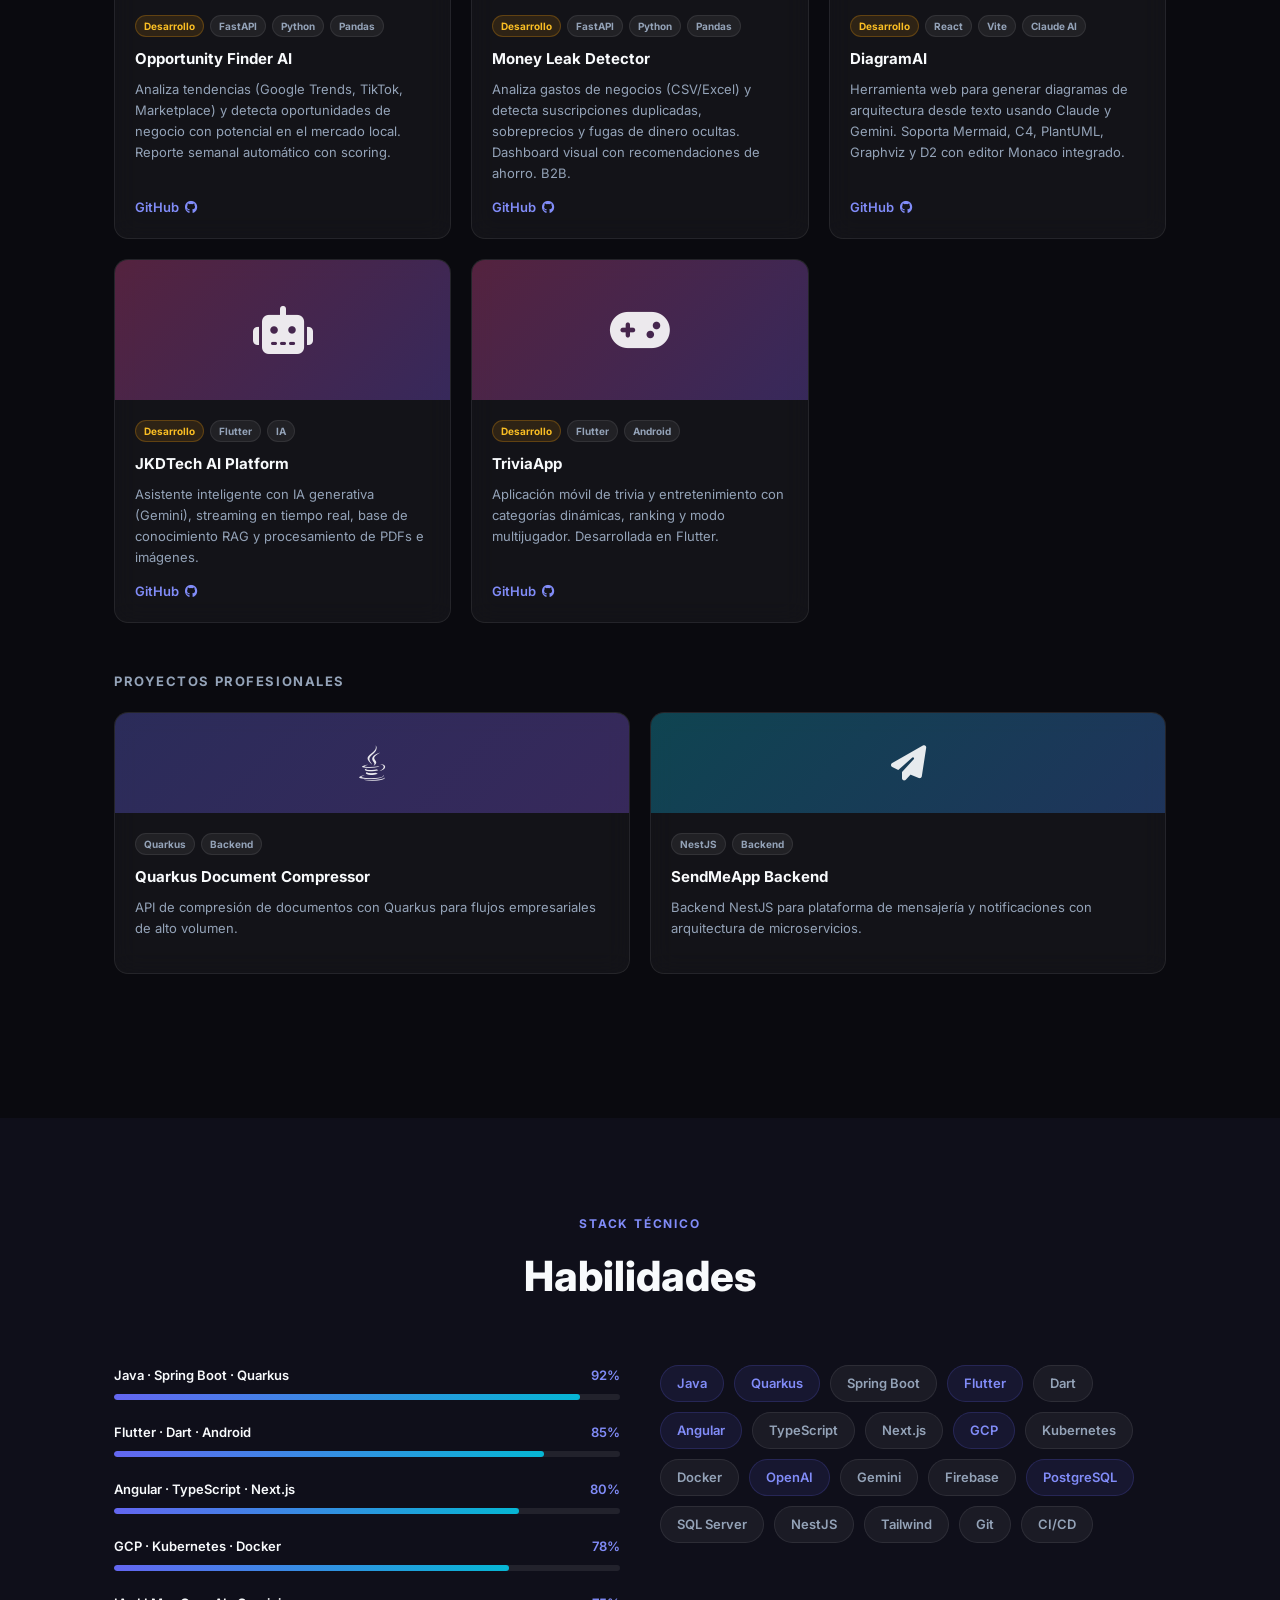
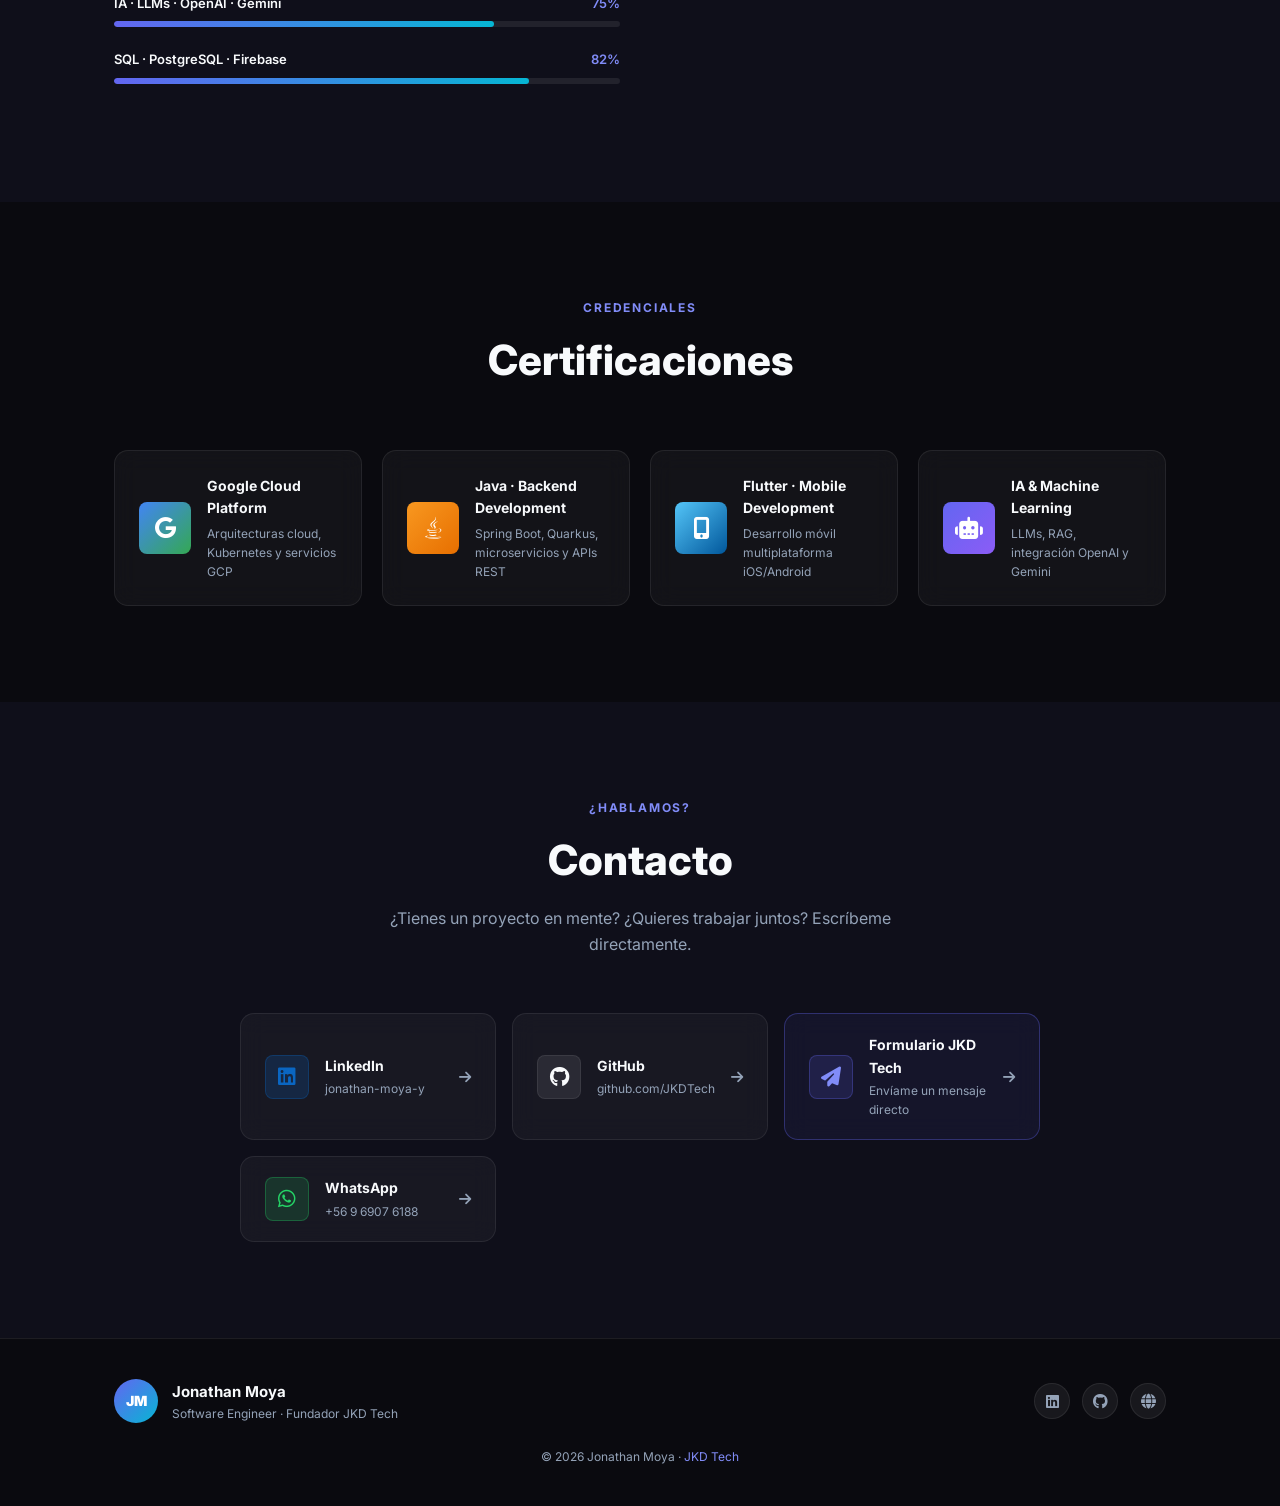
==== commit b2112c15: "feat: agregar proyectos Python B2B y DiagramAI al portfolio - Content Generator AI (FastAPI + Python" ====
--- a/index.html
+++ b/index.html
@@ -353,6 +353,54 @@
             <h3>WhatsApp AI Suite</h3>
             <p>Suite de 5 microservicios IA para WhatsApp Business: asistente conversacional, análisis de comportamiento, insights automáticos y notificaciones inteligentes para empresas LatAm.</p>
             <a href="https://github.com/JKDTech" target="_blank" rel="noopener" class="project-link">GitHub <i class="fab fa-github"></i></a>
+          </div>
+        </div>
+
+        <div class="project-card glass">
+          <div class="project-visual project-visual--purple">
+            <i class="fas fa-wand-magic-sparkles"></i>
+          </div>
+          <div class="project-info">
+            <div class="project-tags"><span class="tag tag--dev">Desarrollo</span><span class="tag">FastAPI</span><span class="tag">Python</span><span class="tag">OpenAI</span></div>
+            <h3>Content Generator AI</h3>
+            <p>Plataforma B2B que genera contenido listo para Instagram, LinkedIn y TikTok. Posts, guiones para Reels, hashtags y calendario semanal automático para agencias y PYMEs.</p>
+            <a href="https://github.com/JKDTech" target="_blank" rel="noopener" class="project-link">GitHub <i class="fab fa-github"></i></a>
+          </div>
+        </div>
+
+        <div class="project-card glass">
+          <div class="project-visual project-visual--cyan">
+            <i class="fas fa-magnifying-glass-chart"></i>
+          </div>
+          <div class="project-info">
+            <div class="project-tags"><span class="tag tag--dev">Desarrollo</span><span class="tag">FastAPI</span><span class="tag">Python</span><span class="tag">Pandas</span></div>
+            <h3>Opportunity Finder AI</h3>
+            <p>Analiza tendencias (Google Trends, TikTok, Marketplace) y detecta oportunidades de negocio con potencial en el mercado local. Reporte semanal automático con scoring.</p>
+            <a href="https://github.com/JKDTech" target="_blank" rel="noopener" class="project-link">GitHub <i class="fab fa-github"></i></a>
+          </div>
+        </div>
+
+        <div class="project-card glass">
+          <div class="project-visual project-visual--orange">
+            <i class="fas fa-dollar-sign"></i>
+          </div>
+          <div class="project-info">
+            <div class="project-tags"><span class="tag tag--dev">Desarrollo</span><span class="tag">FastAPI</span><span class="tag">Python</span><span class="tag">Pandas</span></div>
+            <h3>Money Leak Detector</h3>
+            <p>Analiza gastos de negocios (CSV/Excel) y detecta suscripciones duplicadas, sobreprecios y fugas de dinero ocultas. Dashboard visual con recomendaciones de ahorro. B2B.</p>
+            <a href="https://github.com/JKDTech" target="_blank" rel="noopener" class="project-link">GitHub <i class="fab fa-github"></i></a>
+          </div>
+        </div>
+
+        <div class="project-card glass">
+          <div class="project-visual project-visual--indigo">
+            <i class="fas fa-diagram-project"></i>
+          </div>
+          <div class="project-info">
+            <div class="project-tags"><span class="tag tag--dev">Desarrollo</span><span class="tag">React</span><span class="tag">Vite</span><span class="tag">Claude AI</span></div>
+            <h3>DiagramAI</h3>
+            <p>Herramienta web para generar diagramas de arquitectura desde texto usando Claude y Gemini. Soporta Mermaid, C4, PlantUML, Graphviz y D2 con editor Monaco integrado.</p>
+            <a href="https://github.com/JKDTech/diagramai" target="_blank" rel="noopener" class="project-link">GitHub <i class="fab fa-github"></i></a>
           </div>
         </div>
 
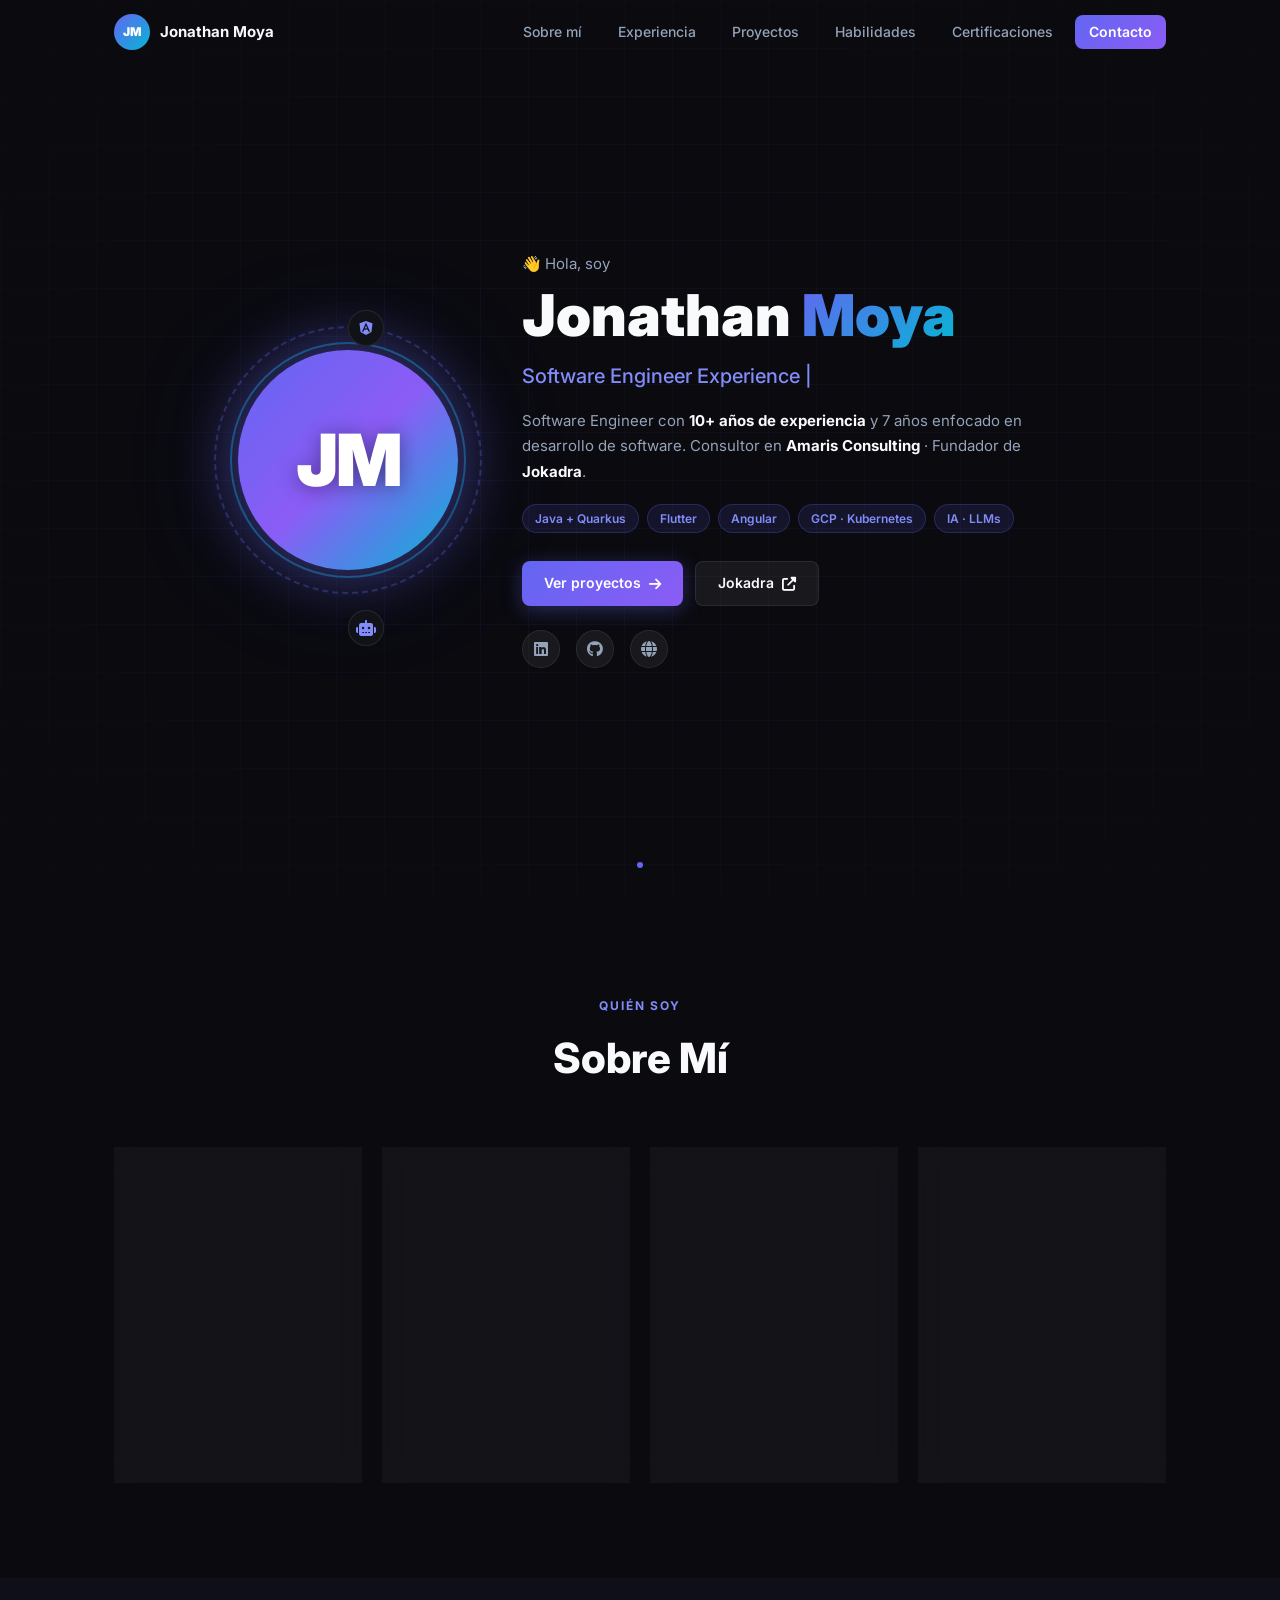
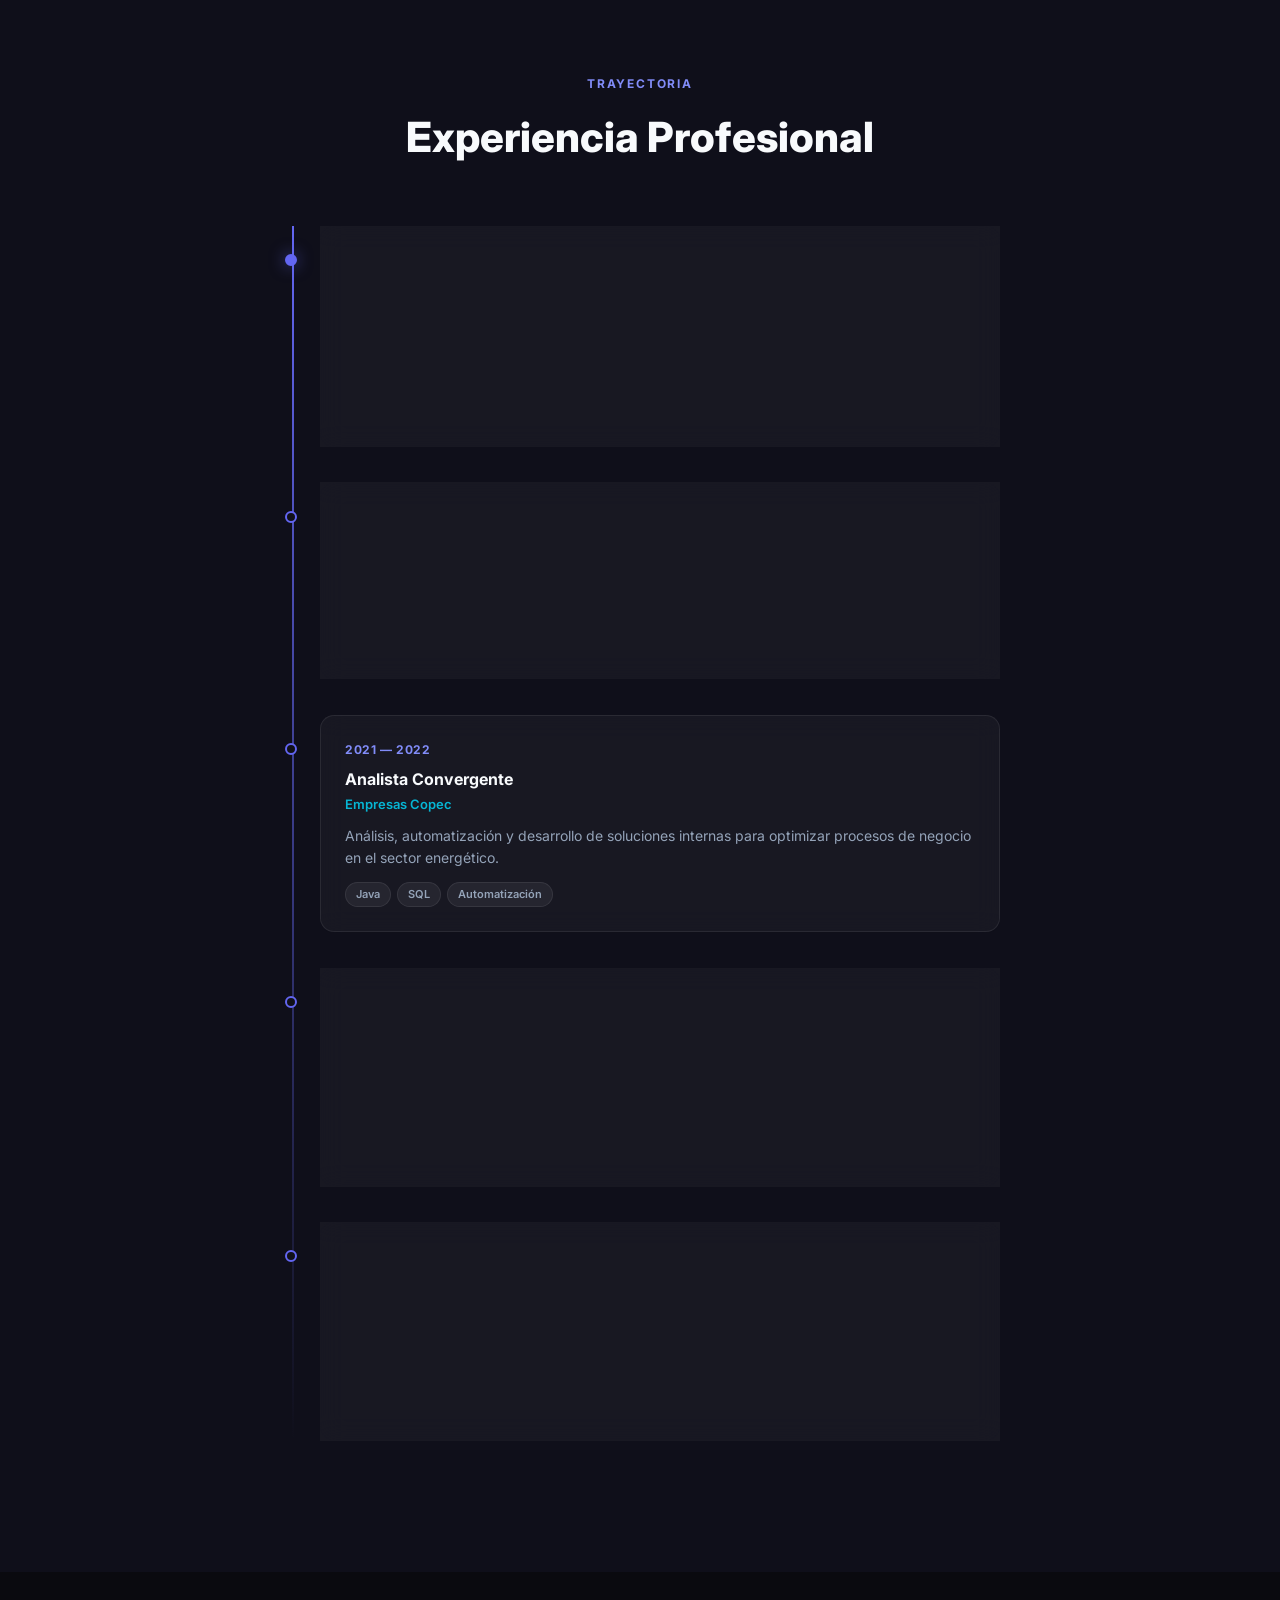
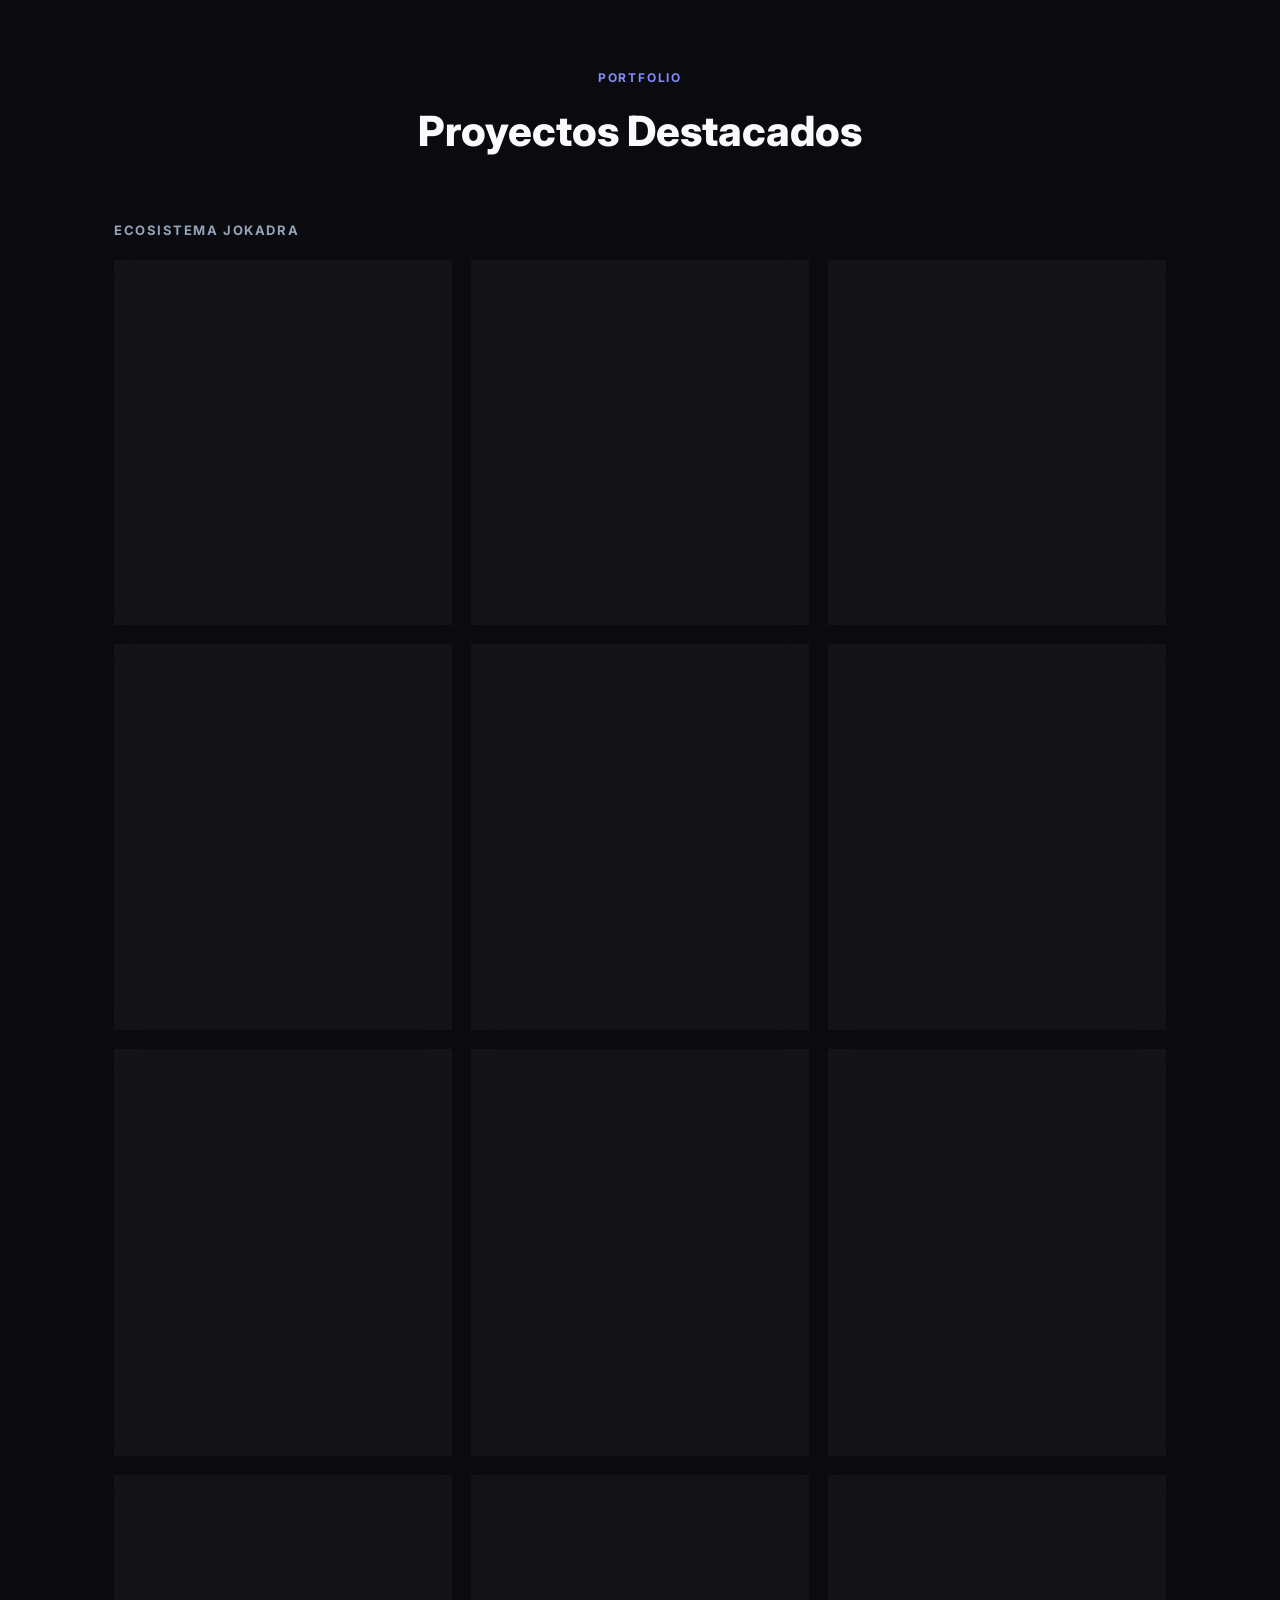
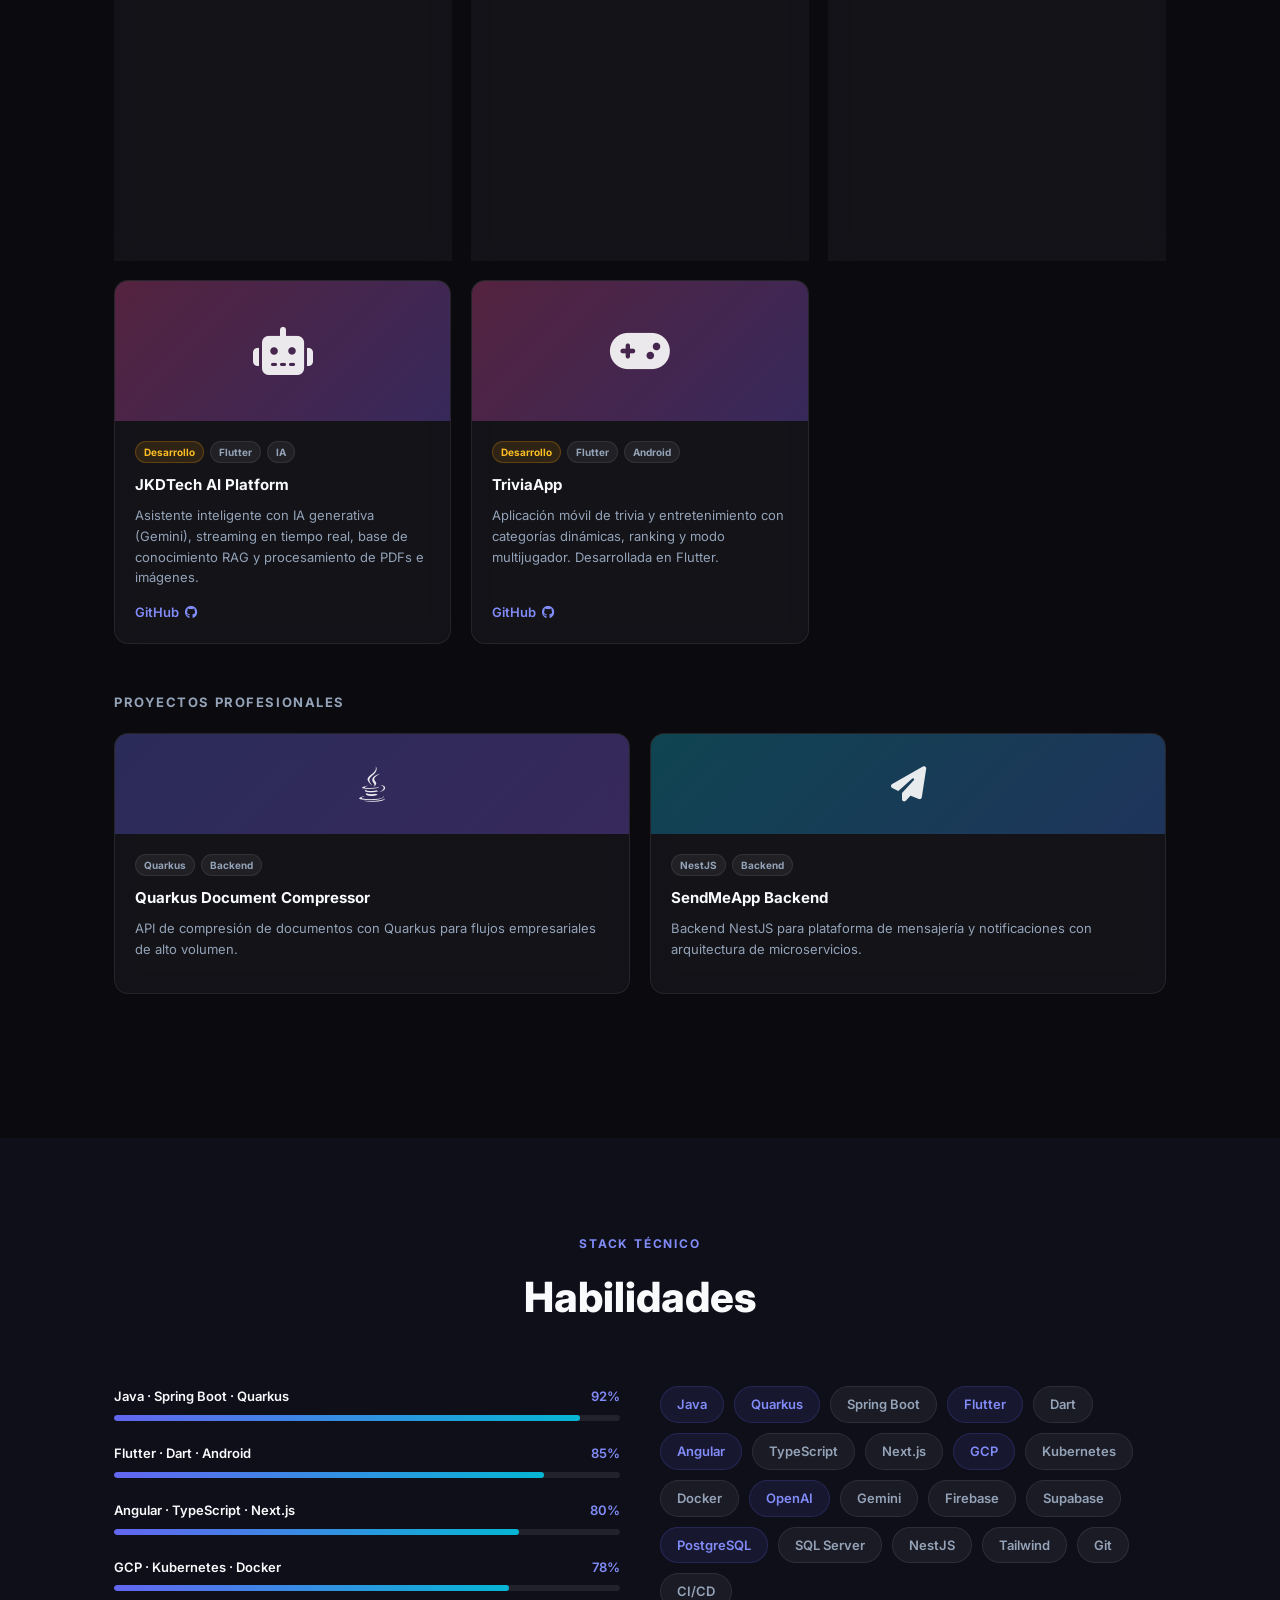
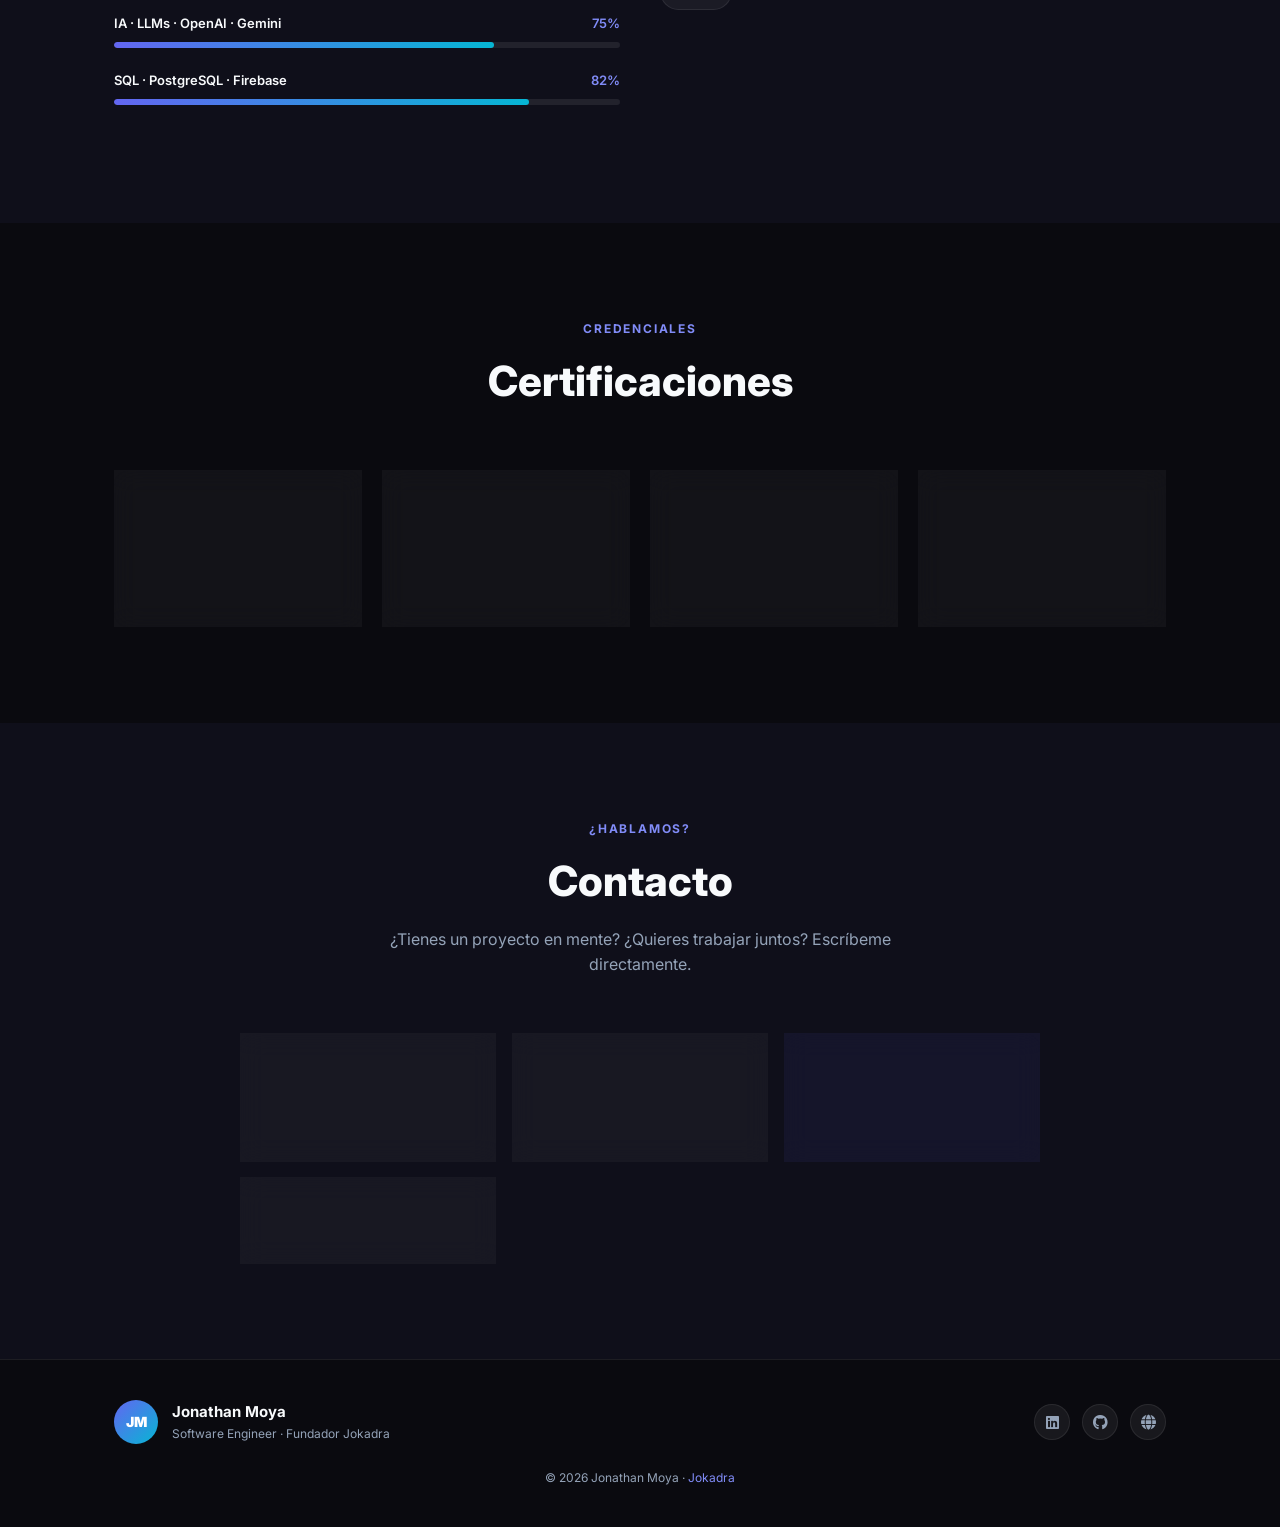
==== commit 337aa7fc: "feat: rebrand JKD Tech → Jokadra + agregar Reservix al portfolio - Rebrand completo en título, meta " ====
--- a/index.html
+++ b/index.html
@@ -4,8 +4,8 @@
 <head>
   <meta charset="UTF-8">
   <meta name="viewport" content="width=device-width, initial-scale=1.0">
-  <title>Jonathan Moya · Software Engineer & Founder JKD Tech</title>
-  <meta name="description" content="Software Engineer con 10+ años de experiencia. Especialista en Java, Quarkus, Flutter y arquitecturas cloud. Fundador de JKD Tech, venture builder tecnológica en Santiago, Chile.">
+  <title>Jonathan Moya · Software Engineer & Founder Jokadra</title>
+  <meta name="description" content="Software Engineer con 10+ años de experiencia. Especialista en Java, Quarkus, Flutter y arquitecturas cloud. Fundador de Jokadra, venture builder tecnológica en Santiago, Chile.">
   <meta name="author" content="Jonathan Moya">
   <meta name="robots" content="index, follow">
   <link rel="canonical" href="https://jkdtech.github.io/">
@@ -13,15 +13,15 @@
   <!-- Open Graph -->
   <meta property="og:type" content="website">
   <meta property="og:url" content="https://jkdtech.github.io/">
-  <meta property="og:title" content="Jonathan Moya · Software Engineer & Founder JKD Tech">
-  <meta property="og:description" content="Software Engineer con 10+ años de experiencia. Fundador de JKD Tech, venture builder tecnológica en Chile.">
+  <meta property="og:title" content="Jonathan Moya · Software Engineer & Founder Jokadra">
+  <meta property="og:description" content="Software Engineer con 10+ años de experiencia. Fundador de Jokadra, venture builder tecnológica en Chile.">
   <meta property="og:image" content="https://jkdtech.github.io/assets/img/og-image.jpg">
 
   <!-- Twitter Card -->
   <meta name="twitter:card" content="summary_large_image">
   <meta name="twitter:creator" content="@JonathanMoyaY">
-  <meta name="twitter:title" content="Jonathan Moya · Software Engineer & Founder JKD Tech">
-  <meta name="twitter:description" content="Software Engineer con 10+ años de experiencia. Fundador de JKD Tech.">
+  <meta name="twitter:title" content="Jonathan Moya · Software Engineer & Founder Jokadra">
+  <meta name="twitter:description" content="Software Engineer con 10+ años de experiencia. Fundador de Jokadra.">
   <meta name="twitter:image" content="https://jkdtech.github.io/assets/img/og-image.jpg">
 
   <!-- Fonts -->
@@ -98,7 +98,7 @@
         </h2>
         <p class="hero-desc">
           Software Engineer con <strong>10+ años de experiencia</strong> y 7 años enfocado en desarrollo de software.
-          Consultor en <strong>Amaris Consulting</strong> · Fundador de <strong>JKD Tech</strong>.
+          Consultor en <strong>Amaris Consulting</strong> · Fundador de <strong>Jokadra</strong>.
         </p>
         <div class="hero-badges">
           <span class="badge">Java + Quarkus</span>
@@ -109,14 +109,12 @@
         </div>
         <div class="hero-actions">
           <a href="#proyectos" class="btn btn-primary">Ver proyectos <i class="fas fa-arrow-right"></i></a>
-          <!-- https://jkdtech.cl -->
-          <a href="https://site-jkdtech.vercel.app" target="_blank" rel="noopener" class="btn btn-ghost">JKD Tech <i class="fas fa-external-link-alt"></i></a>
+          <a href="https://site-jkdtech.vercel.app" target="_blank" rel="noopener" class="btn btn-ghost">Jokadra <i class="fas fa-external-link-alt"></i></a>
         </div>
         <div class="hero-social">
-          <a href="https://linkedin.com/in/jonathan-moya-y" target="_blank" rel="noopener" aria-label="LinkedIn"><i class="fab fa-linkedin"></i></a>
+          <a href="https://www.linkedin.com/in/jonathan-moya-y" target="_blank" rel="noopener" aria-label="LinkedIn"><i class="fab fa-linkedin"></i></a>
           <a href="https://github.com/JKDTech" target="_blank" rel="noopener" aria-label="GitHub"><i class="fab fa-github"></i></a>
-          <!-- https://jkdtech.cl -->
-          <a href="https://site-jkdtech.vercel.app" target="_blank" rel="noopener" aria-label="JKD Tech"><i class="fas fa-globe"></i></a>
+          <a href="https://site-jkdtech.vercel.app" target="_blank" rel="noopener" aria-label="Jokadra"><i class="fas fa-globe"></i></a>
         </div>
       </div>
 
@@ -147,7 +145,7 @@
         </div>
         <div class="about-card glass">
           <div class="about-icon"><i class="fas fa-rocket"></i></div>
-          <h3>Fundador JKD Tech</h3>
+          <h3>Fundador Jokadra</h3>
           <p>Venture Builder tecnológica en Santiago de Chile. Construyendo un ecosistema de productos SaaS: marketplaces, reservas, herramientas de IA y plataformas financieras.</p>
         </div>
         <div class="about-card glass">
@@ -256,8 +254,8 @@
         <h2 class="section-title">Proyectos Destacados</h2>
       </div>
 
-      <!-- Ecosistema JKD Tech -->
-      <p class="projects-group-label" data-reveal>Ecosistema JKD Tech</p>
+      <!-- Ecosistema Jokadra -->
+      <p class="projects-group-label" data-reveal>Ecosistema Jokadra</p>
       <div class="projects-grid" data-reveal>
 
         <div class="project-card glass">
@@ -266,7 +264,7 @@
           </div>
           <div class="project-info">
             <div class="project-tags"><span class="tag tag--live">Live</span><span class="tag">Next.js</span><span class="tag">Vercel</span></div>
-            <h3>JKD Tech · Sitio Corporativo</h3>
+            <h3>Jokadra · Sitio Corporativo</h3>
             <p>Plataforma principal de la Venture Builder. Diseño Premium Tech con Next.js, Tailwind, Framer Motion, Vercel Analytics y formulario de contacto propio.</p>
             <a href="https://site-jkdtech.vercel.app" target="_blank" rel="noopener" class="project-link">Ver sitio <i class="fas fa-external-link-alt"></i></a>
           </div>
@@ -298,13 +296,13 @@
 
         <div class="project-card glass">
           <div class="project-visual project-visual--cyan">
-            <i class="fas fa-calendar-alt"></i>
+            <i class="fas fa-calendar-check"></i>
           </div>
           <div class="project-info">
             <div class="project-tags"><span class="tag tag--live">Live</span><span class="tag">Next.js</span><span class="tag">Supabase</span></div>
-            <h3>Nivora · Marketplace de Reservas</h3>
-            <p>Plataforma de reservas con sistema de comisiones automático, panel admin, integración MercadoPago y analytics.</p>
-            <a href="https://marketplace-gamma-two.vercel.app" target="_blank" rel="noopener" class="project-link">Ver sitio <i class="fas fa-external-link-alt"></i></a>
+            <h3>Reservix · SaaS de Reservas B2B</h3>
+            <p>Sistema de reservas online para barberías, clínicas, gimnasios y dentistas en Chile. Dashboard completo, agenda semanal, CRM de clientes y planes Free/Pro/Premium con MercadoPago.</p>
+            <a href="https://reservix-kappa.vercel.app" target="_blank" rel="noopener" class="project-link">Ver sitio <i class="fas fa-external-link-alt"></i></a>
           </div>
         </div>
 
@@ -513,6 +511,7 @@
           <span class="tech-pill tech-pill--lg">OpenAI</span>
           <span class="tech-pill">Gemini</span>
           <span class="tech-pill">Firebase</span>
+          <span class="tech-pill">Supabase</span>
           <span class="tech-pill tech-pill--lg">PostgreSQL</span>
           <span class="tech-pill">SQL Server</span>
           <span class="tech-pill">NestJS</span>
@@ -579,7 +578,7 @@
       </div>
       <div class="contact-grid" data-reveal>
 
-        <a href="https://linkedin.com/in/jonathan-moya-y" target="_blank" rel="noopener" class="contact-card glass">
+        <a href="https://www.linkedin.com/in/jonathan-moya-y" target="_blank" rel="noopener" class="contact-card glass">
           <div class="contact-icon contact-icon--linkedin"><i class="fab fa-linkedin"></i></div>
           <div>
             <h3>LinkedIn</h3>
@@ -600,7 +599,7 @@
         <a href="https://site-jkdtech.vercel.app/#contacto" target="_blank" rel="noopener" class="contact-card glass contact-card--highlight">
           <div class="contact-icon contact-icon--web"><i class="fas fa-paper-plane"></i></div>
           <div>
-            <h3>Formulario JKD Tech</h3>
+            <h3>Formulario Jokadra</h3>
             <p>Envíame un mensaje directo</p>
           </div>
           <i class="fas fa-arrow-right contact-arrow"></i>
@@ -627,16 +626,16 @@
           <span class="footer-logo">JM</span>
           <div>
             <p class="footer-name">Jonathan Moya</p>
-            <p class="footer-sub">Software Engineer · Fundador JKD Tech</p>
+            <p class="footer-sub">Software Engineer · Fundador Jokadra</p>
           </div>
         </div>
         <div class="footer-links">
-          <a href="https://linkedin.com/in/jonathan-moya-y" target="_blank" rel="noopener"><i class="fab fa-linkedin"></i></a>
+          <a href="https://www.linkedin.com/in/jonathan-moya-y" target="_blank" rel="noopener"><i class="fab fa-linkedin"></i></a>
           <a href="https://github.com/JKDTech" target="_blank" rel="noopener"><i class="fab fa-github"></i></a>
           <a href="https://site-jkdtech.vercel.app" target="_blank" rel="noopener"><i class="fas fa-globe"></i></a>
         </div>
       </div>
-      <p class="footer-copy">© 2026 Jonathan Moya · <a href="https://site-jkdtech.vercel.app" target="_blank" rel="noopener">JKD Tech</a></p>
+      <p class="footer-copy">© 2026 Jonathan Moya · <a href="https://site-jkdtech.vercel.app" target="_blank" rel="noopener">Jokadra</a></p>
     </div>
   </footer>
 
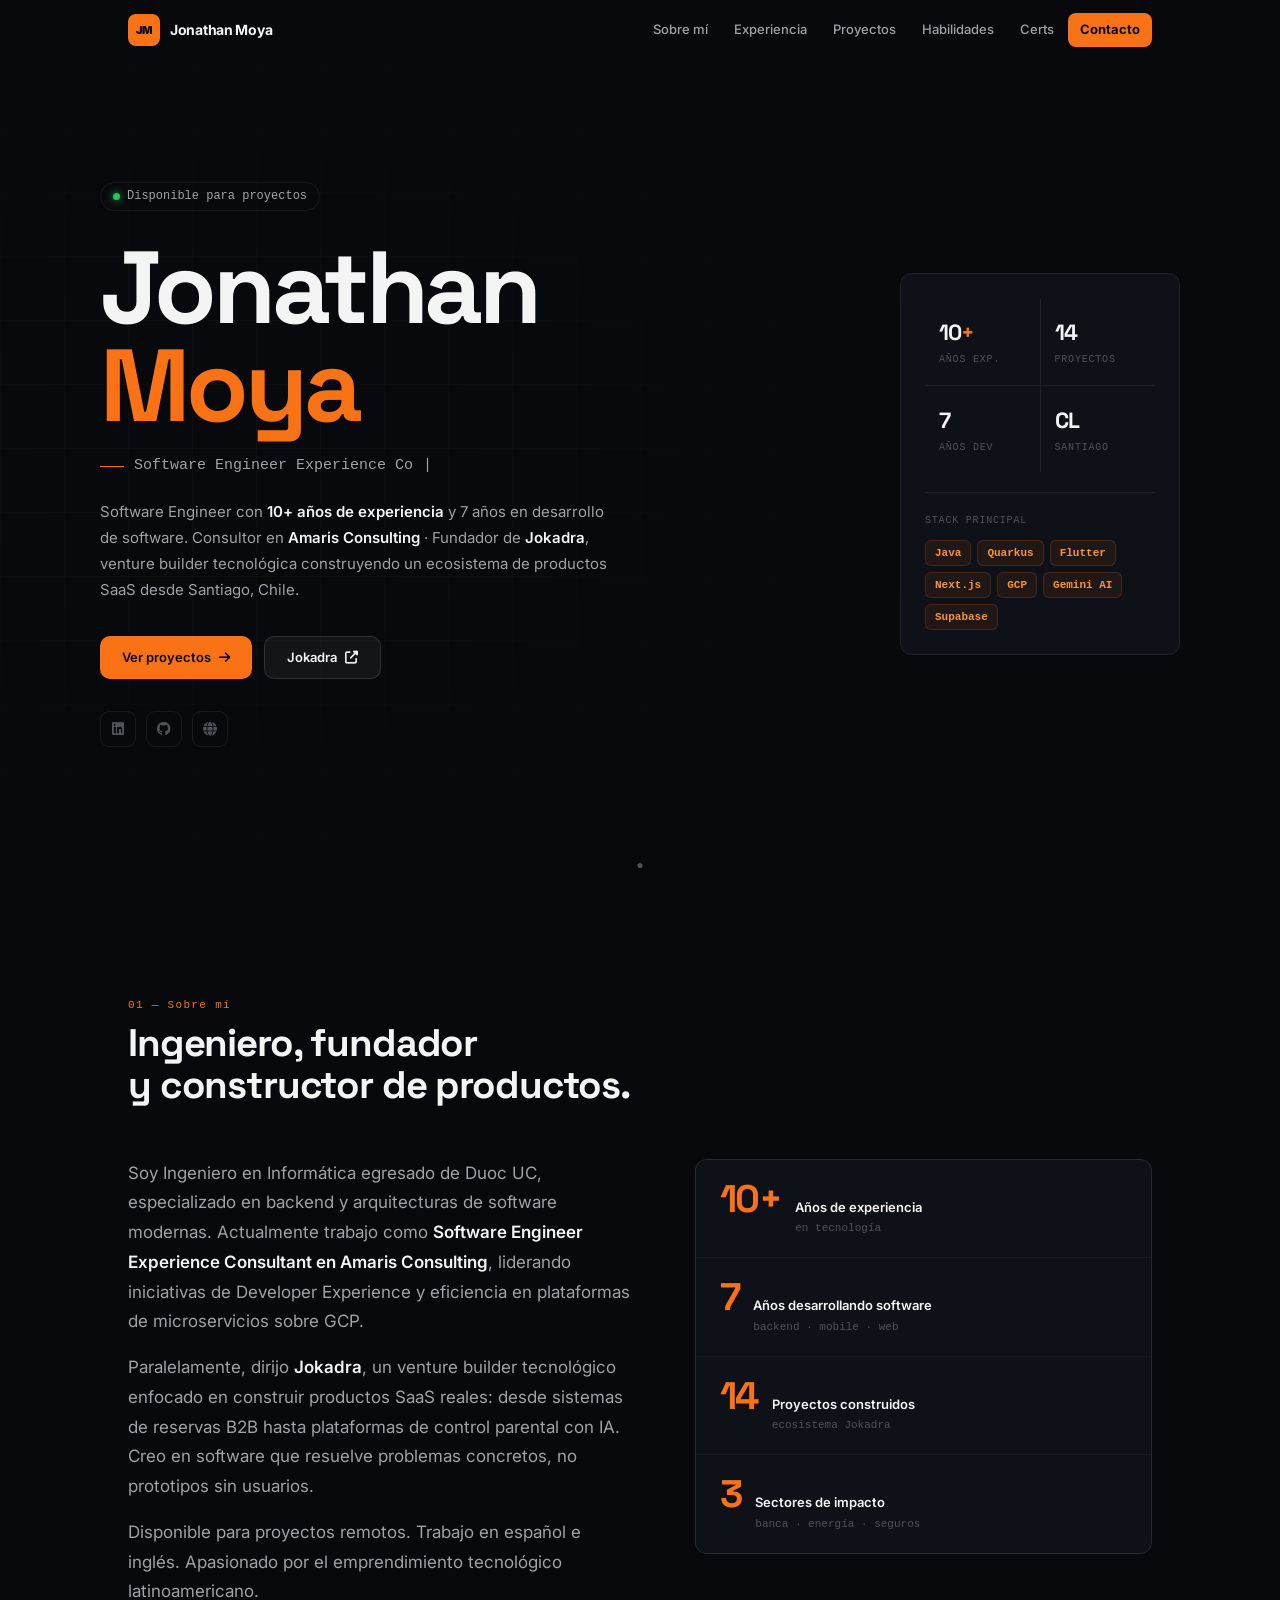
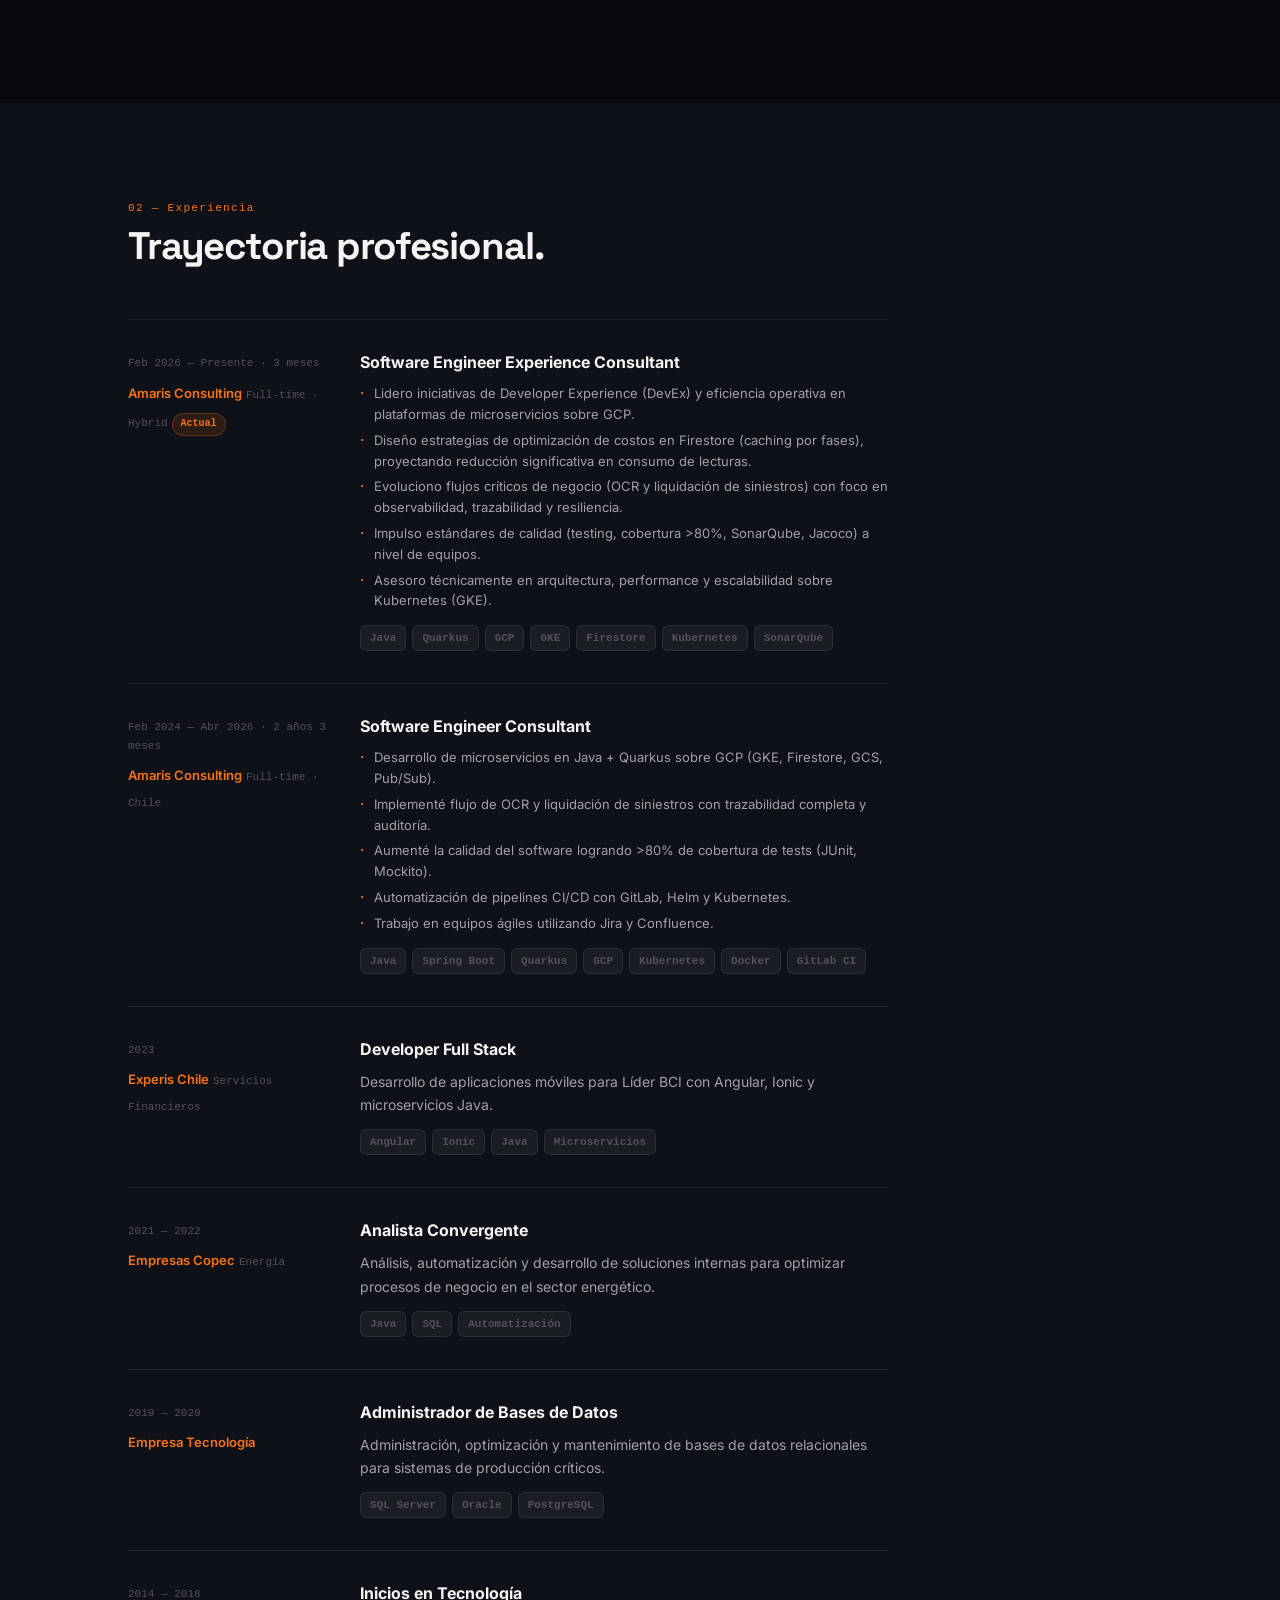
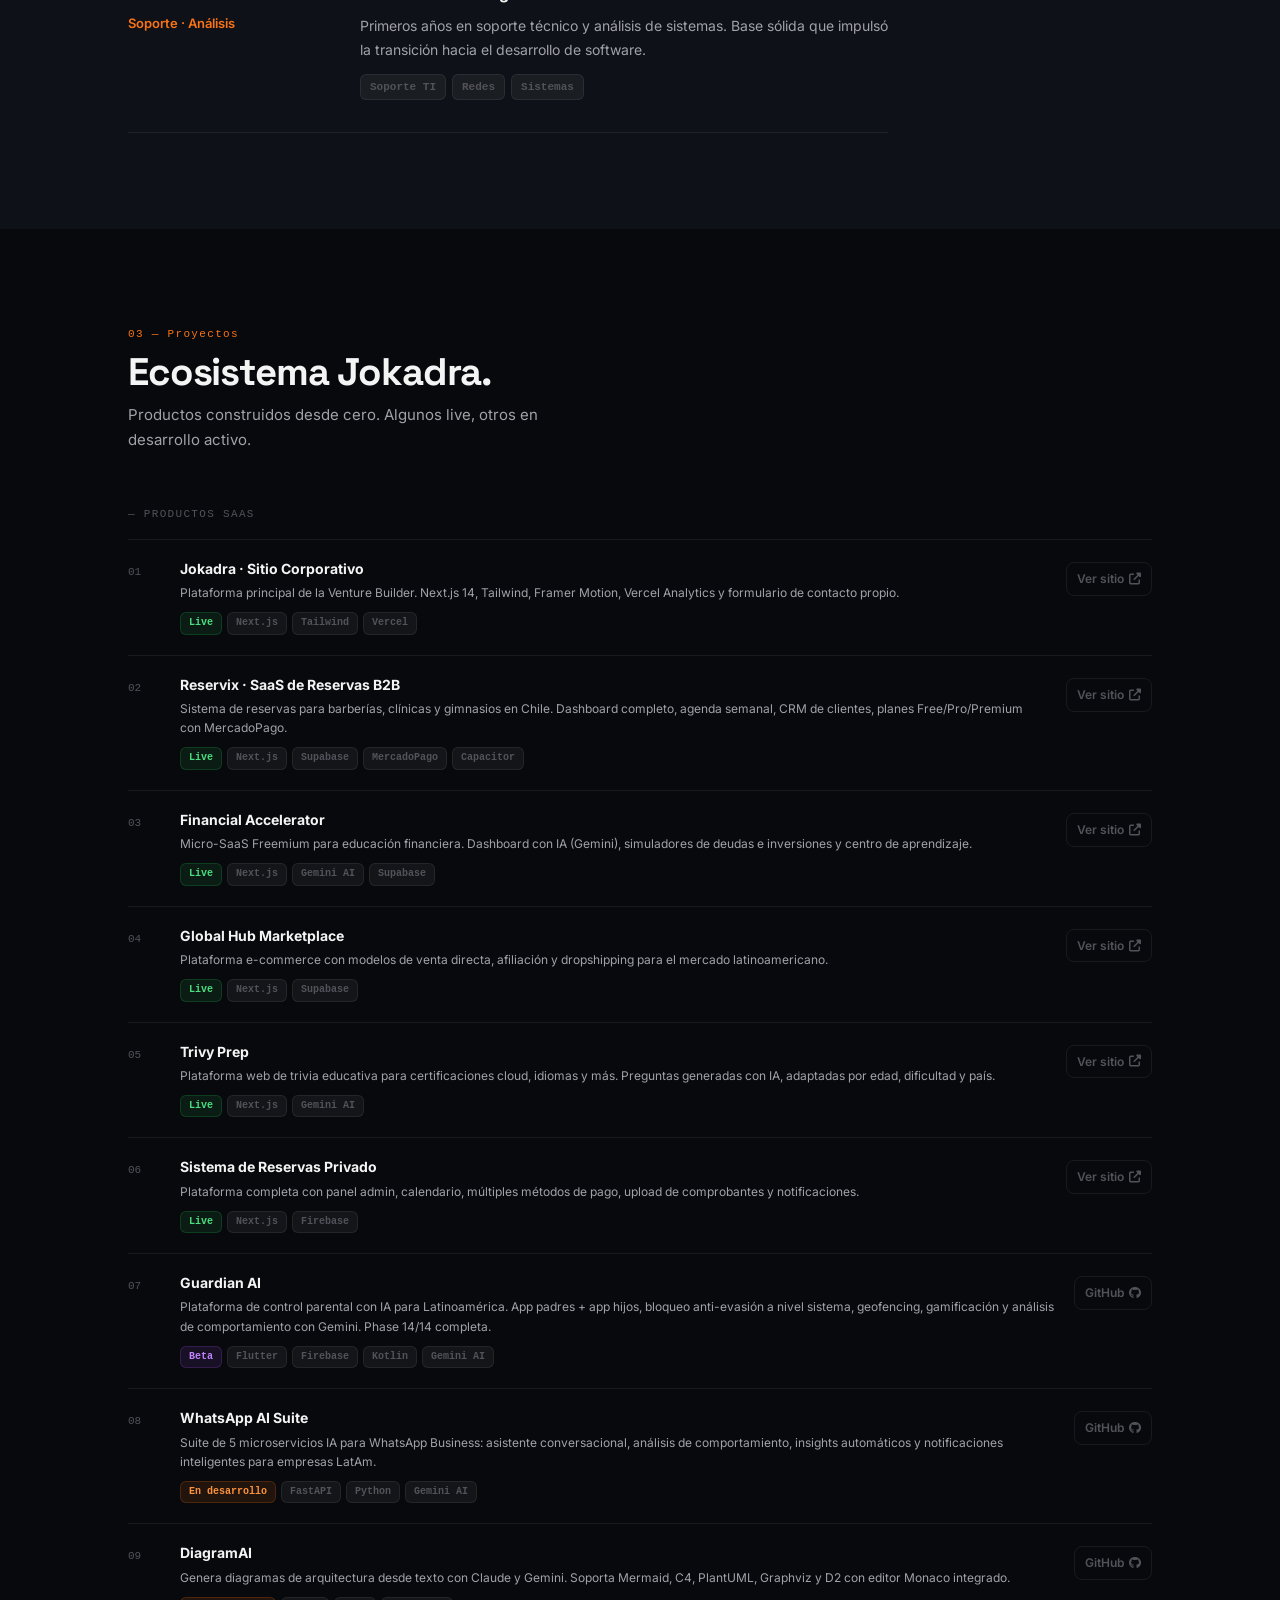
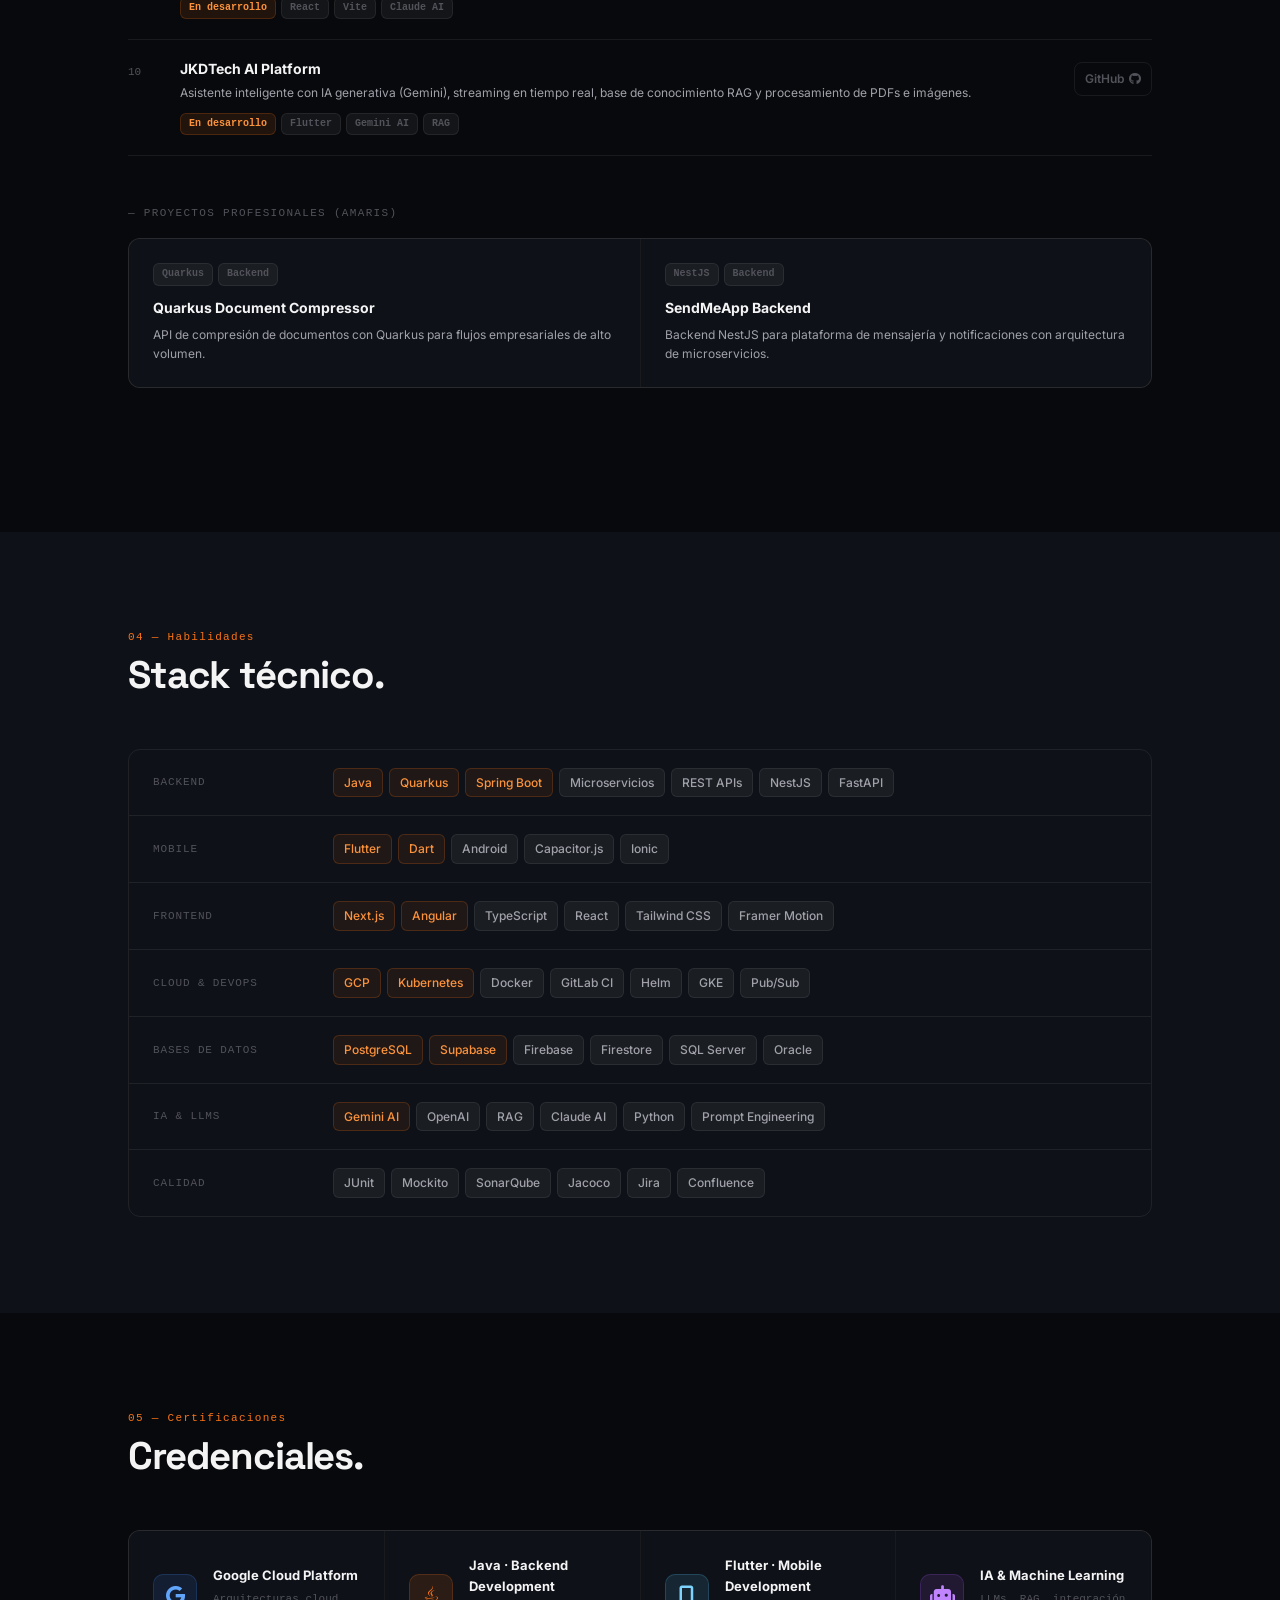
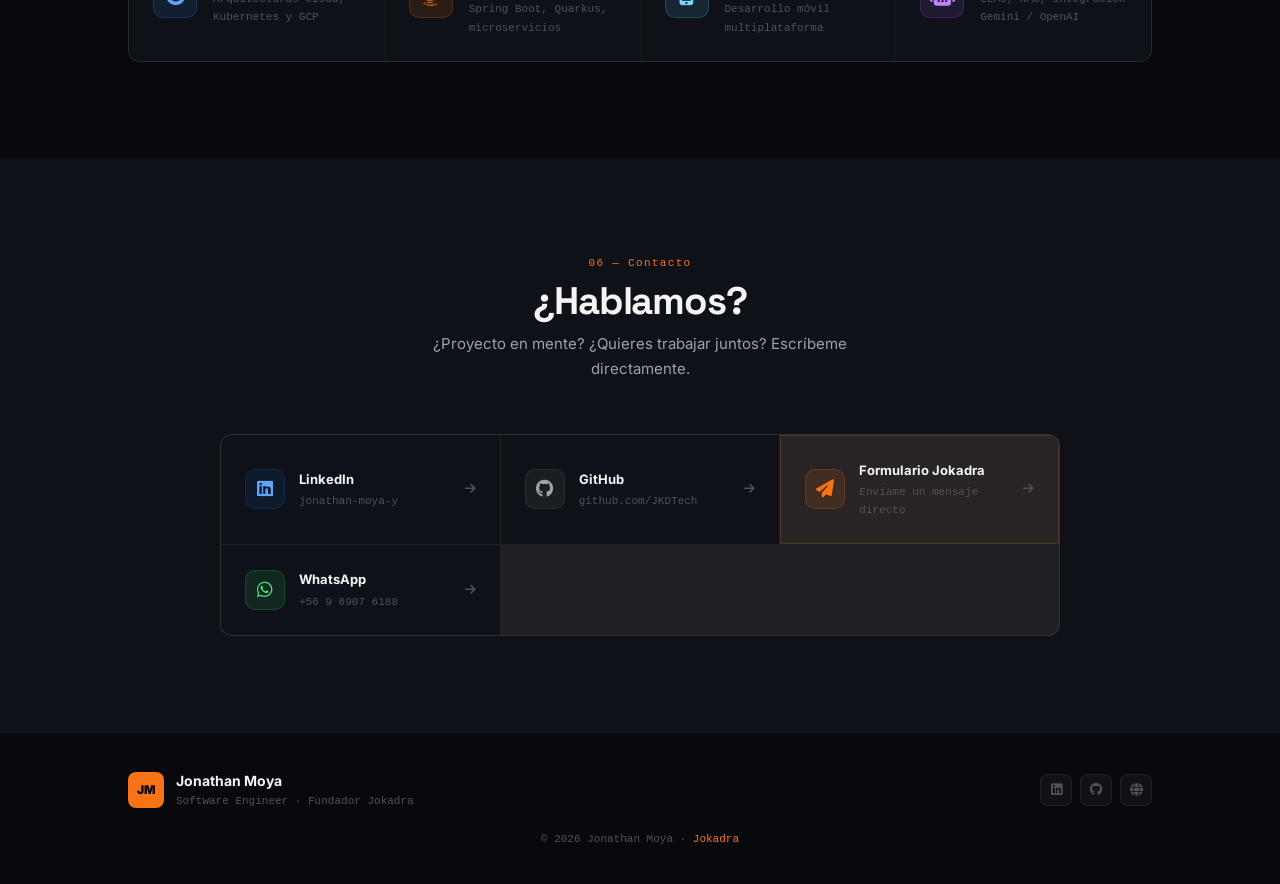
==== commit 7d19f880: "redesign: editorial técnico + actualización experiencia Amaris Diseño: - Elimina glassmorphism, avat" ====
--- a/index.html
+++ b/index.html
@@ -27,7 +27,7 @@
   <!-- Fonts -->
   <link rel="preconnect" href="https://fonts.googleapis.com">
   <link rel="preconnect" href="https://fonts.gstatic.com" crossorigin>
-  <link href="https://fonts.googleapis.com/css2?family=Inter:wght@300;400;500;600;700;800;900&display=swap" rel="stylesheet">
+  <link href="https://fonts.googleapis.com/css2?family=Inter:wght@300;400;500;600;700&family=Space+Grotesk:wght@600;700;800&display=swap" rel="stylesheet">
 
   <!-- Icons -->
   <link rel="stylesheet" href="https://cdnjs.cloudflare.com/ajax/libs/font-awesome/6.5.1/css/all.min.css">
@@ -56,12 +56,12 @@
         <span class="nav-logo-text">Jonathan Moya</span>
       </a>
       <div class="nav-menu" id="navMenu">
-        <a href="#sobre-mi" class="nav-link">Sobre mí</a>
-        <a href="#experiencia" class="nav-link">Experiencia</a>
-        <a href="#proyectos" class="nav-link">Proyectos</a>
-        <a href="#habilidades" class="nav-link">Habilidades</a>
-        <a href="#certificaciones" class="nav-link">Certificaciones</a>
-        <a href="#contacto" class="nav-link nav-cta">Contacto</a>
+        <a href="#sobre-mi"       class="nav-link">Sobre mí</a>
+        <a href="#experiencia"    class="nav-link">Experiencia</a>
+        <a href="#proyectos"      class="nav-link">Proyectos</a>
+        <a href="#habilidades"    class="nav-link">Habilidades</a>
+        <a href="#certificaciones"class="nav-link">Certs</a>
+        <a href="#contacto"       class="nav-link nav-cta">Contacto</a>
       </div>
       <button class="nav-toggle" id="navToggle" aria-label="Abrir menú">
         <span></span><span></span><span></span>
@@ -71,46 +71,34 @@
 
   <!-- ========== HERO ========== -->
   <section id="inicio" class="hero">
-    <div class="hero-grid"></div>
-    <div class="hero-container">
-
-      <!-- Avatar animado -->
-      <div class="avatar-wrapper" data-reveal>
-        <div class="avatar-ring avatar-ring--outer"></div>
-        <div class="avatar-ring avatar-ring--inner"></div>
-        <div class="avatar-core">
-          <span class="avatar-initials">JM</span>
-        </div>
-        <div class="avatar-orbit">
-          <span class="orbit-icon" style="--i:0"><i class="fab fa-java"></i></span>
-          <span class="orbit-icon" style="--i:1"><i class="fab fa-flutter" title="Flutter"></i></span>
-          <span class="orbit-icon" style="--i:2"><i class="fab fa-angular"></i></span>
-          <span class="orbit-icon" style="--i:3"><i class="fas fa-robot"></i></span>
-        </div>
-      </div>
-
-      <!-- Texto hero -->
+    <div class="hero-inner">
+
+      <!-- Columna izquierda -->
       <div class="hero-text" data-reveal>
-        <p class="hero-greeting">👋 Hola, soy</p>
-        <h1 class="hero-name">Jonathan <span class="gradient-text">Moya</span></h1>
-        <h2 class="hero-title">
+        <div class="hero-tag">
+          <span class="dot"></span>
+          Disponible para proyectos
+        </div>
+
+        <h1 class="hero-name">
+          Jonathan<br><span class="accent">Moya</span>
+        </h1>
+
+        <p class="hero-role">
           <span class="typing-text" id="typingText"></span><span class="typing-cursor">|</span>
-        </h2>
+        </p>
+
         <p class="hero-desc">
-          Software Engineer con <strong>10+ años de experiencia</strong> y 7 años enfocado en desarrollo de software.
-          Consultor en <strong>Amaris Consulting</strong> · Fundador de <strong>Jokadra</strong>.
+          Software Engineer con <strong>10+ años de experiencia</strong> y 7 años en desarrollo de software.
+          Consultor en <strong>Amaris Consulting</strong> · Fundador de <strong>Jokadra</strong>,
+          venture builder tecnológica construyendo un ecosistema de productos SaaS desde Santiago, Chile.
         </p>
-        <div class="hero-badges">
-          <span class="badge">Java + Quarkus</span>
-          <span class="badge">Flutter</span>
-          <span class="badge">Angular</span>
-          <span class="badge">GCP · Kubernetes</span>
-          <span class="badge">IA · LLMs</span>
-        </div>
+
         <div class="hero-actions">
           <a href="#proyectos" class="btn btn-primary">Ver proyectos <i class="fas fa-arrow-right"></i></a>
           <a href="https://site-jkdtech.vercel.app" target="_blank" rel="noopener" class="btn btn-ghost">Jokadra <i class="fas fa-external-link-alt"></i></a>
         </div>
+
         <div class="hero-social">
           <a href="https://www.linkedin.com/in/jonathan-moya-y" target="_blank" rel="noopener" aria-label="LinkedIn"><i class="fab fa-linkedin"></i></a>
           <a href="https://github.com/JKDTech" target="_blank" rel="noopener" aria-label="GitHub"><i class="fab fa-github"></i></a>
@@ -118,8 +106,40 @@
         </div>
       </div>
 
-    </div>
-    <!-- Scroll indicator -->
+      <!-- Columna derecha: widget de stats -->
+      <div class="hero-widget" data-reveal>
+        <div class="widget-stats">
+          <div class="ws">
+            <span class="ws-num">10<span class="accent">+</span></span>
+            <span class="ws-label">años exp.</span>
+          </div>
+          <div class="ws">
+            <span class="ws-num">14</span>
+            <span class="ws-label">proyectos</span>
+          </div>
+          <div class="ws">
+            <span class="ws-num">7</span>
+            <span class="ws-label">años dev</span>
+          </div>
+          <div class="ws">
+            <span class="ws-num">CL</span>
+            <span class="ws-label">Santiago</span>
+          </div>
+        </div>
+        <div class="widget-divider"></div>
+        <p class="widget-stack-label">Stack principal</p>
+        <div class="widget-stack">
+          <span class="ws-tag">Java</span>
+          <span class="ws-tag">Quarkus</span>
+          <span class="ws-tag">Flutter</span>
+          <span class="ws-tag">Next.js</span>
+          <span class="ws-tag">GCP</span>
+          <span class="ws-tag">Gemini AI</span>
+          <span class="ws-tag">Supabase</span>
+        </div>
+      </div>
+    </div>
+
     <a href="#sobre-mi" class="scroll-indicator" aria-label="Scroll">
       <span class="scroll-dot"></span>
     </a>
@@ -129,29 +149,57 @@
   <section id="sobre-mi" class="section">
     <div class="container">
       <div class="section-header" data-reveal>
-        <p class="section-label">Quién soy</p>
-        <h2 class="section-title">Sobre Mí</h2>
-      </div>
-      <div class="about-grid" data-reveal>
-        <div class="about-card glass">
-          <div class="about-icon"><i class="fas fa-code"></i></div>
-          <h3>Ingeniero en Informática</h3>
-          <p>Egresado de Duoc UC con especialización en backend y arquitecturas de software modernas. Apasionado por construir sistemas robustos, escalables y con impacto real.</p>
-        </div>
-        <div class="about-card glass">
-          <div class="about-icon"><i class="fas fa-briefcase"></i></div>
-          <h3>Consultor Profesional</h3>
-          <p>Software Engineer Experience Consultant en <strong>Amaris Consulting</strong>, trabajando en proyectos de alto impacto para sectores de banca, energía y seguros usando Java, Quarkus y GCP.</p>
-        </div>
-        <div class="about-card glass">
-          <div class="about-icon"><i class="fas fa-rocket"></i></div>
-          <h3>Fundador Jokadra</h3>
-          <p>Venture Builder tecnológica en Santiago de Chile. Construyendo un ecosistema de productos SaaS: marketplaces, reservas, herramientas de IA y plataformas financieras.</p>
-        </div>
-        <div class="about-card glass">
-          <div class="about-icon"><i class="fas fa-map-marker-alt"></i></div>
-          <h3>Santiago, Chile</h3>
-          <p>Disponible para proyectos remotos globales. Trabajo en español e inglés. Apasionado por el emprendimiento tecnológico latinoamericano y la democratización del software.</p>
+        <span class="section-num">01 — Sobre mí</span>
+        <h2 class="section-title">Ingeniero, fundador<br>y constructor de productos.</h2>
+      </div>
+
+      <div class="about-layout" data-reveal>
+        <div class="about-statement">
+          <p>
+            Soy Ingeniero en Informática egresado de Duoc UC, especializado en backend y arquitecturas de software modernas.
+            Actualmente trabajo como <strong>Software Engineer Experience Consultant en Amaris Consulting</strong>,
+            liderando iniciativas de Developer Experience y eficiencia en plataformas de microservicios sobre GCP.
+          </p>
+          <p>
+            Paralelamente, dirijo <strong>Jokadra</strong>, un venture builder tecnológico enfocado en construir
+            productos SaaS reales: desde sistemas de reservas B2B hasta plataformas de control parental con IA.
+            Creo en software que resuelve problemas concretos, no prototipos sin usuarios.
+          </p>
+          <p>
+            Disponible para proyectos remotos. Trabajo en español e inglés.
+            Apasionado por el emprendimiento tecnológico latinoamericano.
+          </p>
+        </div>
+
+        <div class="about-stats">
+          <div class="about-stat">
+            <span class="as-num">10+</span>
+            <div class="as-info">
+              <span class="as-label">Años de experiencia</span>
+              <span class="as-sub">en tecnología</span>
+            </div>
+          </div>
+          <div class="about-stat">
+            <span class="as-num">7</span>
+            <div class="as-info">
+              <span class="as-label">Años desarrollando software</span>
+              <span class="as-sub">backend · mobile · web</span>
+            </div>
+          </div>
+          <div class="about-stat">
+            <span class="as-num">14</span>
+            <div class="as-info">
+              <span class="as-label">Proyectos construidos</span>
+              <span class="as-sub">ecosistema Jokadra</span>
+            </div>
+          </div>
+          <div class="about-stat">
+            <span class="as-num">3</span>
+            <div class="as-info">
+              <span class="as-label">Sectores de impacto</span>
+              <span class="as-sub">banca · energía · seguros</span>
+            </div>
+          </div>
         </div>
       </div>
     </div>
@@ -161,35 +209,66 @@
   <section id="experiencia" class="section section--alt">
     <div class="container">
       <div class="section-header" data-reveal>
-        <p class="section-label">Trayectoria</p>
-        <h2 class="section-title">Experiencia Profesional</h2>
-      </div>
+        <span class="section-num">02 — Experiencia</span>
+        <h2 class="section-title">Trayectoria profesional.</h2>
+      </div>
+
       <div class="timeline">
 
+        <!-- Amaris — Cargo actual -->
         <div class="timeline-item" data-reveal>
-          <div class="timeline-marker current"></div>
-          <div class="timeline-content glass">
-            <div class="timeline-meta">
-              <span class="timeline-year">2024 — Actual</span>
-              <span class="timeline-badge">En curso</span>
-            </div>
+          <div class="timeline-left">
+            <span class="timeline-period">Feb 2026 — Presente · 3 meses</span>
+            <span class="timeline-company">Amaris Consulting</span>
+            <span class="timeline-type">Full-time · Hybrid</span>
+            <span class="timeline-badge">Actual</span>
+          </div>
+          <div class="timeline-content">
             <h3>Software Engineer Experience Consultant</h3>
-            <h4>Amaris Consulting</h4>
-            <p>Especialización en desarrollo y optimización de APIs y microservicios. Proyectos de alto impacto en banca, energía y seguros.</p>
+            <ul class="timeline-bullets">
+              <li>Lidero iniciativas de Developer Experience (DevEx) y eficiencia operativa en plataformas de microservicios sobre GCP.</li>
+              <li>Diseño estrategias de optimización de costos en Firestore (caching por fases), proyectando reducción significativa en consumo de lecturas.</li>
+              <li>Evoluciono flujos críticos de negocio (OCR y liquidación de siniestros) con foco en observabilidad, trazabilidad y resiliencia.</li>
+              <li>Impulso estándares de calidad (testing, cobertura >80%, SonarQube, Jacoco) a nivel de equipos.</li>
+              <li>Asesoro técnicamente en arquitectura, performance y escalabilidad sobre Kubernetes (GKE).</li>
+            </ul>
             <div class="tech-pills">
-              <span>Java</span><span>Spring Boot</span><span>Quarkus</span><span>GCP</span><span>Kubernetes</span><span>Docker</span>
-            </div>
-          </div>
-        </div>
-
+              <span>Java</span><span>Quarkus</span><span>GCP</span><span>GKE</span><span>Firestore</span><span>Kubernetes</span><span>SonarQube</span>
+            </div>
+          </div>
+        </div>
+
+        <!-- Amaris — Cargo anterior -->
         <div class="timeline-item" data-reveal>
-          <div class="timeline-marker"></div>
-          <div class="timeline-content glass">
-            <div class="timeline-meta">
-              <span class="timeline-year">2023</span>
-            </div>
+          <div class="timeline-left">
+            <span class="timeline-period">Feb 2024 — Abr 2026 · 2 años 3 meses</span>
+            <span class="timeline-company">Amaris Consulting</span>
+            <span class="timeline-type">Full-time · Chile</span>
+          </div>
+          <div class="timeline-content">
+            <h3>Software Engineer Consultant</h3>
+            <ul class="timeline-bullets">
+              <li>Desarrollo de microservicios en Java + Quarkus sobre GCP (GKE, Firestore, GCS, Pub/Sub).</li>
+              <li>Implementé flujo de OCR y liquidación de siniestros con trazabilidad completa y auditoría.</li>
+              <li>Aumenté la calidad del software logrando >80% de cobertura de tests (JUnit, Mockito).</li>
+              <li>Automatización de pipelines CI/CD con GitLab, Helm y Kubernetes.</li>
+              <li>Trabajo en equipos ágiles utilizando Jira y Confluence.</li>
+            </ul>
+            <div class="tech-pills">
+              <span>Java</span><span>Spring Boot</span><span>Quarkus</span><span>GCP</span><span>Kubernetes</span><span>Docker</span><span>GitLab CI</span>
+            </div>
+          </div>
+        </div>
+
+        <!-- Experis -->
+        <div class="timeline-item" data-reveal>
+          <div class="timeline-left">
+            <span class="timeline-period">2023</span>
+            <span class="timeline-company">Experis Chile</span>
+            <span class="timeline-type">Servicios Financieros</span>
+          </div>
+          <div class="timeline-content">
             <h3>Developer Full Stack</h3>
-            <h4>Experis Chile · Servicios Financieros</h4>
             <p>Desarrollo de aplicaciones móviles para Líder BCI con Angular, Ionic y microservicios Java.</p>
             <div class="tech-pills">
               <span>Angular</span><span>Ionic</span><span>Java</span><span>Microservicios</span>
@@ -197,14 +276,15 @@
           </div>
         </div>
 
+        <!-- Copec -->
         <div class="timeline-item" data-reveal>
-          <div class="timeline-marker"></div>
-          <div class="timeline-content glass">
-            <div class="timeline-meta">
-              <span class="timeline-year">2021 — 2022</span>
-            </div>
+          <div class="timeline-left">
+            <span class="timeline-period">2021 — 2022</span>
+            <span class="timeline-company">Empresas Copec</span>
+            <span class="timeline-type">Energía</span>
+          </div>
+          <div class="timeline-content">
             <h3>Analista Convergente</h3>
-            <h4>Empresas Copec</h4>
             <p>Análisis, automatización y desarrollo de soluciones internas para optimizar procesos de negocio en el sector energético.</p>
             <div class="tech-pills">
               <span>Java</span><span>SQL</span><span>Automatización</span>
@@ -212,14 +292,14 @@
           </div>
         </div>
 
+        <!-- DBA -->
         <div class="timeline-item" data-reveal>
-          <div class="timeline-marker"></div>
-          <div class="timeline-content glass">
-            <div class="timeline-meta">
-              <span class="timeline-year">2019 — 2020</span>
-            </div>
+          <div class="timeline-left">
+            <span class="timeline-period">2019 — 2020</span>
+            <span class="timeline-company">Empresa Tecnología</span>
+          </div>
+          <div class="timeline-content">
             <h3>Administrador de Bases de Datos</h3>
-            <h4>Empresa de Tecnología</h4>
             <p>Administración, optimización y mantenimiento de bases de datos relacionales para sistemas de producción críticos.</p>
             <div class="tech-pills">
               <span>SQL Server</span><span>Oracle</span><span>PostgreSQL</span>
@@ -227,14 +307,14 @@
           </div>
         </div>
 
+        <!-- Inicios -->
         <div class="timeline-item" data-reveal>
-          <div class="timeline-marker"></div>
-          <div class="timeline-content glass">
-            <div class="timeline-meta">
-              <span class="timeline-year">2014 — 2018</span>
-            </div>
+          <div class="timeline-left">
+            <span class="timeline-period">2014 — 2018</span>
+            <span class="timeline-company">Soporte · Análisis</span>
+          </div>
+          <div class="timeline-content">
             <h3>Inicios en Tecnología</h3>
-            <h4>Soporte · Análisis · Sistemas</h4>
             <p>Primeros años en soporte técnico y análisis de sistemas. Base sólida que impulsó la transición hacia el desarrollo de software.</p>
             <div class="tech-pills">
               <span>Soporte TI</span><span>Redes</span><span>Sistemas</span>
@@ -250,211 +330,185 @@
   <section id="proyectos" class="section">
     <div class="container">
       <div class="section-header" data-reveal>
-        <p class="section-label">Portfolio</p>
-        <h2 class="section-title">Proyectos Destacados</h2>
-      </div>
-
-      <!-- Ecosistema Jokadra -->
-      <p class="projects-group-label" data-reveal>Ecosistema Jokadra</p>
-      <div class="projects-grid" data-reveal>
-
-        <div class="project-card glass">
-          <div class="project-visual project-visual--indigo">
-            <i class="fas fa-globe"></i>
-          </div>
-          <div class="project-info">
-            <div class="project-tags"><span class="tag tag--live">Live</span><span class="tag">Next.js</span><span class="tag">Vercel</span></div>
+        <span class="section-num">03 — Proyectos</span>
+        <h2 class="section-title">Ecosistema Jokadra.</h2>
+        <p class="section-desc">Productos construidos desde cero. Algunos live, otros en desarrollo activo.</p>
+      </div>
+
+      <p class="projects-group-label" data-reveal>— Productos SaaS</p>
+      <div class="projects-list" data-reveal>
+
+        <div class="project-row">
+          <span class="project-num">01</span>
+          <div class="project-info">
             <h3>Jokadra · Sitio Corporativo</h3>
-            <p>Plataforma principal de la Venture Builder. Diseño Premium Tech con Next.js, Tailwind, Framer Motion, Vercel Analytics y formulario de contacto propio.</p>
-            <a href="https://site-jkdtech.vercel.app" target="_blank" rel="noopener" class="project-link">Ver sitio <i class="fas fa-external-link-alt"></i></a>
-          </div>
-        </div>
-
-        <div class="project-card glass">
-          <div class="project-visual project-visual--cyan">
-            <i class="fas fa-chart-line"></i>
-          </div>
-          <div class="project-info">
-            <div class="project-tags"><span class="tag tag--live">Live</span><span class="tag">Next.js</span><span class="tag">SaaS</span></div>
+            <p>Plataforma principal de la Venture Builder. Next.js 14, Tailwind, Framer Motion, Vercel Analytics y formulario de contacto propio.</p>
+            <div class="project-tags">
+              <span class="tag tag--live">Live</span>
+              <span class="tag">Next.js</span><span class="tag">Tailwind</span><span class="tag">Vercel</span>
+            </div>
+          </div>
+          <a href="https://site-jkdtech.vercel.app" target="_blank" rel="noopener" class="project-link-btn">
+            Ver sitio <i class="fas fa-external-link-alt"></i>
+          </a>
+        </div>
+
+        <div class="project-row">
+          <span class="project-num">02</span>
+          <div class="project-info">
+            <h3>Reservix · SaaS de Reservas B2B</h3>
+            <p>Sistema de reservas para barberías, clínicas y gimnasios en Chile. Dashboard completo, agenda semanal, CRM de clientes, planes Free/Pro/Premium con MercadoPago.</p>
+            <div class="project-tags">
+              <span class="tag tag--live">Live</span>
+              <span class="tag">Next.js</span><span class="tag">Supabase</span><span class="tag">MercadoPago</span><span class="tag">Capacitor</span>
+            </div>
+          </div>
+          <a href="https://reservix-kappa.vercel.app" target="_blank" rel="noopener" class="project-link-btn">
+            Ver sitio <i class="fas fa-external-link-alt"></i>
+          </a>
+        </div>
+
+        <div class="project-row">
+          <span class="project-num">03</span>
+          <div class="project-info">
             <h3>Financial Accelerator</h3>
-            <p>Micro-SaaS Freemium para educación financiera y aceleración de metas económicas. Dashboard con IA (Gemini), simuladores y centro de aprendizaje.</p>
-            <a href="https://financial-accelerator.vercel.app" target="_blank" rel="noopener" class="project-link">Ver sitio <i class="fas fa-external-link-alt"></i></a>
-          </div>
-        </div>
-
-        <div class="project-card glass">
-          <div class="project-visual project-visual--purple">
-            <i class="fas fa-store"></i>
-          </div>
-          <div class="project-info">
-            <div class="project-tags"><span class="tag tag--live">Live</span><span class="tag">Next.js</span><span class="tag">Supabase</span></div>
+            <p>Micro-SaaS Freemium para educación financiera. Dashboard con IA (Gemini), simuladores de deudas e inversiones y centro de aprendizaje.</p>
+            <div class="project-tags">
+              <span class="tag tag--live">Live</span>
+              <span class="tag">Next.js</span><span class="tag">Gemini AI</span><span class="tag">Supabase</span>
+            </div>
+          </div>
+          <a href="https://financial-accelerator.vercel.app" target="_blank" rel="noopener" class="project-link-btn">
+            Ver sitio <i class="fas fa-external-link-alt"></i>
+          </a>
+        </div>
+
+        <div class="project-row">
+          <span class="project-num">04</span>
+          <div class="project-info">
             <h3>Global Hub Marketplace</h3>
-            <p>Plataforma de comercio electrónico con modelos de venta directa, afiliación y dropshipping para el mercado latinoamericano.</p>
-            <a href="https://global-hub-marketplace.vercel.app" target="_blank" rel="noopener" class="project-link">Ver sitio <i class="fas fa-external-link-alt"></i></a>
-          </div>
-        </div>
-
-        <div class="project-card glass">
-          <div class="project-visual project-visual--cyan">
-            <i class="fas fa-calendar-check"></i>
-          </div>
-          <div class="project-info">
-            <div class="project-tags"><span class="tag tag--live">Live</span><span class="tag">Next.js</span><span class="tag">Supabase</span></div>
-            <h3>Reservix · SaaS de Reservas B2B</h3>
-            <p>Sistema de reservas online para barberías, clínicas, gimnasios y dentistas en Chile. Dashboard completo, agenda semanal, CRM de clientes y planes Free/Pro/Premium con MercadoPago.</p>
-            <a href="https://reservix-kappa.vercel.app" target="_blank" rel="noopener" class="project-link">Ver sitio <i class="fas fa-external-link-alt"></i></a>
-          </div>
-        </div>
-
-        <div class="project-card glass">
-          <div class="project-visual project-visual--green">
-            <i class="fas fa-graduation-cap"></i>
-          </div>
-          <div class="project-info">
-            <div class="project-tags"><span class="tag tag--live">Live</span><span class="tag">Next.js</span><span class="tag">Gemini AI</span></div>
+            <p>Plataforma e-commerce con modelos de venta directa, afiliación y dropshipping para el mercado latinoamericano.</p>
+            <div class="project-tags">
+              <span class="tag tag--live">Live</span>
+              <span class="tag">Next.js</span><span class="tag">Supabase</span>
+            </div>
+          </div>
+          <a href="https://global-hub-marketplace.vercel.app" target="_blank" rel="noopener" class="project-link-btn">
+            Ver sitio <i class="fas fa-external-link-alt"></i>
+          </a>
+        </div>
+
+        <div class="project-row">
+          <span class="project-num">05</span>
+          <div class="project-info">
             <h3>Trivy Prep</h3>
             <p>Plataforma web de trivia educativa para certificaciones cloud, idiomas y más. Preguntas generadas con IA, adaptadas por edad, dificultad y país.</p>
-            <a href="https://trivy-prep.vercel.app" target="_blank" rel="noopener" class="project-link">Ver sitio <i class="fas fa-external-link-alt"></i></a>
-          </div>
-        </div>
-
-        <div class="project-card glass">
-          <div class="project-visual project-visual--green">
-            <i class="fas fa-calendar-check"></i>
-          </div>
-          <div class="project-info">
-            <div class="project-tags"><span class="tag tag--live">Live</span><span class="tag">Next.js</span><span class="tag">Firebase</span></div>
+            <div class="project-tags">
+              <span class="tag tag--live">Live</span>
+              <span class="tag">Next.js</span><span class="tag">Gemini AI</span>
+            </div>
+          </div>
+          <a href="https://trivy-prep.vercel.app" target="_blank" rel="noopener" class="project-link-btn">
+            Ver sitio <i class="fas fa-external-link-alt"></i>
+          </a>
+        </div>
+
+        <div class="project-row">
+          <span class="project-num">06</span>
+          <div class="project-info">
             <h3>Sistema de Reservas Privado</h3>
-            <p>Plataforma completa de reservas con panel admin, calendario, múltiples métodos de pago, upload de comprobantes y notificaciones por email.</p>
-            <a href="https://reservas-rho.vercel.app" target="_blank" rel="noopener" class="project-link">Ver sitio <i class="fas fa-external-link-alt"></i></a>
-          </div>
-        </div>
-
-        <div class="project-card glass">
-          <div class="project-visual project-visual--orange">
-            <i class="fas fa-shield-alt"></i>
-          </div>
-          <div class="project-info">
-            <div class="project-tags"><span class="tag tag--beta">Beta</span><span class="tag">Flutter</span><span class="tag">Firebase</span><span class="tag">Kotlin</span></div>
+            <p>Plataforma completa con panel admin, calendario, múltiples métodos de pago, upload de comprobantes y notificaciones.</p>
+            <div class="project-tags">
+              <span class="tag tag--live">Live</span>
+              <span class="tag">Next.js</span><span class="tag">Firebase</span>
+            </div>
+          </div>
+          <a href="https://reservas-rho.vercel.app" target="_blank" rel="noopener" class="project-link-btn">
+            Ver sitio <i class="fas fa-external-link-alt"></i>
+          </a>
+        </div>
+
+        <div class="project-row">
+          <span class="project-num">07</span>
+          <div class="project-info">
             <h3>Guardian AI</h3>
-            <p>Plataforma de control parental con IA para Latinoamérica. App para padres + app para hijos, bloqueo anti-evasión a nivel sistema, geofencing, gamificación y análisis de comportamiento con Gemini. Phase 14/14 completa.</p>
-            <a href="https://github.com/JKDTech" target="_blank" rel="noopener" class="project-link">GitHub <i class="fab fa-github"></i></a>
-          </div>
-        </div>
-
-        <div class="project-card glass">
-          <div class="project-visual project-visual--green">
-            <i class="fab fa-whatsapp"></i>
-          </div>
-          <div class="project-info">
-            <div class="project-tags"><span class="tag tag--dev">Desarrollo</span><span class="tag">FastAPI</span><span class="tag">Python</span><span class="tag">Gemini AI</span></div>
+            <p>Plataforma de control parental con IA para Latinoamérica. App padres + app hijos, bloqueo anti-evasión a nivel sistema, geofencing, gamificación y análisis de comportamiento con Gemini. Phase 14/14 completa.</p>
+            <div class="project-tags">
+              <span class="tag tag--beta">Beta</span>
+              <span class="tag">Flutter</span><span class="tag">Firebase</span><span class="tag">Kotlin</span><span class="tag">Gemini AI</span>
+            </div>
+          </div>
+          <a href="https://github.com/JKDTech" target="_blank" rel="noopener" class="project-link-btn">
+            GitHub <i class="fab fa-github"></i>
+          </a>
+        </div>
+
+        <div class="project-row">
+          <span class="project-num">08</span>
+          <div class="project-info">
             <h3>WhatsApp AI Suite</h3>
             <p>Suite de 5 microservicios IA para WhatsApp Business: asistente conversacional, análisis de comportamiento, insights automáticos y notificaciones inteligentes para empresas LatAm.</p>
-            <a href="https://github.com/JKDTech" target="_blank" rel="noopener" class="project-link">GitHub <i class="fab fa-github"></i></a>
-          </div>
-        </div>
-
-        <div class="project-card glass">
-          <div class="project-visual project-visual--purple">
-            <i class="fas fa-wand-magic-sparkles"></i>
-          </div>
-          <div class="project-info">
-            <div class="project-tags"><span class="tag tag--dev">Desarrollo</span><span class="tag">FastAPI</span><span class="tag">Python</span><span class="tag">OpenAI</span></div>
-            <h3>Content Generator AI</h3>
-            <p>Plataforma B2B que genera contenido listo para Instagram, LinkedIn y TikTok. Posts, guiones para Reels, hashtags y calendario semanal automático para agencias y PYMEs.</p>
-            <a href="https://github.com/JKDTech" target="_blank" rel="noopener" class="project-link">GitHub <i class="fab fa-github"></i></a>
-          </div>
-        </div>
-
-        <div class="project-card glass">
-          <div class="project-visual project-visual--cyan">
-            <i class="fas fa-magnifying-glass-chart"></i>
-          </div>
-          <div class="project-info">
-            <div class="project-tags"><span class="tag tag--dev">Desarrollo</span><span class="tag">FastAPI</span><span class="tag">Python</span><span class="tag">Pandas</span></div>
-            <h3>Opportunity Finder AI</h3>
-            <p>Analiza tendencias (Google Trends, TikTok, Marketplace) y detecta oportunidades de negocio con potencial en el mercado local. Reporte semanal automático con scoring.</p>
-            <a href="https://github.com/JKDTech" target="_blank" rel="noopener" class="project-link">GitHub <i class="fab fa-github"></i></a>
-          </div>
-        </div>
-
-        <div class="project-card glass">
-          <div class="project-visual project-visual--orange">
-            <i class="fas fa-dollar-sign"></i>
-          </div>
-          <div class="project-info">
-            <div class="project-tags"><span class="tag tag--dev">Desarrollo</span><span class="tag">FastAPI</span><span class="tag">Python</span><span class="tag">Pandas</span></div>
-            <h3>Money Leak Detector</h3>
-            <p>Analiza gastos de negocios (CSV/Excel) y detecta suscripciones duplicadas, sobreprecios y fugas de dinero ocultas. Dashboard visual con recomendaciones de ahorro. B2B.</p>
-            <a href="https://github.com/JKDTech" target="_blank" rel="noopener" class="project-link">GitHub <i class="fab fa-github"></i></a>
-          </div>
-        </div>
-
-        <div class="project-card glass">
-          <div class="project-visual project-visual--indigo">
-            <i class="fas fa-diagram-project"></i>
-          </div>
-          <div class="project-info">
-            <div class="project-tags"><span class="tag tag--dev">Desarrollo</span><span class="tag">React</span><span class="tag">Vite</span><span class="tag">Claude AI</span></div>
+            <div class="project-tags">
+              <span class="tag tag--dev">En desarrollo</span>
+              <span class="tag">FastAPI</span><span class="tag">Python</span><span class="tag">Gemini AI</span>
+            </div>
+          </div>
+          <a href="https://github.com/JKDTech" target="_blank" rel="noopener" class="project-link-btn">
+            GitHub <i class="fab fa-github"></i>
+          </a>
+        </div>
+
+        <div class="project-row">
+          <span class="project-num">09</span>
+          <div class="project-info">
             <h3>DiagramAI</h3>
-            <p>Herramienta web para generar diagramas de arquitectura desde texto usando Claude y Gemini. Soporta Mermaid, C4, PlantUML, Graphviz y D2 con editor Monaco integrado.</p>
-            <a href="https://github.com/JKDTech/diagramai" target="_blank" rel="noopener" class="project-link">GitHub <i class="fab fa-github"></i></a>
-          </div>
-        </div>
-
-        <div class="project-card glass">
-          <div class="project-visual project-visual--pink">
-            <i class="fas fa-robot"></i>
-          </div>
-          <div class="project-info">
-            <div class="project-tags"><span class="tag tag--dev">Desarrollo</span><span class="tag">Flutter</span><span class="tag">IA</span></div>
+            <p>Genera diagramas de arquitectura desde texto con Claude y Gemini. Soporta Mermaid, C4, PlantUML, Graphviz y D2 con editor Monaco integrado.</p>
+            <div class="project-tags">
+              <span class="tag tag--dev">En desarrollo</span>
+              <span class="tag">React</span><span class="tag">Vite</span><span class="tag">Claude AI</span>
+            </div>
+          </div>
+          <a href="https://github.com/JKDTech/diagramai" target="_blank" rel="noopener" class="project-link-btn">
+            GitHub <i class="fab fa-github"></i>
+          </a>
+        </div>
+
+        <div class="project-row">
+          <span class="project-num">10</span>
+          <div class="project-info">
             <h3>JKDTech AI Platform</h3>
             <p>Asistente inteligente con IA generativa (Gemini), streaming en tiempo real, base de conocimiento RAG y procesamiento de PDFs e imágenes.</p>
-            <a href="https://github.com/JKDTech/jkdtech_ai" target="_blank" rel="noopener" class="project-link">GitHub <i class="fab fa-github"></i></a>
-          </div>
-        </div>
-
-        <div class="project-card glass">
-          <div class="project-visual project-visual--pink">
-            <i class="fas fa-gamepad"></i>
-          </div>
-          <div class="project-info">
-            <div class="project-tags"><span class="tag tag--dev">Desarrollo</span><span class="tag">Flutter</span><span class="tag">Android</span></div>
-            <h3>TriviaApp</h3>
-            <p>Aplicación móvil de trivia y entretenimiento con categorías dinámicas, ranking y modo multijugador. Desarrollada en Flutter.</p>
-            <a href="https://github.com/JKDTech/Proyecto_TriviaApp" target="_blank" rel="noopener" class="project-link">GitHub <i class="fab fa-github"></i></a>
-          </div>
+            <div class="project-tags">
+              <span class="tag tag--dev">En desarrollo</span>
+              <span class="tag">Flutter</span><span class="tag">Gemini AI</span><span class="tag">RAG</span>
+            </div>
+          </div>
+          <a href="https://github.com/JKDTech/jkdtech_ai" target="_blank" rel="noopener" class="project-link-btn">
+            GitHub <i class="fab fa-github"></i>
+          </a>
         </div>
 
       </div>
 
       <!-- Proyectos profesionales -->
-      <p class="projects-group-label" data-reveal>Proyectos Profesionales</p>
-      <div class="projects-grid projects-grid--sm" data-reveal>
-
-        <div class="project-card project-card--sm glass">
-          <div class="project-visual project-visual--indigo project-visual--sm">
-            <i class="fab fa-java"></i>
-          </div>
-          <div class="project-info">
-            <div class="project-tags"><span class="tag">Quarkus</span><span class="tag">Backend</span></div>
-            <h3>Quarkus Document Compressor</h3>
-            <p>API de compresión de documentos con Quarkus para flujos empresariales de alto volumen.</p>
-          </div>
-        </div>
-
-        <div class="project-card project-card--sm glass">
-          <div class="project-visual project-visual--cyan project-visual--sm">
-            <i class="fas fa-paper-plane"></i>
-          </div>
-          <div class="project-info">
-            <div class="project-tags"><span class="tag">NestJS</span><span class="tag">Backend</span></div>
-            <h3>SendMeApp Backend</h3>
-            <p>Backend NestJS para plataforma de mensajería y notificaciones con arquitectura de microservicios.</p>
-          </div>
-        </div>
-
-      </div>
+      <p class="projects-group-label" data-reveal>— Proyectos profesionales (Amaris)</p>
+      <div class="projects-grid--sm" data-reveal>
+        <div class="project-card--sm">
+          <div class="project-tags" style="margin-bottom:10px">
+            <span class="tag">Quarkus</span><span class="tag">Backend</span>
+          </div>
+          <h3>Quarkus Document Compressor</h3>
+          <p>API de compresión de documentos con Quarkus para flujos empresariales de alto volumen.</p>
+        </div>
+        <div class="project-card--sm">
+          <div class="project-tags" style="margin-bottom:10px">
+            <span class="tag">NestJS</span><span class="tag">Backend</span>
+          </div>
+          <h3>SendMeApp Backend</h3>
+          <p>Backend NestJS para plataforma de mensajería y notificaciones con arquitectura de microservicios.</p>
+        </div>
+      </div>
+
     </div>
   </section>
 
@@ -462,62 +516,88 @@
   <section id="habilidades" class="section section--alt">
     <div class="container">
       <div class="section-header" data-reveal>
-        <p class="section-label">Stack técnico</p>
-        <h2 class="section-title">Habilidades</h2>
-      </div>
-
-      <div class="skills-layout">
-        <!-- Skill bars -->
-        <div class="skills-bars" data-reveal>
-          <div class="skill-bar">
-            <div class="skill-bar-header"><span>Java · Spring Boot · Quarkus</span><span class="skill-pct">92%</span></div>
-            <div class="skill-bar-track"><div class="skill-bar-fill" data-pct="92"></div></div>
-          </div>
-          <div class="skill-bar">
-            <div class="skill-bar-header"><span>Flutter · Dart · Android</span><span class="skill-pct">85%</span></div>
-            <div class="skill-bar-track"><div class="skill-bar-fill" data-pct="85"></div></div>
-          </div>
-          <div class="skill-bar">
-            <div class="skill-bar-header"><span>Angular · TypeScript · Next.js</span><span class="skill-pct">80%</span></div>
-            <div class="skill-bar-track"><div class="skill-bar-fill" data-pct="80"></div></div>
-          </div>
-          <div class="skill-bar">
-            <div class="skill-bar-header"><span>GCP · Kubernetes · Docker</span><span class="skill-pct">78%</span></div>
-            <div class="skill-bar-track"><div class="skill-bar-fill" data-pct="78"></div></div>
-          </div>
-          <div class="skill-bar">
-            <div class="skill-bar-header"><span>IA · LLMs · OpenAI · Gemini</span><span class="skill-pct">75%</span></div>
-            <div class="skill-bar-track"><div class="skill-bar-fill" data-pct="75"></div></div>
-          </div>
-          <div class="skill-bar">
-            <div class="skill-bar-header"><span>SQL · PostgreSQL · Firebase</span><span class="skill-pct">82%</span></div>
-            <div class="skill-bar-track"><div class="skill-bar-fill" data-pct="82"></div></div>
-          </div>
-        </div>
-
-        <!-- Tech cloud -->
-        <div class="tech-cloud" data-reveal>
-          <span class="tech-pill tech-pill--lg">Java</span>
-          <span class="tech-pill tech-pill--lg">Quarkus</span>
-          <span class="tech-pill">Spring Boot</span>
-          <span class="tech-pill tech-pill--lg">Flutter</span>
-          <span class="tech-pill">Dart</span>
-          <span class="tech-pill tech-pill--lg">Angular</span>
-          <span class="tech-pill">TypeScript</span>
-          <span class="tech-pill">Next.js</span>
-          <span class="tech-pill tech-pill--lg">GCP</span>
-          <span class="tech-pill">Kubernetes</span>
-          <span class="tech-pill">Docker</span>
-          <span class="tech-pill tech-pill--lg">OpenAI</span>
-          <span class="tech-pill">Gemini</span>
-          <span class="tech-pill">Firebase</span>
-          <span class="tech-pill">Supabase</span>
-          <span class="tech-pill tech-pill--lg">PostgreSQL</span>
-          <span class="tech-pill">SQL Server</span>
-          <span class="tech-pill">NestJS</span>
-          <span class="tech-pill">Tailwind</span>
-          <span class="tech-pill">Git</span>
-          <span class="tech-pill">CI/CD</span>
+        <span class="section-num">04 — Habilidades</span>
+        <h2 class="section-title">Stack técnico.</h2>
+      </div>
+
+      <div class="skills-groups" data-reveal>
+        <div class="skill-group">
+          <span class="sg-label">Backend</span>
+          <div class="sg-pills">
+            <span class="sg-pill sg-pill--strong">Java</span>
+            <span class="sg-pill sg-pill--strong">Quarkus</span>
+            <span class="sg-pill sg-pill--strong">Spring Boot</span>
+            <span class="sg-pill">Microservicios</span>
+            <span class="sg-pill">REST APIs</span>
+            <span class="sg-pill">NestJS</span>
+            <span class="sg-pill">FastAPI</span>
+          </div>
+        </div>
+        <div class="skill-group">
+          <span class="sg-label">Mobile</span>
+          <div class="sg-pills">
+            <span class="sg-pill sg-pill--strong">Flutter</span>
+            <span class="sg-pill sg-pill--strong">Dart</span>
+            <span class="sg-pill">Android</span>
+            <span class="sg-pill">Capacitor.js</span>
+            <span class="sg-pill">Ionic</span>
+          </div>
+        </div>
+        <div class="skill-group">
+          <span class="sg-label">Frontend</span>
+          <div class="sg-pills">
+            <span class="sg-pill sg-pill--strong">Next.js</span>
+            <span class="sg-pill sg-pill--strong">Angular</span>
+            <span class="sg-pill">TypeScript</span>
+            <span class="sg-pill">React</span>
+            <span class="sg-pill">Tailwind CSS</span>
+            <span class="sg-pill">Framer Motion</span>
+          </div>
+        </div>
+        <div class="skill-group">
+          <span class="sg-label">Cloud & DevOps</span>
+          <div class="sg-pills">
+            <span class="sg-pill sg-pill--strong">GCP</span>
+            <span class="sg-pill sg-pill--strong">Kubernetes</span>
+            <span class="sg-pill">Docker</span>
+            <span class="sg-pill">GitLab CI</span>
+            <span class="sg-pill">Helm</span>
+            <span class="sg-pill">GKE</span>
+            <span class="sg-pill">Pub/Sub</span>
+          </div>
+        </div>
+        <div class="skill-group">
+          <span class="sg-label">Bases de datos</span>
+          <div class="sg-pills">
+            <span class="sg-pill sg-pill--strong">PostgreSQL</span>
+            <span class="sg-pill sg-pill--strong">Supabase</span>
+            <span class="sg-pill">Firebase</span>
+            <span class="sg-pill">Firestore</span>
+            <span class="sg-pill">SQL Server</span>
+            <span class="sg-pill">Oracle</span>
+          </div>
+        </div>
+        <div class="skill-group">
+          <span class="sg-label">IA & LLMs</span>
+          <div class="sg-pills">
+            <span class="sg-pill sg-pill--strong">Gemini AI</span>
+            <span class="sg-pill">OpenAI</span>
+            <span class="sg-pill">RAG</span>
+            <span class="sg-pill">Claude AI</span>
+            <span class="sg-pill">Python</span>
+            <span class="sg-pill">Prompt Engineering</span>
+          </div>
+        </div>
+        <div class="skill-group">
+          <span class="sg-label">Calidad</span>
+          <div class="sg-pills">
+            <span class="sg-pill">JUnit</span>
+            <span class="sg-pill">Mockito</span>
+            <span class="sg-pill">SonarQube</span>
+            <span class="sg-pill">Jacoco</span>
+            <span class="sg-pill">Jira</span>
+            <span class="sg-pill">Confluence</span>
+          </div>
         </div>
       </div>
     </div>
@@ -527,43 +607,38 @@
   <section id="certificaciones" class="section">
     <div class="container">
       <div class="section-header" data-reveal>
-        <p class="section-label">Credenciales</p>
-        <h2 class="section-title">Certificaciones</h2>
+        <span class="section-num">05 — Certificaciones</span>
+        <h2 class="section-title">Credenciales.</h2>
       </div>
       <div class="certs-grid" data-reveal>
-
-        <div class="cert-card glass">
+        <div class="cert-card">
           <div class="cert-icon cert-icon--gcp"><i class="fab fa-google"></i></div>
           <div class="cert-info">
             <h3>Google Cloud Platform</h3>
-            <p>Arquitecturas cloud, Kubernetes y servicios GCP</p>
-          </div>
-        </div>
-
-        <div class="cert-card glass">
+            <p>Arquitecturas cloud, Kubernetes y GCP</p>
+          </div>
+        </div>
+        <div class="cert-card">
           <div class="cert-icon cert-icon--java"><i class="fab fa-java"></i></div>
           <div class="cert-info">
             <h3>Java · Backend Development</h3>
-            <p>Spring Boot, Quarkus, microservicios y APIs REST</p>
-          </div>
-        </div>
-
-        <div class="cert-card glass">
+            <p>Spring Boot, Quarkus, microservicios</p>
+          </div>
+        </div>
+        <div class="cert-card">
           <div class="cert-icon cert-icon--flutter"><i class="fas fa-mobile-alt"></i></div>
           <div class="cert-info">
             <h3>Flutter · Mobile Development</h3>
-            <p>Desarrollo móvil multiplataforma iOS/Android</p>
-          </div>
-        </div>
-
-        <div class="cert-card glass">
+            <p>Desarrollo móvil multiplataforma</p>
+          </div>
+        </div>
+        <div class="cert-card">
           <div class="cert-icon cert-icon--ai"><i class="fas fa-robot"></i></div>
           <div class="cert-info">
             <h3>IA & Machine Learning</h3>
-            <p>LLMs, RAG, integración OpenAI y Gemini</p>
-          </div>
-        </div>
-
+            <p>LLMs, RAG, integración Gemini / OpenAI</p>
+          </div>
+        </div>
       </div>
     </div>
   </section>
@@ -571,14 +646,14 @@
   <!-- ========== CONTACTO ========== -->
   <section id="contacto" class="section section--alt">
     <div class="container">
-      <div class="section-header" data-reveal>
-        <p class="section-label">¿Hablamos?</p>
-        <h2 class="section-title">Contacto</h2>
-        <p class="section-desc">¿Tienes un proyecto en mente? ¿Quieres trabajar juntos? Escríbeme directamente.</p>
+      <div class="section-header section-header--center" data-reveal>
+        <span class="section-num">06 — Contacto</span>
+        <h2 class="section-title">¿Hablamos?</h2>
+        <p class="section-desc">¿Proyecto en mente? ¿Quieres trabajar juntos? Escríbeme directamente.</p>
       </div>
       <div class="contact-grid" data-reveal>
 
-        <a href="https://www.linkedin.com/in/jonathan-moya-y" target="_blank" rel="noopener" class="contact-card glass">
+        <a href="https://www.linkedin.com/in/jonathan-moya-y" target="_blank" rel="noopener" class="contact-card">
           <div class="contact-icon contact-icon--linkedin"><i class="fab fa-linkedin"></i></div>
           <div>
             <h3>LinkedIn</h3>
@@ -587,7 +662,7 @@
           <i class="fas fa-arrow-right contact-arrow"></i>
         </a>
 
-        <a href="https://github.com/JKDTech" target="_blank" rel="noopener" class="contact-card glass">
+        <a href="https://github.com/JKDTech" target="_blank" rel="noopener" class="contact-card">
           <div class="contact-icon contact-icon--github"><i class="fab fa-github"></i></div>
           <div>
             <h3>GitHub</h3>
@@ -596,7 +671,7 @@
           <i class="fas fa-arrow-right contact-arrow"></i>
         </a>
 
-        <a href="https://site-jkdtech.vercel.app/#contacto" target="_blank" rel="noopener" class="contact-card glass contact-card--highlight">
+        <a href="https://site-jkdtech.vercel.app/#contacto" target="_blank" rel="noopener" class="contact-card contact-card--highlight">
           <div class="contact-icon contact-icon--web"><i class="fas fa-paper-plane"></i></div>
           <div>
             <h3>Formulario Jokadra</h3>
@@ -605,7 +680,7 @@
           <i class="fas fa-arrow-right contact-arrow"></i>
         </a>
 
-        <a href="https://wa.me/56969076188" target="_blank" rel="noopener" class="contact-card glass">
+        <a href="https://wa.me/56969076188" target="_blank" rel="noopener" class="contact-card">
           <div class="contact-icon contact-icon--whatsapp"><i class="fab fa-whatsapp"></i></div>
           <div>
             <h3>WhatsApp</h3>
--- a/assets/css/portfolio.css
+++ b/assets/css/portfolio.css
@@ -1,27 +1,22 @@
 /* =========================================
-   JKDTech GitHub.io — Portfolio CSS
-   Premium Tech Dark Theme
+   Jonathan Moya — Portfolio
+   Editorial Technical Design
    ========================================= */
 
 /* ---- Variables ---- */
 :root {
-  --bg:        #0a0a0f;
-  --bg-alt:    #0f0f1a;
-  --surface:   #111118;
-  --border:    rgba(255,255,255,0.08);
-  --indigo:    #6366f1;
-  --indigo-lt: #818cf8;
-  --cyan:      #06b6d4;
-  --purple:    #8b5cf6;
-  --green:     #10b981;
-  --orange:    #f59e0b;
-  --pink:      #ec4899;
-  --text:      #f8fafc;
-  --text-muted:#94a3b8;
-  --radius:    14px;
-  --radius-sm: 8px;
-  --transition:0.3s ease;
-  --shadow:    0 4px 24px rgba(0,0,0,0.4);
+  --bg:       #08090C;
+  --bg-2:     #0E1117;
+  --border:   rgba(255,255,255,0.07);
+  --border-2: rgba(255,255,255,0.12);
+  --text:     #F4F4F5;
+  --text-2:   #A1A1AA;
+  --text-3:   #52525B;
+  --accent:   #F97316;
+  --accent-2: #FB923C;
+  --green:    #22C55E;
+  --radius:   12px;
+  --t:        0.25s ease;
 }
 
 /* ---- Reset ---- */
@@ -31,40 +26,26 @@
   font-family: 'Inter', system-ui, sans-serif;
   background: var(--bg);
   color: var(--text);
-  line-height: 1.6;
+  line-height: 1.65;
   overflow-x: hidden;
 }
 a { color: inherit; text-decoration: none; }
 img { max-width: 100%; }
 
-/* ---- Utilities ---- */
+/* ---- Container ---- */
 .container {
-  max-width: 1100px;
+  max-width: 1080px;
   margin: 0 auto;
-  padding: 0 24px;
-}
-.gradient-text {
-  background: linear-gradient(135deg, var(--indigo), var(--cyan));
-  -webkit-background-clip: text;
-  -webkit-text-fill-color: transparent;
-  background-clip: text;
-}
-.glass {
-  background: rgba(255,255,255,0.04);
-  border: 1px solid var(--border);
-  backdrop-filter: blur(12px);
-}
-
-/* ---- Reveal animation ---- */
+  padding: 0 28px;
+}
+
+/* ---- Reveal ---- */
 [data-reveal] {
   opacity: 0;
-  transform: translateY(28px);
-  transition: opacity 0.65s ease, transform 0.65s ease;
-}
-[data-reveal].visible {
-  opacity: 1;
-  transform: translateY(0);
-}
+  transform: translateY(20px);
+  transition: opacity 0.55s ease, transform 0.55s ease;
+}
+[data-reveal].visible { opacity: 1; transform: translateY(0); }
 
 /* =========================================
    NAVBAR
@@ -73,19 +54,19 @@
   position: fixed;
   top: 0; left: 0; right: 0;
   z-index: 100;
-  transition: background var(--transition), border-color var(--transition);
   border-bottom: 1px solid transparent;
+  transition: background var(--t), border-color var(--t);
 }
 .navbar.scrolled {
-  background: rgba(10,10,15,0.85);
+  background: rgba(8,9,12,0.92);
   backdrop-filter: blur(16px);
   border-color: var(--border);
 }
 .nav-container {
-  max-width: 1100px;
+  max-width: 1080px;
   margin: 0 auto;
-  padding: 0 24px;
-  height: 64px;
+  padding: 0 28px;
+  height: 60px;
   display: flex;
   align-items: center;
   justify-content: space-between;
@@ -95,32 +76,35 @@
   align-items: center;
   gap: 10px;
   font-weight: 700;
+  font-size: 14px;
+  letter-spacing: -0.02em;
 }
 .nav-logo-icon {
-  width: 36px; height: 36px;
-  border-radius: 50%;
-  background: linear-gradient(135deg, var(--indigo), var(--cyan));
+  width: 32px; height: 32px;
+  border-radius: 8px;
+  background: var(--accent);
   display: flex; align-items: center; justify-content: center;
-  font-size: 12px; font-weight: 900; color: white;
-}
-.nav-logo-text { font-size: 15px; color: var(--text); }
-.nav-menu { display: flex; align-items: center; gap: 8px; }
+  font-size: 11px; font-weight: 900; color: #08090C;
+  letter-spacing: -0.5px;
+}
+.nav-logo-text { color: var(--text); }
+.nav-menu { display: flex; align-items: center; gap: 2px; }
 .nav-link {
-  padding: 6px 14px;
-  border-radius: var(--radius-sm);
-  font-size: 14px;
+  padding: 6px 12px;
+  border-radius: 8px;
+  font-size: 13px;
   font-weight: 500;
-  color: var(--text-muted);
-  transition: color var(--transition), background var(--transition);
-}
-.nav-link:hover { color: var(--text); background: rgba(255,255,255,0.06); }
+  color: var(--text-2);
+  transition: color var(--t), background var(--t);
+}
+.nav-link:hover { color: var(--text); background: rgba(255,255,255,0.05); }
+.nav-link.active { color: var(--text); }
 .nav-cta {
-  background: linear-gradient(135deg, var(--indigo), var(--purple));
-  color: white !important;
-  font-weight: 600;
-}
-.nav-cta:hover { opacity: 0.9; background: linear-gradient(135deg, var(--indigo), var(--purple)); }
-.nav-link.active { color: var(--text); background: rgba(99,102,241,0.1); }
+  background: var(--accent) !important;
+  color: #08090C !important;
+  font-weight: 700;
+}
+.nav-cta:hover { opacity: 0.9; }
 .nav-toggle {
   display: none;
   flex-direction: column;
@@ -132,10 +116,10 @@
 }
 .nav-toggle span {
   display: block;
-  width: 22px; height: 2px;
+  width: 20px; height: 1.5px;
   background: var(--text);
   border-radius: 2px;
-  transition: var(--transition);
+  transition: var(--t);
 }
 
 /* =========================================
@@ -144,146 +128,195 @@
 .hero {
   min-height: 100vh;
   display: flex;
-  align-items: center;
+  flex-direction: column;
   justify-content: center;
+  padding: 100px 28px 72px;
   position: relative;
   overflow: hidden;
-  padding: 80px 24px 60px;
-}
-.hero-grid {
+}
+
+/* Grid de fondo muy sutil */
+.hero::before {
+  content: '';
   position: absolute;
   inset: 0;
   background-image:
-    linear-gradient(rgba(99,102,241,0.06) 1px, transparent 1px),
-    linear-gradient(90deg, rgba(99,102,241,0.06) 1px, transparent 1px);
-  background-size: 48px 48px;
-  mask-image: radial-gradient(ellipse 80% 80% at 50% 50%, black 30%, transparent 100%);
-}
-.hero-container {
-  max-width: 1000px;
+    linear-gradient(rgba(249,115,22,0.04) 1px, transparent 1px),
+    linear-gradient(90deg, rgba(249,115,22,0.04) 1px, transparent 1px);
+  background-size: 64px 64px;
+  mask-image: radial-gradient(ellipse 60% 60% at 20% 50%, black 0%, transparent 100%);
+  pointer-events: none;
+}
+
+.hero-inner {
+  max-width: 1080px;
+  margin: 0 auto;
   width: 100%;
-  margin: 0 auto;
-  display: flex;
+  display: grid;
+  grid-template-columns: 1fr 280px;
+  gap: 64px;
   align-items: center;
-  justify-content: center;
-  gap: 64px;
-  flex-wrap: wrap;
-}
-
-/* Avatar */
-.avatar-wrapper {
-  position: relative;
-  width: 220px; height: 220px;
-  flex-shrink: 0;
-}
-.avatar-ring {
-  position: absolute;
+}
+
+.hero-tag {
+  display: inline-flex;
+  align-items: center;
+  gap: 7px;
+  font-size: 12px;
+  font-family: 'Courier New', monospace;
+  color: var(--text-2);
+  border: 1px solid var(--border);
+  border-radius: 20px;
+  padding: 4px 12px;
+  margin-bottom: 28px;
+  width: fit-content;
+}
+.hero-tag .dot {
+  width: 7px; height: 7px;
   border-radius: 50%;
-  border: 2px solid;
-  animation: spin-slow linear infinite;
-}
-.avatar-ring--outer {
-  inset: -24px;
-  border-color: rgba(99,102,241,0.3);
-  animation-duration: 14s;
-  border-style: dashed;
-}
-.avatar-ring--inner {
-  inset: -8px;
-  border-color: rgba(6,182,212,0.4);
-  animation-duration: 8s;
-  animation-direction: reverse;
-}
-.avatar-core {
-  position: absolute;
-  inset: 0;
-  border-radius: 50%;
-  background: linear-gradient(135deg, var(--indigo), var(--purple), var(--cyan));
+  background: var(--green);
+  box-shadow: 0 0 8px var(--green);
+  animation: pulse-dot 2.5s ease-in-out infinite;
+}
+
+.hero-name {
+  font-family: 'Space Grotesk', 'Inter', system-ui, sans-serif;
+  font-size: clamp(3.6rem, 8vw, 6.5rem);
+  font-weight: 800;
+  line-height: 0.95;
+  letter-spacing: -0.04em;
+  margin-bottom: 20px;
+}
+.hero-name .accent { color: var(--accent); }
+
+.hero-role {
+  font-size: 15px;
+  color: var(--text-2);
+  font-family: 'Courier New', monospace;
+  margin-bottom: 20px;
   display: flex;
   align-items: center;
-  justify-content: center;
-  box-shadow: 0 0 60px rgba(99,102,241,0.5), 0 0 120px rgba(99,102,241,0.2);
-  animation: pulse-glow 3s ease-in-out infinite;
-}
-.avatar-initials {
-  font-size: 4.5rem;
-  font-weight: 900;
-  color: white;
-  letter-spacing: -2px;
-  text-shadow: 0 2px 20px rgba(0,0,0,0.4);
-}
-.avatar-orbit {
-  position: absolute;
-  inset: -40px;
-  border-radius: 50%;
-  animation: spin-slow 20s linear infinite;
-}
-.orbit-icon {
-  position: absolute;
-  width: 36px; height: 36px;
-  border-radius: 50%;
-  background: var(--surface);
-  border: 1px solid var(--border);
-  display: flex; align-items: center; justify-content: center;
-  font-size: 16px;
-  color: var(--indigo-lt);
-  top: 50%; left: 50%;
-  transform-origin: 0 0;
-}
-.orbit-icon:nth-child(1) { transform: rotate(calc(var(--i) * 90deg)) translateY(-150px) rotate(calc(var(--i) * -90deg)); }
-.orbit-icon:nth-child(2) { transform: rotate(calc(90deg + var(--i) * 90deg)) translateY(-150px) rotate(calc(-90deg - var(--i) * 90deg)); }
-.orbit-icon:nth-child(3) { transform: rotate(calc(180deg + var(--i) * 90deg)) translateY(-150px) rotate(calc(-180deg - var(--i) * 90deg)); }
-.orbit-icon:nth-child(4) { transform: rotate(calc(270deg + var(--i) * 90deg)) translateY(-150px) rotate(calc(-270deg - var(--i) * 90deg)); }
-
-/* Hero text */
-.hero-text { max-width: 520px; }
-.hero-greeting { font-size: 15px; color: var(--text-muted); margin-bottom: 8px; }
-.hero-name { font-size: clamp(2.4rem, 5vw, 3.6rem); font-weight: 900; line-height: 1.1; margin-bottom: 12px; }
-.hero-title { font-size: clamp(1rem, 2.5vw, 1.25rem); font-weight: 500; color: var(--indigo-lt); min-height: 32px; margin-bottom: 16px; }
-.typing-cursor { animation: blink 1s step-end infinite; }
-.hero-desc { font-size: 15px; color: var(--text-muted); margin-bottom: 20px; line-height: 1.7; }
-.hero-desc strong { color: var(--text); }
-.hero-badges { display: flex; flex-wrap: wrap; gap: 8px; margin-bottom: 28px; }
-.badge {
-  padding: 4px 12px;
-  border-radius: 20px;
-  font-size: 12px; font-weight: 600;
-  background: rgba(99,102,241,0.12);
-  border: 1px solid rgba(99,102,241,0.25);
-  color: var(--indigo-lt);
-}
-.hero-actions { display: flex; gap: 12px; flex-wrap: wrap; margin-bottom: 24px; }
+  gap: 10px;
+}
+.hero-role::before {
+  content: '';
+  display: inline-block;
+  width: 24px; height: 1px;
+  background: var(--accent);
+}
+
+.hero-desc {
+  font-size: 15px;
+  color: var(--text-2);
+  line-height: 1.75;
+  max-width: 520px;
+  margin-bottom: 32px;
+}
+.hero-desc strong { color: var(--text); font-weight: 600; }
+
+.hero-actions { display: flex; gap: 12px; flex-wrap: wrap; margin-bottom: 32px; }
 .btn {
   padding: 10px 22px;
-  border-radius: var(--radius-sm);
-  font-size: 14px; font-weight: 600;
+  border-radius: 10px;
+  font-size: 13px; font-weight: 600;
   display: inline-flex; align-items: center; gap: 8px;
-  transition: var(--transition);
+  transition: var(--t);
 }
 .btn-primary {
-  background: linear-gradient(135deg, var(--indigo), var(--purple));
-  color: white;
-  box-shadow: 0 4px 20px rgba(99,102,241,0.35);
-}
-.btn-primary:hover { transform: translateY(-2px); box-shadow: 0 8px 28px rgba(99,102,241,0.45); }
+  background: var(--accent);
+  color: #08090C;
+}
+.btn-primary:hover { background: var(--accent-2); transform: translateY(-1px); }
 .btn-ghost {
-  background: rgba(255,255,255,0.06);
-  border: 1px solid var(--border);
+  background: rgba(255,255,255,0.05);
+  border: 1px solid var(--border-2);
   color: var(--text);
 }
-.btn-ghost:hover { background: rgba(255,255,255,0.1); }
-.hero-social { display: flex; gap: 16px; }
+.btn-ghost:hover { background: rgba(255,255,255,0.08); }
+
+.hero-social { display: flex; gap: 10px; }
 .hero-social a {
-  width: 38px; height: 38px;
-  border-radius: 50%;
-  background: rgba(255,255,255,0.06);
+  width: 36px; height: 36px;
+  border-radius: 9px;
   border: 1px solid var(--border);
   display: flex; align-items: center; justify-content: center;
-  font-size: 16px;
-  color: var(--text-muted);
-  transition: var(--transition);
-}
-.hero-social a:hover { color: var(--indigo-lt); border-color: var(--indigo); background: rgba(99,102,241,0.12); }
+  font-size: 14px;
+  color: var(--text-3);
+  transition: var(--t);
+}
+.hero-social a:hover { color: var(--text); border-color: var(--border-2); }
+
+/* Hero widget — panel derecho */
+.hero-widget {
+  border: 1px solid var(--border);
+  border-radius: var(--radius);
+  padding: 24px;
+  background: var(--bg-2);
+  display: flex;
+  flex-direction: column;
+  gap: 0;
+}
+.widget-stats {
+  display: grid;
+  grid-template-columns: 1fr 1fr;
+  gap: 1px;
+  background: var(--border);
+  border-radius: 8px;
+  overflow: hidden;
+  margin-bottom: 20px;
+}
+.ws {
+  background: var(--bg-2);
+  padding: 16px 14px;
+  display: flex;
+  flex-direction: column;
+  gap: 2px;
+}
+.ws-num {
+  font-family: 'Space Grotesk', 'Inter', system-ui, sans-serif;
+  font-size: 22px;
+  font-weight: 800;
+  color: var(--text);
+  letter-spacing: -0.04em;
+}
+.ws-num .accent { color: var(--accent); }
+.ws-label {
+  font-size: 10px;
+  font-family: 'Courier New', monospace;
+  color: var(--text-3);
+  text-transform: uppercase;
+  letter-spacing: 0.08em;
+}
+.widget-divider {
+  height: 1px;
+  background: var(--border);
+  margin-bottom: 20px;
+}
+.widget-stack-label {
+  font-size: 10px;
+  font-family: 'Courier New', monospace;
+  color: var(--text-3);
+  text-transform: uppercase;
+  letter-spacing: 0.08em;
+  margin-bottom: 10px;
+}
+.widget-stack {
+  display: flex;
+  flex-wrap: wrap;
+  gap: 6px;
+}
+.ws-tag {
+  font-size: 11px;
+  font-weight: 600;
+  padding: 3px 9px;
+  border-radius: 6px;
+  background: rgba(249,115,22,0.08);
+  border: 1px solid rgba(249,115,22,0.18);
+  color: var(--accent-2);
+  font-family: 'Courier New', monospace;
+}
+
+/* Scroll indicator */
 .scroll-indicator {
   position: absolute;
   bottom: 32px; left: 50%;
@@ -291,234 +324,346 @@
   display: flex; align-items: center; justify-content: center;
 }
 .scroll-dot {
-  width: 6px; height: 6px;
+  width: 5px; height: 5px;
   border-radius: 50%;
-  background: var(--indigo);
-  animation: bounce 2s ease-in-out infinite;
+  background: var(--text-3);
+  animation: bounce 2.5s ease-in-out infinite;
 }
 
 /* =========================================
    SECTIONS
    ========================================= */
 .section { padding: 96px 0; }
-.section--alt { background: var(--bg-alt); }
-.section-header { text-align: center; margin-bottom: 56px; }
-.section-label {
-  font-size: 12px; font-weight: 700;
-  text-transform: uppercase; letter-spacing: 0.15em;
-  color: var(--indigo-lt);
-  margin-bottom: 10px;
-}
-.section-title { font-size: clamp(1.8rem, 4vw, 2.6rem); font-weight: 800; }
-.section-desc { font-size: 16px; color: var(--text-muted); margin-top: 12px; max-width: 520px; margin-left: auto; margin-right: auto; }
+.section--alt { background: var(--bg-2); }
+
+.section-header {
+  margin-bottom: 52px;
+}
+.section-num {
+  font-size: 11px;
+  font-family: 'Courier New', monospace;
+  color: var(--accent);
+  letter-spacing: 0.12em;
+  display: block;
+  margin-bottom: 8px;
+}
+.section-title {
+  font-family: 'Space Grotesk', 'Inter', system-ui, sans-serif;
+  font-size: clamp(1.8rem, 4vw, 2.4rem);
+  font-weight: 800;
+  letter-spacing: -0.03em;
+  line-height: 1.1;
+}
+.section-desc {
+  font-size: 15px;
+  color: var(--text-2);
+  margin-top: 10px;
+  max-width: 480px;
+}
+/* Encabezados centrados solo en contacto */
+.section-header--center {
+  text-align: center;
+}
+.section-header--center .section-num { display: block; }
+.section-header--center .section-desc { margin-left: auto; margin-right: auto; }
 
 /* =========================================
    SOBRE MÍ
    ========================================= */
-.about-grid {
+.about-layout {
   display: grid;
-  grid-template-columns: repeat(auto-fit, minmax(240px, 1fr));
-  gap: 20px;
-}
-.about-card {
-  padding: 28px;
+  grid-template-columns: 1.1fr 1fr;
+  gap: 64px;
+  align-items: start;
+}
+.about-statement {
+  font-size: 17px;
+  line-height: 1.75;
+  color: var(--text-2);
+}
+.about-statement strong { color: var(--text); font-weight: 600; }
+.about-statement p + p { margin-top: 16px; }
+
+.about-stats {
+  display: flex;
+  flex-direction: column;
+  gap: 1px;
+  background: var(--border);
   border-radius: var(--radius);
-  transition: transform var(--transition), box-shadow var(--transition);
-}
-.about-card:hover { transform: translateY(-4px); box-shadow: var(--shadow); }
-.about-icon {
-  width: 48px; height: 48px;
-  border-radius: var(--radius-sm);
-  background: linear-gradient(135deg, var(--indigo), var(--purple));
-  display: flex; align-items: center; justify-content: center;
-  font-size: 20px; color: white;
-  margin-bottom: 16px;
-}
-.about-card h3 { font-size: 16px; font-weight: 700; margin-bottom: 8px; }
-.about-card p { font-size: 14px; color: var(--text-muted); line-height: 1.6; }
-.about-card p strong { color: var(--text); }
-
-/* =========================================
-   TIMELINE
+  overflow: hidden;
+  border: 1px solid var(--border);
+}
+.about-stat {
+  background: var(--bg-2);
+  padding: 20px 24px;
+  display: flex;
+  align-items: baseline;
+  gap: 14px;
+}
+.as-num {
+  font-family: 'Space Grotesk', 'Inter', system-ui, sans-serif;
+  font-size: 2.4rem;
+  font-weight: 800;
+  color: var(--accent);
+  letter-spacing: -0.04em;
+  line-height: 1;
+  flex-shrink: 0;
+}
+.as-info { display: flex; flex-direction: column; gap: 1px; }
+.as-label { font-size: 13px; font-weight: 600; color: var(--text); }
+.as-sub { font-size: 11px; font-family: 'Courier New', monospace; color: var(--text-3); }
+
+/* =========================================
+   TIMELINE (EXPERIENCIA)
    ========================================= */
 .timeline {
-  position: relative;
-  max-width: 720px;
-  margin: 0 auto;
-  padding-left: 40px;
-}
-.timeline::before {
-  content: '';
-  position: absolute;
-  left: 12px; top: 0; bottom: 0;
-  width: 2px;
-  background: linear-gradient(to bottom, var(--indigo), transparent);
+  max-width: 760px;
+  display: flex;
+  flex-direction: column;
+  gap: 0;
 }
 .timeline-item {
-  position: relative;
-  margin-bottom: 36px;
-}
-.timeline-marker {
-  position: absolute;
-  left: -35px; top: 28px;
-  width: 12px; height: 12px;
-  border-radius: 50%;
-  background: var(--surface);
-  border: 2px solid var(--indigo);
-  transition: var(--transition);
-}
-.timeline-marker.current {
-  background: var(--indigo);
-  box-shadow: 0 0 16px rgba(99,102,241,0.6);
-}
-.timeline-content {
-  padding: 24px;
-  border-radius: var(--radius);
-  transition: transform var(--transition);
-}
-.timeline-content:hover { transform: translateX(4px); }
-.timeline-meta {
-  display: flex; align-items: center; gap: 10px;
-  margin-bottom: 8px;
-}
-.timeline-year { font-size: 12px; font-weight: 700; color: var(--indigo-lt); letter-spacing: 0.05em; }
+  display: grid;
+  grid-template-columns: 200px 1fr;
+  gap: 32px;
+  padding: 32px 0;
+  border-top: 1px solid var(--border);
+}
+.timeline-item:last-child { border-bottom: 1px solid var(--border); }
+
+.timeline-left { padding-top: 2px; }
+.timeline-period {
+  font-size: 11px;
+  font-family: 'Courier New', monospace;
+  color: var(--text-3);
+  margin-bottom: 6px;
+  display: block;
+}
+.timeline-company {
+  font-size: 13px;
+  font-weight: 600;
+  color: var(--accent);
+}
+.timeline-type {
+  font-size: 11px;
+  color: var(--text-3);
+  font-family: 'Courier New', monospace;
+  margin-top: 4px;
+}
 .timeline-badge {
-  font-size: 10px; font-weight: 700;
+  display: inline-flex;
+  margin-top: 8px;
+  font-size: 10px;
+  font-weight: 700;
   padding: 2px 8px;
   border-radius: 20px;
-  background: rgba(99,102,241,0.2);
-  border: 1px solid rgba(99,102,241,0.3);
-  color: var(--indigo-lt);
-}
-.timeline-content h3 { font-size: 16px; font-weight: 700; margin-bottom: 2px; }
-.timeline-content h4 { font-size: 13px; color: var(--cyan); font-weight: 600; margin-bottom: 10px; }
-.timeline-content p { font-size: 14px; color: var(--text-muted); margin-bottom: 12px; line-height: 1.6; }
-.tech-pills { display: flex; flex-wrap: wrap; gap: 6px; }
+  background: rgba(249,115,22,0.12);
+  border: 1px solid rgba(249,115,22,0.25);
+  color: var(--accent);
+  font-family: 'Courier New', monospace;
+}
+
+.timeline-content h3 {
+  font-size: 16px;
+  font-weight: 700;
+  color: var(--text);
+  margin-bottom: 10px;
+  line-height: 1.3;
+}
+.timeline-content p {
+  font-size: 14px;
+  color: var(--text-2);
+  margin-bottom: 10px;
+  line-height: 1.7;
+}
+.timeline-bullets {
+  list-style: none;
+  display: flex;
+  flex-direction: column;
+  gap: 5px;
+  margin-bottom: 14px;
+}
+.timeline-bullets li {
+  font-size: 13px;
+  color: var(--text-2);
+  line-height: 1.6;
+  padding-left: 14px;
+  position: relative;
+}
+.timeline-bullets li::before {
+  content: '·';
+  position: absolute;
+  left: 0;
+  color: var(--accent);
+  font-weight: 700;
+}
+.tech-pills { display: flex; flex-wrap: wrap; gap: 6px; margin-top: 12px; }
 .tech-pills span {
   font-size: 11px; font-weight: 600;
-  padding: 3px 10px;
-  border-radius: 20px;
-  background: rgba(255,255,255,0.06);
-  border: 1px solid var(--border);
-  color: var(--text-muted);
+  padding: 3px 9px;
+  border-radius: 6px;
+  background: rgba(255,255,255,0.05);
+  border: 1px solid var(--border);
+  color: var(--text-3);
+  font-family: 'Courier New', monospace;
 }
 
 /* =========================================
    PROYECTOS
    ========================================= */
 .projects-group-label {
-  font-size: 13px; font-weight: 700;
-  text-transform: uppercase; letter-spacing: 0.12em;
-  color: var(--text-muted);
-  margin-bottom: 20px;
-}
-.projects-grid {
+  font-size: 11px;
+  font-family: 'Courier New', monospace;
+  text-transform: uppercase;
+  letter-spacing: 0.12em;
+  color: var(--text-3);
+  margin-bottom: 0;
+  padding: 0 0 16px;
+}
+
+.projects-list {
+  border-top: 1px solid var(--border);
+  margin-bottom: 48px;
+}
+
+.project-row {
   display: grid;
-  grid-template-columns: repeat(auto-fit, minmax(300px, 1fr));
+  grid-template-columns: 32px 1fr auto;
   gap: 20px;
-  margin-bottom: 48px;
-}
-.projects-grid--sm { grid-template-columns: repeat(auto-fit, minmax(260px, 1fr)); }
-.project-card {
+  align-items: start;
+  padding: 20px 0;
+  border-bottom: 1px solid var(--border);
+  transition: background var(--t);
+  border-radius: 0;
+  cursor: default;
+}
+.project-row:hover { background: rgba(255,255,255,0.02); margin: 0 -16px; padding: 20px 16px; }
+
+.project-num {
+  font-size: 11px;
+  font-family: 'Courier New', monospace;
+  color: var(--text-3);
+  padding-top: 3px;
+}
+
+.project-info h3 {
+  font-size: 14px;
+  font-weight: 700;
+  color: var(--text);
+  margin-bottom: 5px;
+  line-height: 1.3;
+}
+.project-info p {
+  font-size: 12px;
+  color: var(--text-2);
+  line-height: 1.6;
+  margin-bottom: 10px;
+}
+.project-tags { display: flex; flex-wrap: wrap; gap: 5px; }
+.tag {
+  font-size: 10px;
+  font-weight: 600;
+  padding: 2px 8px;
+  border-radius: 6px;
+  background: rgba(255,255,255,0.05);
+  border: 1px solid var(--border);
+  color: var(--text-3);
+  font-family: 'Courier New', monospace;
+}
+.tag--live {
+  background: rgba(34,197,94,0.1);
+  border-color: rgba(34,197,94,0.2);
+  color: #4ade80;
+}
+.tag--dev {
+  background: rgba(249,115,22,0.1);
+  border-color: rgba(249,115,22,0.2);
+  color: var(--accent-2);
+}
+.tag--beta {
+  background: rgba(168,85,247,0.1);
+  border-color: rgba(168,85,247,0.2);
+  color: #c084fc;
+}
+
+.project-link-btn {
+  font-size: 12px;
+  font-weight: 600;
+  color: var(--text-3);
+  display: inline-flex;
+  align-items: center;
+  gap: 5px;
+  padding: 6px 10px;
+  border: 1px solid var(--border);
+  border-radius: 8px;
+  transition: var(--t);
+  white-space: nowrap;
+  margin-top: 2px;
+}
+.project-link-btn:hover { color: var(--text); border-color: var(--border-2); background: rgba(255,255,255,0.04); }
+
+/* Proyectos profesionales — grilla pequeña */
+.projects-grid--sm {
+  display: grid;
+  grid-template-columns: repeat(auto-fit, minmax(280px, 1fr));
+  gap: 1px;
+  background: var(--border);
   border-radius: var(--radius);
   overflow: hidden;
-  transition: transform var(--transition), box-shadow var(--transition);
-  display: flex; flex-direction: column;
-}
-.project-card:hover { transform: translateY(-6px); box-shadow: 0 16px 40px rgba(0,0,0,0.5); }
-.project-visual {
-  height: 140px;
-  display: flex; align-items: center; justify-content: center;
-  font-size: 3rem;
-  color: rgba(255,255,255,0.9);
-}
-.project-visual--sm { height: 100px; font-size: 2.2rem; }
-.project-visual--indigo { background: linear-gradient(135deg, rgba(99,102,241,0.3), rgba(139,92,246,0.3)); }
-.project-visual--cyan    { background: linear-gradient(135deg, rgba(6,182,212,0.3), rgba(59,130,246,0.3)); }
-.project-visual--purple  { background: linear-gradient(135deg, rgba(139,92,246,0.3), rgba(236,72,153,0.3)); }
-.project-visual--green   { background: linear-gradient(135deg, rgba(16,185,129,0.3), rgba(6,182,212,0.3)); }
-.project-visual--orange  { background: linear-gradient(135deg, rgba(245,158,11,0.3), rgba(239,68,68,0.3)); }
-.project-visual--pink    { background: linear-gradient(135deg, rgba(236,72,153,0.3), rgba(139,92,246,0.3)); }
-.project-info { padding: 20px; flex: 1; display: flex; flex-direction: column; }
-.project-tags { display: flex; flex-wrap: wrap; gap: 6px; margin-bottom: 10px; }
-.tag {
-  font-size: 10px; font-weight: 700;
-  padding: 2px 8px;
-  border-radius: 20px;
-  background: rgba(255,255,255,0.06);
-  border: 1px solid var(--border);
-  color: var(--text-muted);
-}
-.tag--live {
-  background: rgba(16,185,129,0.15);
-  border-color: rgba(16,185,129,0.3);
-  color: #34d399;
-}
-.tag--dev {
-  background: rgba(245,158,11,0.12);
-  border-color: rgba(245,158,11,0.25);
-  color: #fbbf24;
-}
-.tag--beta {
-  background: rgba(99,102,241,0.12);
-  border-color: rgba(99,102,241,0.25);
-  color: #a5b4fc;
-}
-.project-info h3 { font-size: 15px; font-weight: 700; margin-bottom: 8px; }
-.project-info p { font-size: 13px; color: var(--text-muted); line-height: 1.6; flex: 1; margin-bottom: 14px; }
-.project-link {
-  font-size: 13px; font-weight: 600;
-  color: var(--indigo-lt);
-  display: inline-flex; align-items: center; gap: 6px;
-  transition: color var(--transition);
-}
-.project-link:hover { color: var(--cyan); }
+  border: 1px solid var(--border);
+  margin-bottom: 48px;
+}
+.project-card--sm {
+  background: var(--bg-2);
+  padding: 24px;
+}
+.project-card--sm h3 { font-size: 14px; font-weight: 700; margin-bottom: 6px; }
+.project-card--sm p  { font-size: 12px; color: var(--text-2); line-height: 1.6; }
 
 /* =========================================
    HABILIDADES
    ========================================= */
-.skills-layout {
+.skills-groups {
+  display: flex;
+  flex-direction: column;
+  gap: 0;
+  border: 1px solid var(--border);
+  border-radius: var(--radius);
+  overflow: hidden;
+}
+.skill-group {
   display: grid;
-  grid-template-columns: 1fr 1fr;
-  gap: 40px;
-  align-items: start;
-}
-.skill-bar { margin-bottom: 22px; }
-.skill-bar-header {
-  display: flex; justify-content: space-between;
-  font-size: 13px; font-weight: 600;
-  margin-bottom: 8px;
-}
-.skill-pct { color: var(--indigo-lt); }
-.skill-bar-track {
-  height: 6px;
-  background: rgba(255,255,255,0.08);
-  border-radius: 3px;
-  overflow: hidden;
-}
-.skill-bar-fill {
-  height: 100%;
-  width: 0;
-  border-radius: 3px;
-  background: linear-gradient(90deg, var(--indigo), var(--cyan));
-  transition: width 1.2s cubic-bezier(0.4, 0, 0.2, 1);
-}
-.tech-cloud { display: flex; flex-wrap: wrap; gap: 10px; align-content: flex-start; }
-.tech-pill {
-  padding: 7px 16px;
-  border-radius: 20px;
-  font-size: 13px; font-weight: 600;
+  grid-template-columns: 160px 1fr;
+  gap: 20px;
+  padding: 18px 24px;
+  border-bottom: 1px solid var(--border);
+  align-items: center;
+}
+.skill-group:last-child { border-bottom: none; }
+.sg-label {
+  font-size: 11px;
+  font-family: 'Courier New', monospace;
+  color: var(--text-3);
+  text-transform: uppercase;
+  letter-spacing: 0.08em;
+  flex-shrink: 0;
+}
+.sg-pills { display: flex; flex-wrap: wrap; gap: 6px; }
+.sg-pill {
+  font-size: 12px;
+  font-weight: 500;
+  padding: 4px 10px;
+  border-radius: 6px;
   background: rgba(255,255,255,0.05);
   border: 1px solid var(--border);
-  color: var(--text-muted);
-  transition: var(--transition);
-  cursor: default;
-}
-.tech-pill:hover { background: rgba(99,102,241,0.12); border-color: rgba(99,102,241,0.3); color: var(--indigo-lt); }
-.tech-pill--lg {
-  background: rgba(99,102,241,0.1);
-  border-color: rgba(99,102,241,0.2);
-  color: var(--indigo-lt);
+  color: var(--text-2);
+  transition: var(--t);
+}
+.sg-pill:hover { color: var(--text); border-color: rgba(249,115,22,0.3); background: rgba(249,115,22,0.06); }
+.sg-pill--strong {
+  background: rgba(249,115,22,0.08);
+  border-color: rgba(249,115,22,0.2);
+  color: var(--accent-2);
 }
 
 /* =========================================
@@ -527,149 +672,158 @@
 .certs-grid {
   display: grid;
   grid-template-columns: repeat(auto-fit, minmax(240px, 1fr));
-  gap: 20px;
+  gap: 1px;
+  background: var(--border);
+  border-radius: var(--radius);
+  overflow: hidden;
+  border: 1px solid var(--border);
 }
 .cert-card {
+  background: var(--bg-2);
   padding: 24px;
-  border-radius: var(--radius);
   display: flex; align-items: center; gap: 16px;
-  transition: transform var(--transition);
-}
-.cert-card:hover { transform: translateY(-4px); }
+  transition: background var(--t);
+}
+.cert-card:hover { background: rgba(249,115,22,0.04); }
 .cert-icon {
-  width: 52px; height: 52px; flex-shrink: 0;
-  border-radius: var(--radius-sm);
+  width: 44px; height: 44px; flex-shrink: 0;
+  border-radius: 10px;
   display: flex; align-items: center; justify-content: center;
-  font-size: 22px;
-}
-.cert-icon--gcp    { background: linear-gradient(135deg, #4285f4, #34a853); color: white; }
-.cert-icon--java   { background: linear-gradient(135deg, #f89820, #e76f00); color: white; }
-.cert-icon--flutter{ background: linear-gradient(135deg, #54c5f8, #01579b); color: white; }
-.cert-icon--ai     { background: linear-gradient(135deg, var(--indigo), var(--purple)); color: white; }
-.cert-info h3 { font-size: 14px; font-weight: 700; margin-bottom: 4px; }
-.cert-info p  { font-size: 12px; color: var(--text-muted); }
+  font-size: 20px;
+}
+.cert-icon--gcp    { background: rgba(66,133,244,0.12); color: #60a5fa; border: 1px solid rgba(66,133,244,0.2); }
+.cert-icon--java   { background: rgba(249,115,22,0.12); color: var(--accent); border: 1px solid rgba(249,115,22,0.2); }
+.cert-icon--flutter{ background: rgba(84,197,248,0.12); color: #7dd3fc; border: 1px solid rgba(84,197,248,0.2); }
+.cert-icon--ai     { background: rgba(168,85,247,0.12); color: #c084fc; border: 1px solid rgba(168,85,247,0.2); }
+.cert-info h3 { font-size: 13px; font-weight: 700; margin-bottom: 3px; }
+.cert-info p  { font-size: 11px; color: var(--text-3); font-family: 'Courier New', monospace; }
 
 /* =========================================
    CONTACTO
    ========================================= */
 .contact-grid {
   display: grid;
-  grid-template-columns: repeat(auto-fit, minmax(240px, 1fr));
-  gap: 16px;
-  max-width: 800px;
+  grid-template-columns: repeat(auto-fit, minmax(220px, 1fr));
+  gap: 1px;
+  background: var(--border);
+  border-radius: var(--radius);
+  overflow: hidden;
+  border: 1px solid var(--border);
+  max-width: 840px;
   margin: 0 auto;
 }
 .contact-card {
-  padding: 20px 24px;
-  border-radius: var(--radius);
-  display: flex; align-items: center; gap: 16px;
-  transition: transform var(--transition), box-shadow var(--transition);
-}
-.contact-card:hover { transform: translateY(-4px); box-shadow: var(--shadow); }
+  background: var(--bg-2);
+  padding: 24px;
+  display: flex; align-items: center; gap: 14px;
+  transition: background var(--t);
+}
+.contact-card:hover { background: rgba(249,115,22,0.04); }
 .contact-card--highlight {
-  border-color: rgba(99,102,241,0.35);
-  background: rgba(99,102,241,0.08);
+  border: 1px solid rgba(249,115,22,0.2);
+  background: rgba(249,115,22,0.04);
+  border-radius: 0;
 }
 .contact-icon {
-  width: 44px; height: 44px; flex-shrink: 0;
-  border-radius: var(--radius-sm);
+  width: 40px; height: 40px; flex-shrink: 0;
+  border-radius: 10px;
   display: flex; align-items: center; justify-content: center;
-  font-size: 20px;
-}
-.contact-icon--linkedin { background: rgba(10,102,194,0.2); color: #0a66c2; border: 1px solid rgba(10,102,194,0.3); }
-.contact-icon--github   { background: rgba(255,255,255,0.08); color: var(--text); border: 1px solid var(--border); }
-.contact-icon--web      { background: rgba(99,102,241,0.15); color: var(--indigo-lt); border: 1px solid rgba(99,102,241,0.3); }
-.contact-icon--whatsapp { background: rgba(37,211,102,0.15); color: #25d366; border: 1px solid rgba(37,211,102,0.3); }
-.contact-card h3 { font-size: 14px; font-weight: 700; margin-bottom: 2px; }
-.contact-card p  { font-size: 12px; color: var(--text-muted); }
-.contact-arrow { margin-left: auto; color: var(--text-muted); font-size: 14px; transition: transform var(--transition); }
-.contact-card:hover .contact-arrow { transform: translateX(4px); color: var(--indigo-lt); }
+  font-size: 18px;
+}
+.contact-icon--linkedin { background: rgba(10,102,194,0.12); color: #60a5fa; border: 1px solid rgba(10,102,194,0.2); }
+.contact-icon--github   { background: rgba(255,255,255,0.05); color: var(--text-2); border: 1px solid var(--border); }
+.contact-icon--web      { background: rgba(249,115,22,0.12); color: var(--accent); border: 1px solid rgba(249,115,22,0.2); }
+.contact-icon--whatsapp { background: rgba(37,211,102,0.12); color: #4ade80; border: 1px solid rgba(37,211,102,0.2); }
+.contact-card h3 { font-size: 13px; font-weight: 700; margin-bottom: 2px; }
+.contact-card p  { font-size: 11px; color: var(--text-3); font-family: 'Courier New', monospace; }
+.contact-arrow { margin-left: auto; color: var(--text-3); font-size: 12px; transition: transform var(--t), color var(--t); flex-shrink: 0; }
+.contact-card:hover .contact-arrow { transform: translateX(3px); color: var(--accent); }
 
 /* =========================================
    FOOTER
    ========================================= */
 .footer {
-  padding: 40px 0;
+  padding: 36px 0;
   border-top: 1px solid var(--border);
 }
 .footer-inner {
   display: flex; align-items: center; justify-content: space-between;
   flex-wrap: wrap; gap: 20px;
-  margin-bottom: 24px;
-}
-.footer-brand { display: flex; align-items: center; gap: 14px; }
+  margin-bottom: 20px;
+}
+.footer-brand { display: flex; align-items: center; gap: 12px; }
 .footer-logo {
-  width: 44px; height: 44px;
-  border-radius: 50%;
-  background: linear-gradient(135deg, var(--indigo), var(--cyan));
+  width: 36px; height: 36px;
+  border-radius: 8px;
+  background: var(--accent);
   display: flex; align-items: center; justify-content: center;
-  font-size: 14px; font-weight: 900; color: white;
-}
-.footer-name { font-size: 15px; font-weight: 700; }
-.footer-sub  { font-size: 12px; color: var(--text-muted); }
-.footer-links { display: flex; gap: 12px; }
+  font-size: 12px; font-weight: 900; color: #08090C;
+}
+.footer-name { font-size: 14px; font-weight: 700; }
+.footer-sub  { font-size: 11px; color: var(--text-3); font-family: 'Courier New', monospace; }
+.footer-links { display: flex; gap: 8px; }
 .footer-links a {
-  width: 36px; height: 36px;
-  border-radius: 50%;
-  background: rgba(255,255,255,0.06);
+  width: 32px; height: 32px;
+  border-radius: 8px;
+  background: rgba(255,255,255,0.04);
   border: 1px solid var(--border);
   display: flex; align-items: center; justify-content: center;
-  font-size: 15px; color: var(--text-muted);
-  transition: var(--transition);
-}
-.footer-links a:hover { color: var(--indigo-lt); border-color: var(--indigo); }
-.footer-copy {
-  font-size: 12px; color: var(--text-muted); text-align: center;
-}
-.footer-copy a { color: var(--indigo-lt); }
+  font-size: 13px; color: var(--text-3);
+  transition: var(--t);
+}
+.footer-links a:hover { color: var(--text); border-color: var(--border-2); }
+.footer-copy { font-size: 11px; color: var(--text-3); text-align: center; font-family: 'Courier New', monospace; }
+.footer-copy a { color: var(--accent); }
 
 /* =========================================
    KEYFRAMES
    ========================================= */
-@keyframes spin-slow { to { transform: rotate(360deg); } }
-@keyframes pulse-glow {
-  0%, 100% { box-shadow: 0 0 60px rgba(99,102,241,0.5), 0 0 120px rgba(99,102,241,0.2); }
-  50%       { box-shadow: 0 0 80px rgba(99,102,241,0.7), 0 0 160px rgba(99,102,241,0.3); }
-}
 @keyframes blink { 0%, 100% { opacity: 1; } 50% { opacity: 0; } }
-@keyframes bounce {
-  0%, 100% { transform: translateY(0); }
-  50%       { transform: translateY(-8px); }
+@keyframes bounce { 0%, 100% { transform: translateY(0); } 50% { transform: translateY(-6px); } }
+@keyframes pulse-dot {
+  0%, 100% { opacity: 1; box-shadow: 0 0 8px var(--green); }
+  50%       { opacity: 0.6; box-shadow: 0 0 14px var(--green); }
 }
 
 /* =========================================
    RESPONSIVE
    ========================================= */
+@media (max-width: 900px) {
+  .hero-inner { grid-template-columns: 1fr; gap: 40px; }
+  .hero-widget { display: grid; grid-template-columns: 1fr 1fr; gap: 20px; align-items: start; padding: 20px; }
+  .widget-stats { margin-bottom: 0; }
+  .widget-divider { display: none; }
+  .about-layout { grid-template-columns: 1fr; gap: 36px; }
+  .timeline-item { grid-template-columns: 1fr; gap: 10px; }
+  .skill-group { grid-template-columns: 1fr; gap: 10px; }
+  .sg-label { font-size: 10px; }
+}
+
 @media (max-width: 768px) {
   .nav-menu {
     display: none;
     position: fixed;
-    top: 64px; left: 0; right: 0;
-    background: rgba(10,10,15,0.97);
-    backdrop-filter: blur(20px);
+    top: 60px; left: 0; right: 0;
+    background: rgba(8,9,12,0.97);
+    backdrop-filter: blur(16px);
     border-bottom: 1px solid var(--border);
     flex-direction: column;
-    padding: 16px;
-    gap: 4px;
+    padding: 12px;
+    gap: 2px;
   }
   .nav-menu.open { display: flex; }
-  .nav-link { padding: 10px 14px; width: 100%; }
+  .nav-link { padding: 10px 12px; width: 100%; }
   .nav-toggle { display: flex; }
-
-  .hero-container { flex-direction: column; text-align: center; gap: 40px; }
-  .hero-social { justify-content: center; }
-  .hero-actions { justify-content: center; }
-  .hero-badges { justify-content: center; }
-  .avatar-wrapper { width: 180px; height: 180px; }
-  .avatar-initials { font-size: 3.6rem; }
-
-  .skills-layout { grid-template-columns: 1fr; }
-  .timeline { padding-left: 24px; }
-  .timeline-marker { left: -20px; }
+  .hero { padding: 90px 24px 60px; }
+  .section { padding: 72px 0; }
+  .project-row { grid-template-columns: 28px 1fr; }
+  .project-link-btn { display: none; }
 }
 
 @media (max-width: 480px) {
-  .section { padding: 64px 0; }
-  .projects-grid { grid-template-columns: 1fr; }
+  .hero-name { font-size: 3rem; }
+  .certs-grid { grid-template-columns: 1fr; }
   .contact-grid { grid-template-columns: 1fr; }
-}
+  .projects-grid--sm { grid-template-columns: 1fr; }
+  .hero-widget { grid-template-columns: 1fr; }
+}
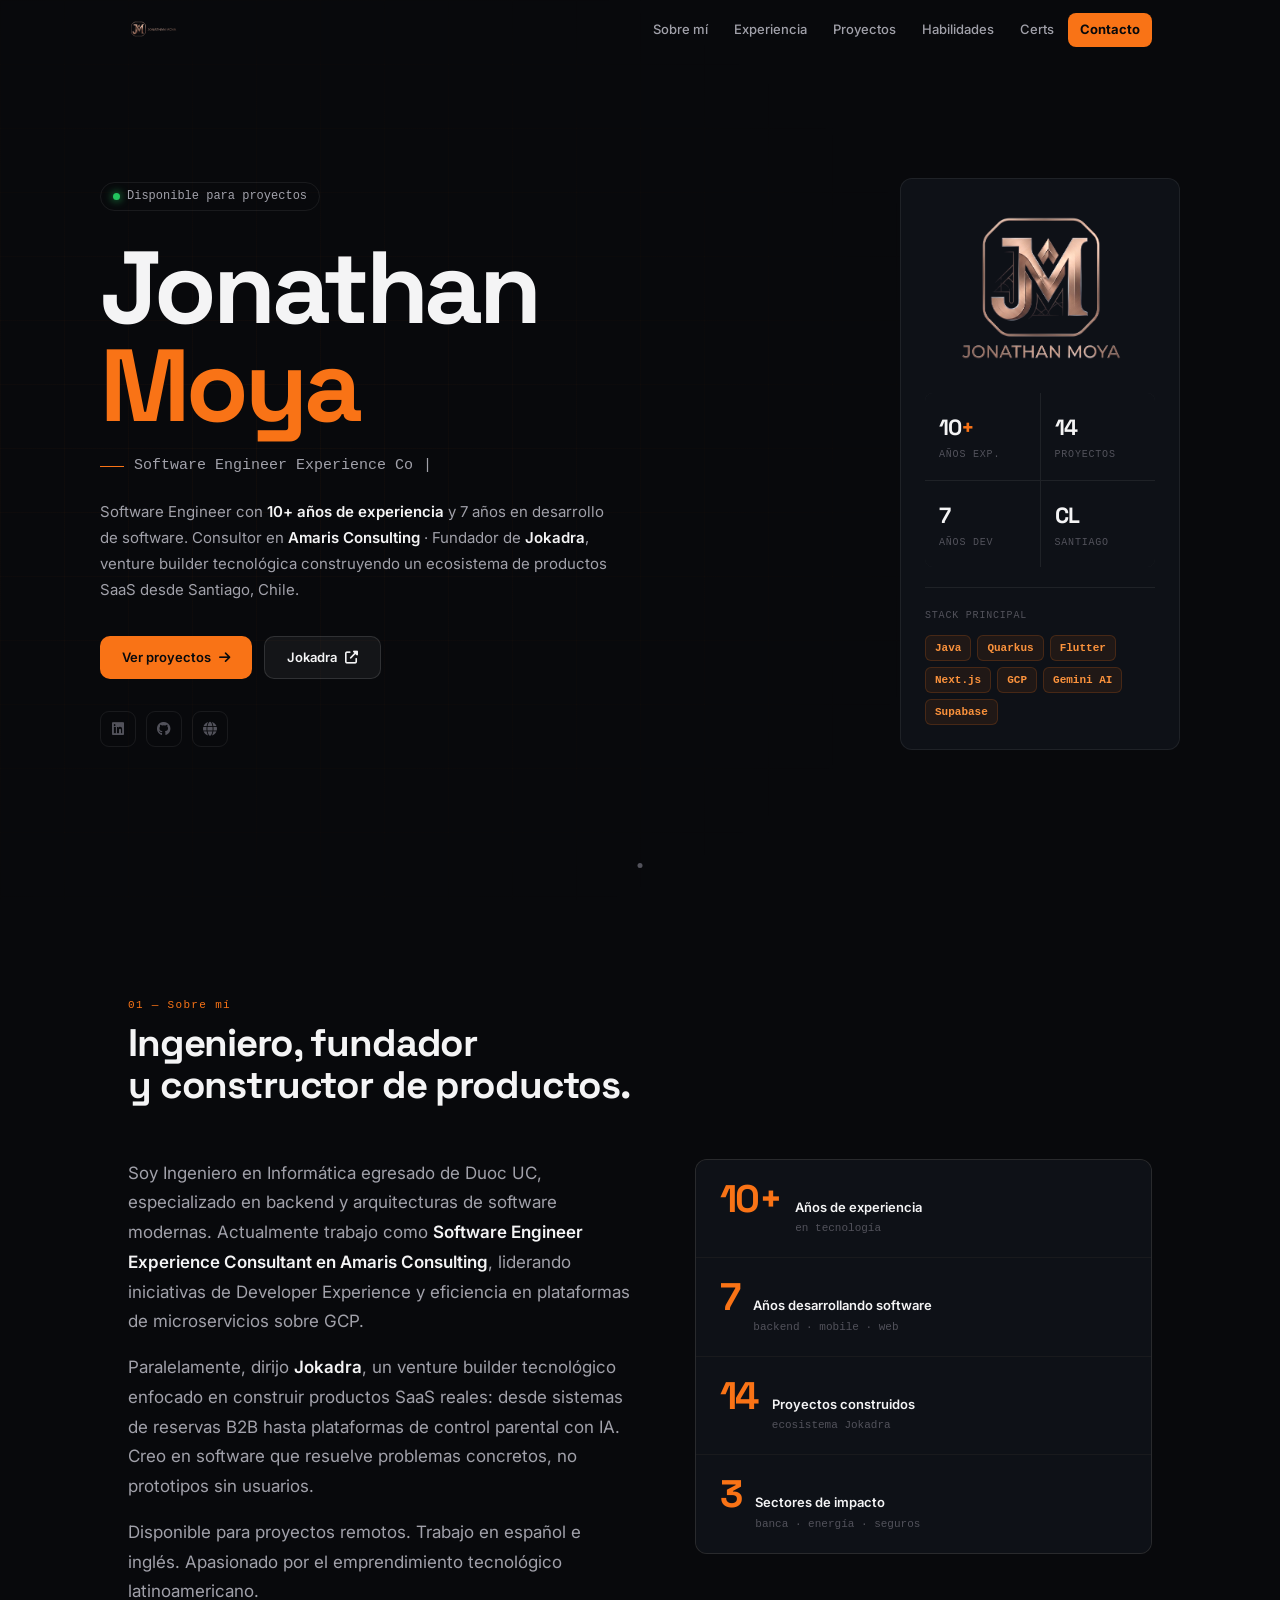
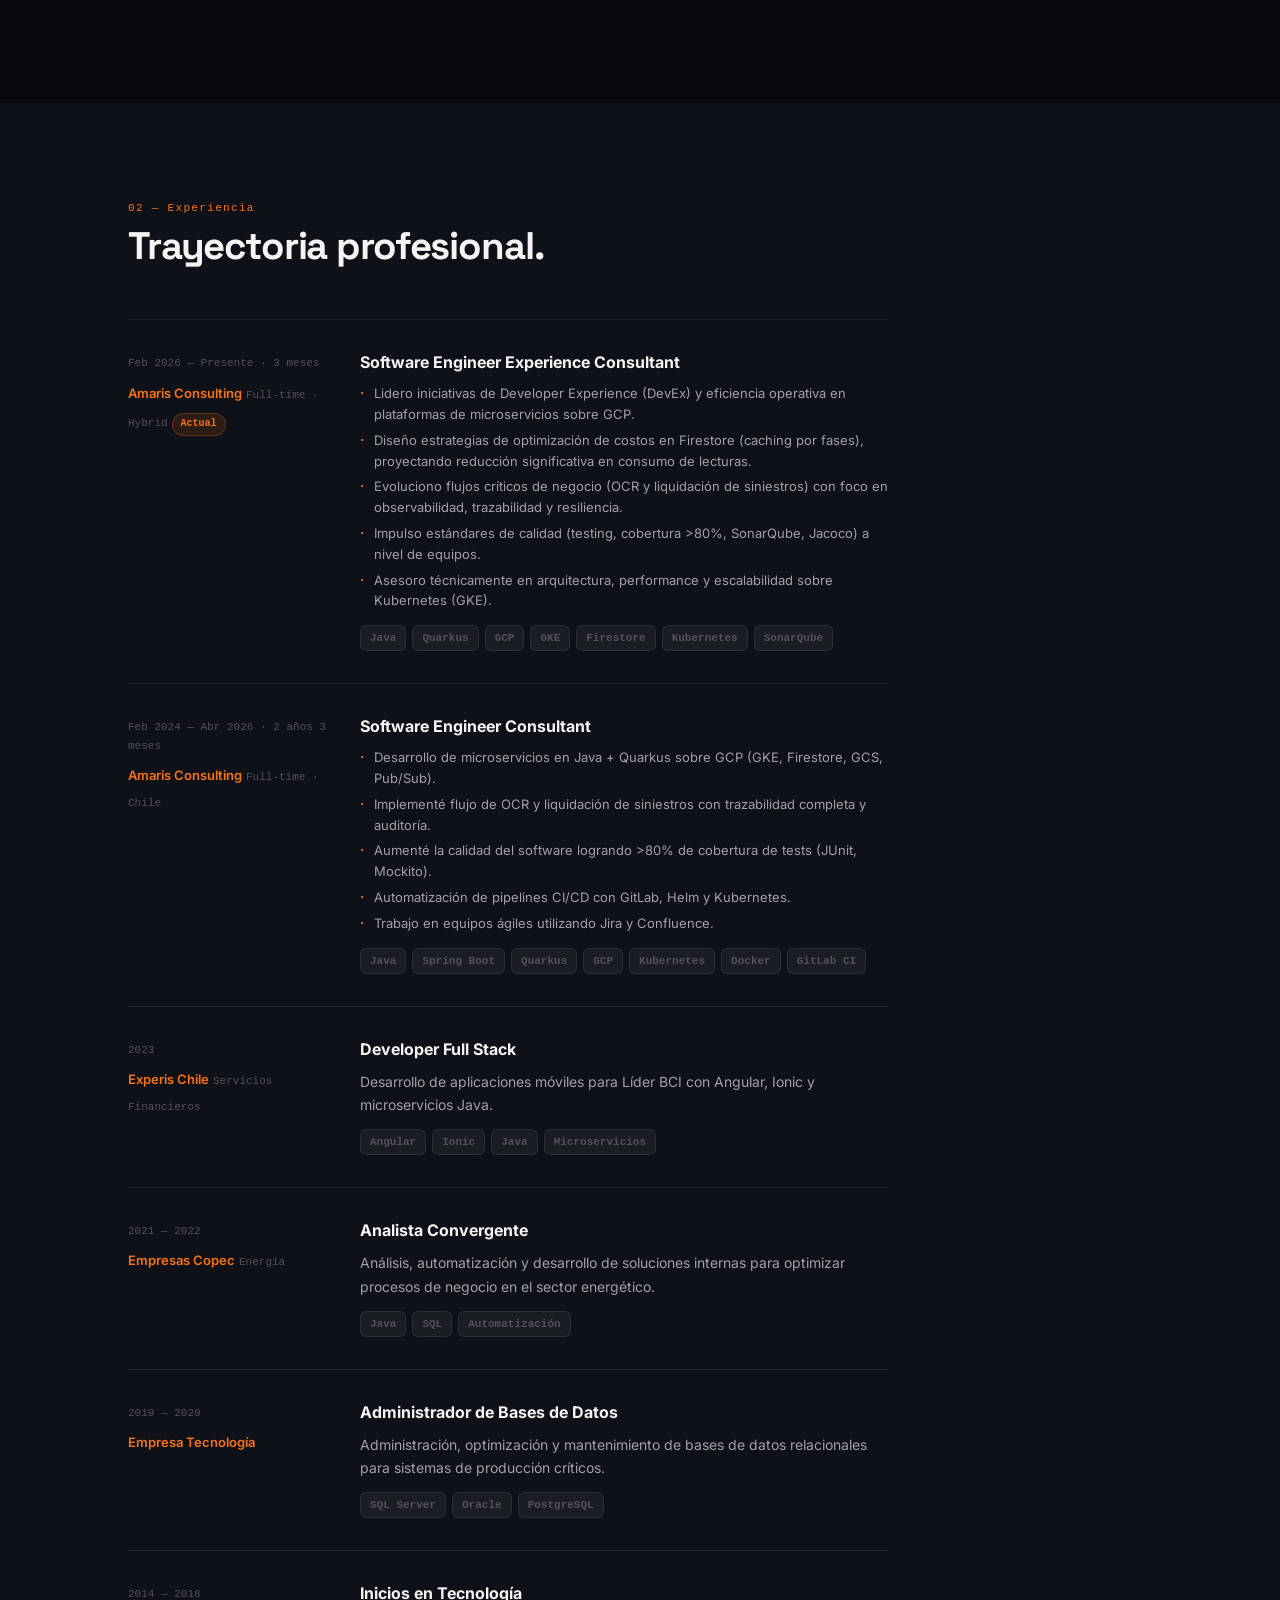
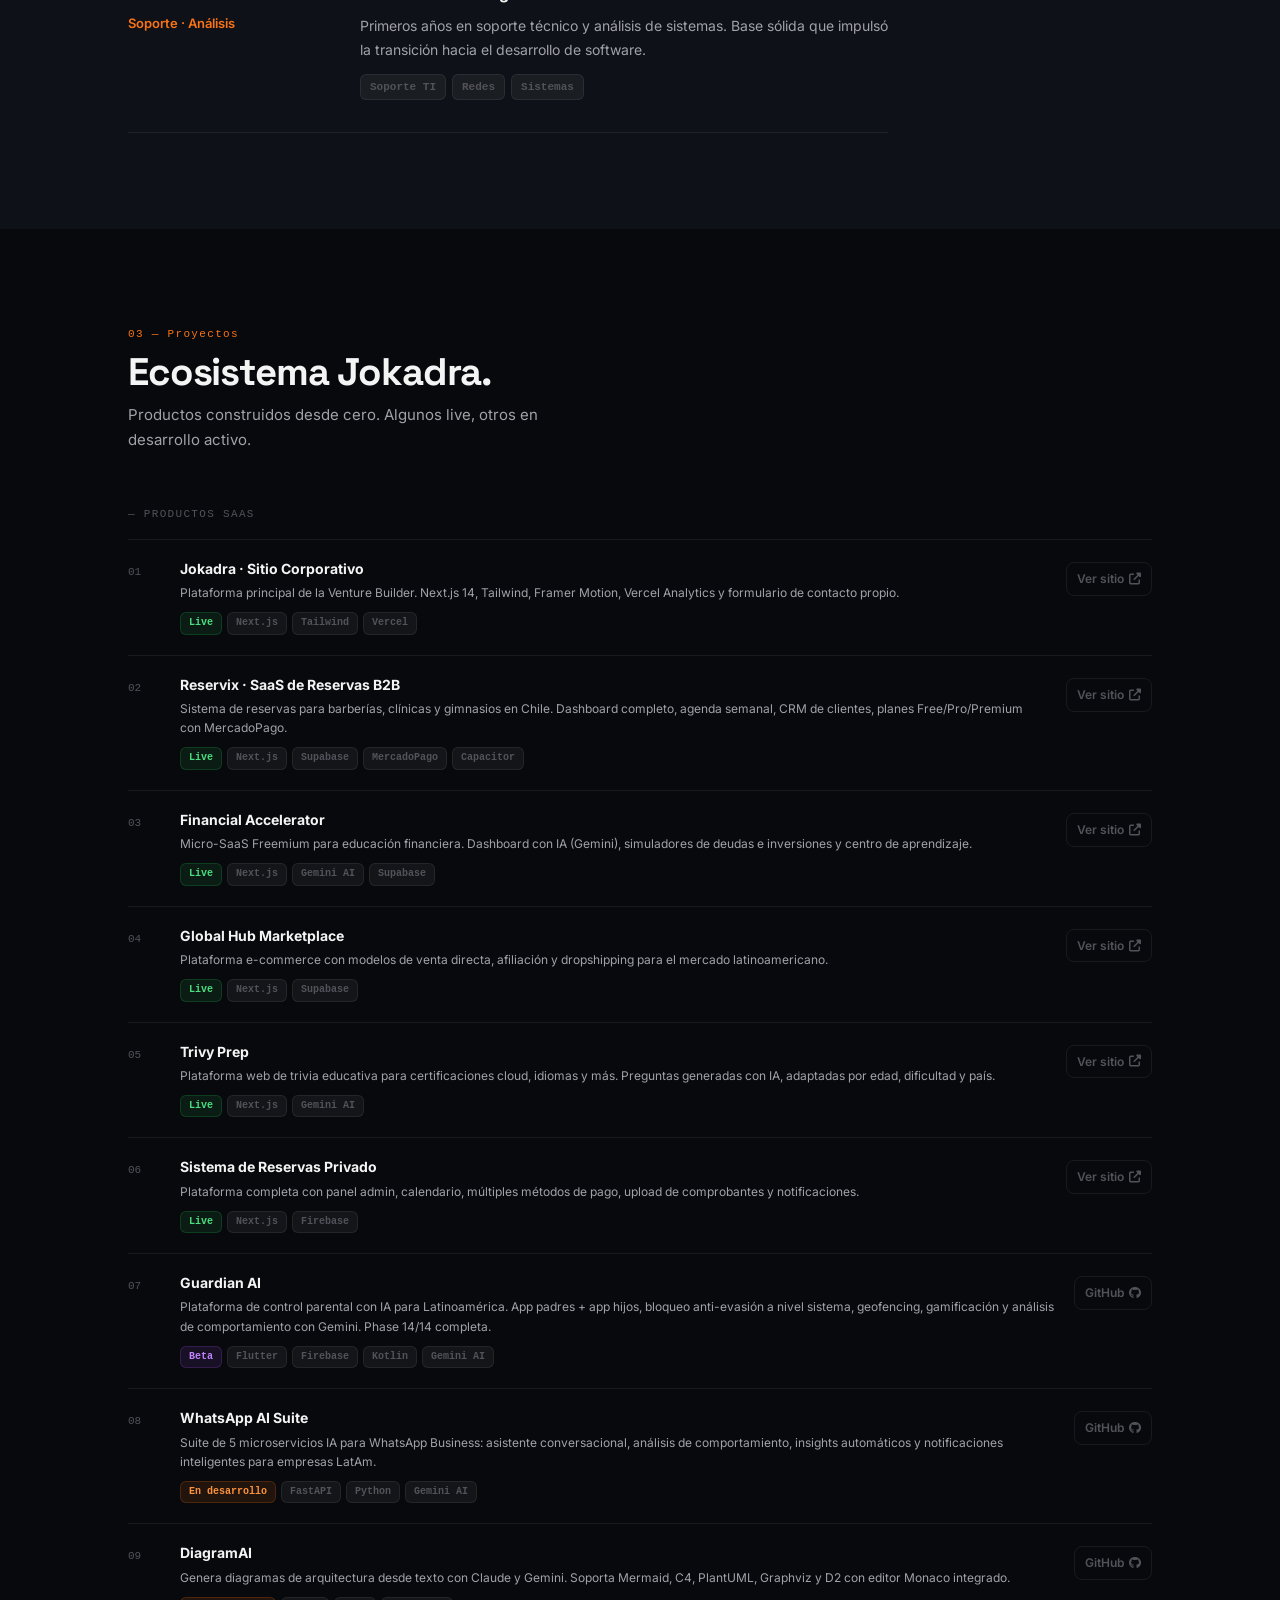
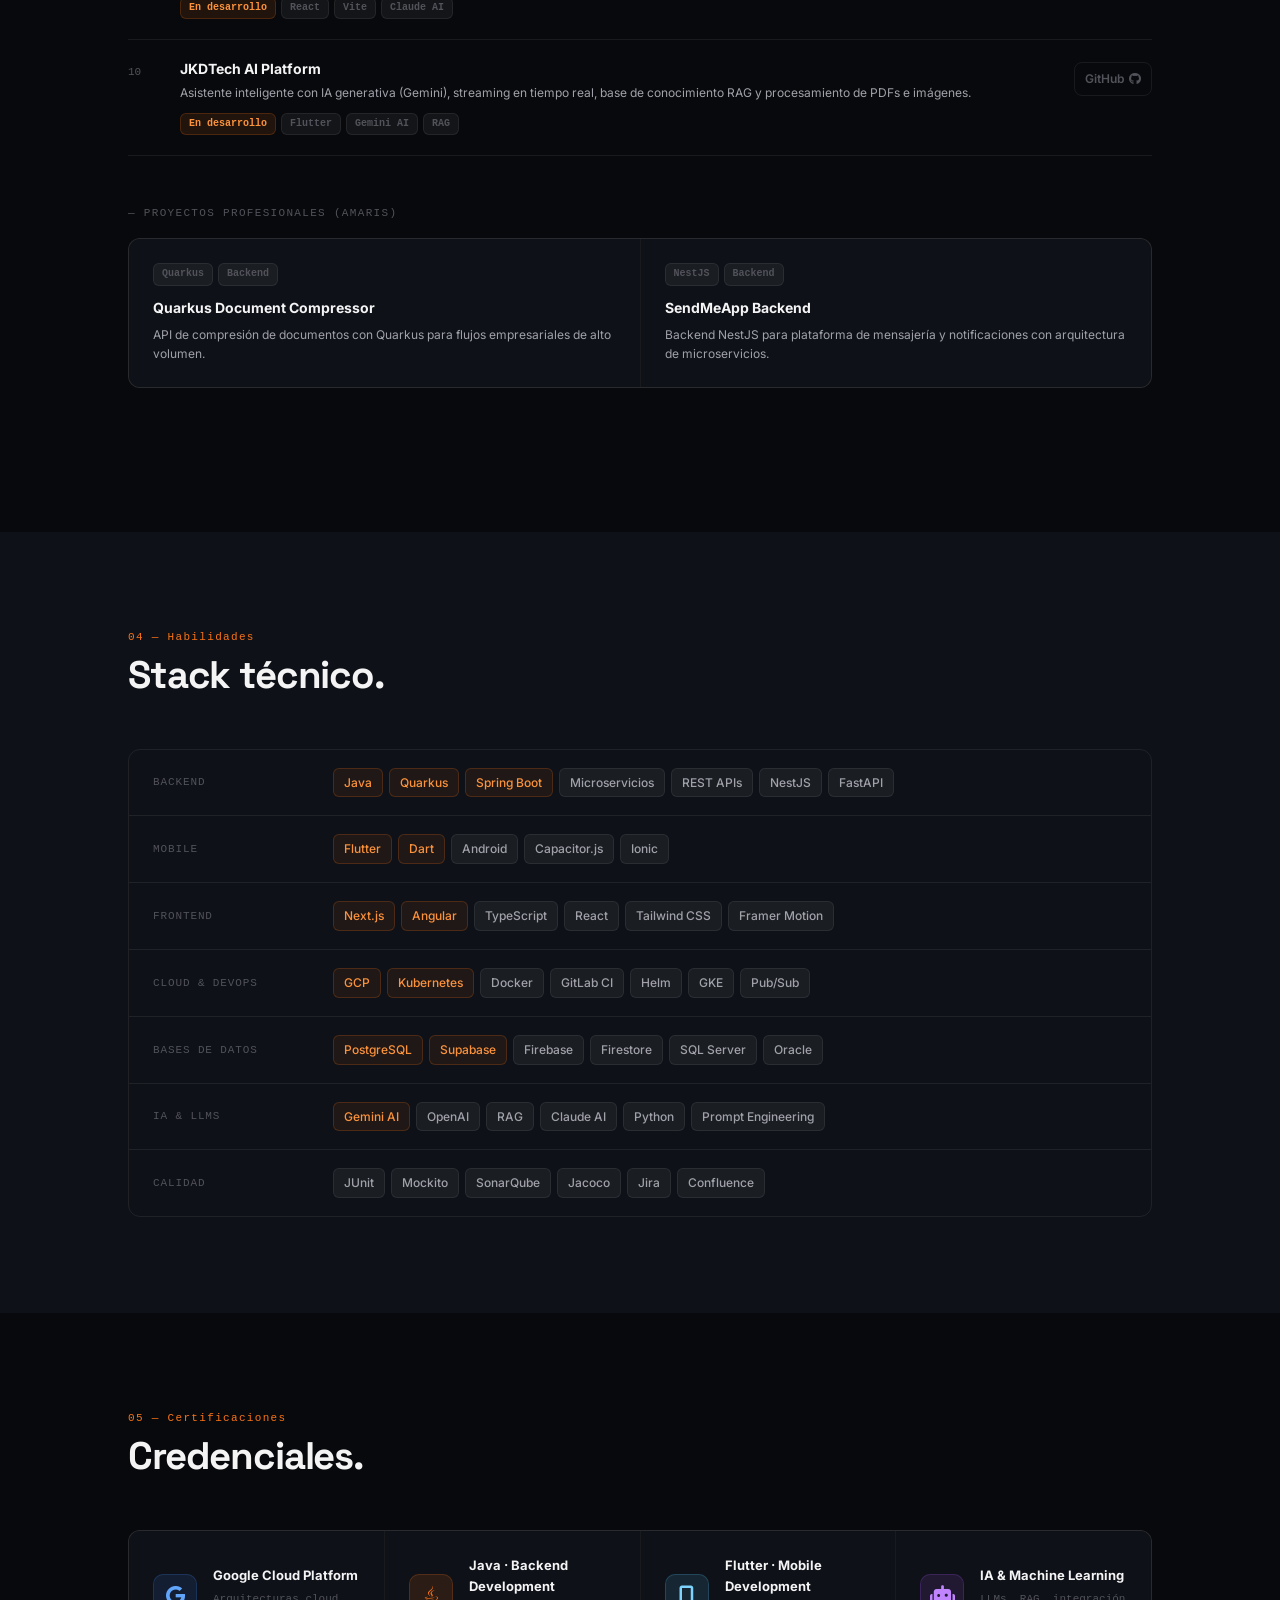
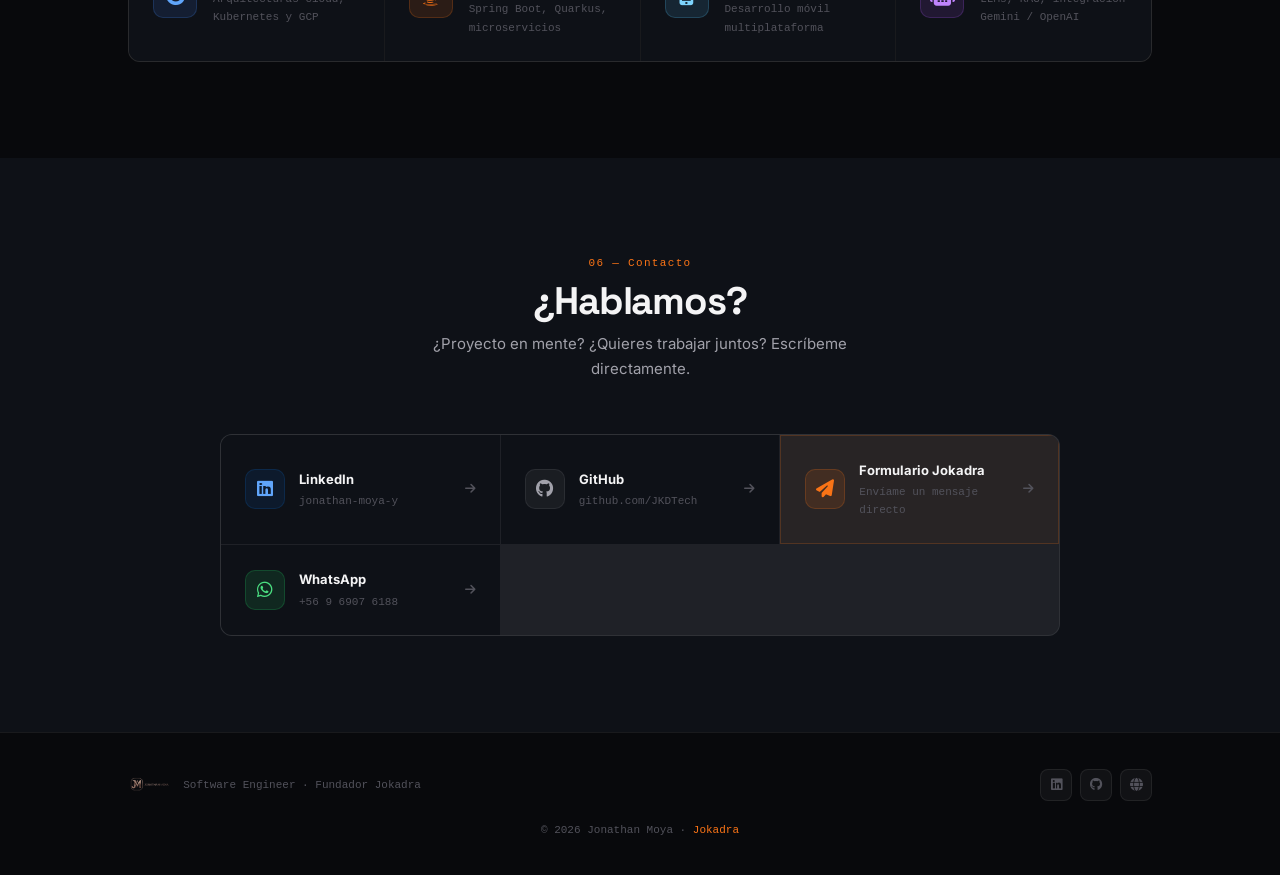
==== commit 8f441324: "feat: integra logos personales JM rose gold en portfolio - Navbar: logo horizontal (logo-jm-horizont" ====
--- a/index.html
+++ b/index.html
@@ -52,8 +52,7 @@
   <nav class="navbar" id="navbar">
     <div class="nav-container">
       <a href="#inicio" class="nav-logo">
-        <span class="nav-logo-icon">JM</span>
-        <span class="nav-logo-text">Jonathan Moya</span>
+        <img src="assets/img/logo-jm-horizontal.png" alt="Jonathan Moya" class="nav-logo-img">
       </a>
       <div class="nav-menu" id="navMenu">
         <a href="#sobre-mi"       class="nav-link">Sobre mí</a>
@@ -106,8 +105,11 @@
         </div>
       </div>
 
-      <!-- Columna derecha: widget de stats -->
+      <!-- Columna derecha: logo personal + stats -->
       <div class="hero-widget" data-reveal>
+        <div class="hero-logo-wrap">
+          <img src="assets/img/logo-jm-vertical.png" alt="Jonathan Moya" class="hero-logo-img">
+        </div>
         <div class="widget-stats">
           <div class="ws">
             <span class="ws-num">10<span class="accent">+</span></span>
@@ -698,9 +700,8 @@
     <div class="container">
       <div class="footer-inner">
         <div class="footer-brand">
-          <span class="footer-logo">JM</span>
+          <img src="assets/img/logo-jm-horizontal.png" alt="Jonathan Moya" class="footer-logo-img">
           <div>
-            <p class="footer-name">Jonathan Moya</p>
             <p class="footer-sub">Software Engineer · Fundador Jokadra</p>
           </div>
         </div>
--- a/assets/css/portfolio.css
+++ b/assets/css/portfolio.css
@@ -79,15 +79,16 @@
   font-size: 14px;
   letter-spacing: -0.02em;
 }
-.nav-logo-icon {
-  width: 32px; height: 32px;
-  border-radius: 8px;
-  background: var(--accent);
-  display: flex; align-items: center; justify-content: center;
-  font-size: 11px; font-weight: 900; color: #08090C;
-  letter-spacing: -0.5px;
-}
-.nav-logo-text { color: var(--text); }
+.nav-logo-img {
+  height: 38px;
+  width: auto;
+  display: block;
+  /* El logo ya tiene fondo negro — blend-mode lo fusiona con el navbar */
+  mix-blend-mode: screen;
+  opacity: 0.92;
+  transition: opacity var(--t);
+}
+.nav-logo:hover .nav-logo-img { opacity: 1; }
 .nav-menu { display: flex; align-items: center; gap: 2px; }
 .nav-link {
   padding: 6px 12px;
@@ -246,6 +247,21 @@
 }
 .hero-social a:hover { color: var(--text); border-color: var(--border-2); }
 
+/* Logo personal en hero */
+.hero-logo-wrap {
+  margin-bottom: 20px;
+  border-radius: 12px;
+  overflow: hidden;
+  line-height: 0;
+}
+.hero-logo-img {
+  width: 100%;
+  height: auto;
+  display: block;
+  mix-blend-mode: screen;
+  filter: brightness(1.05);
+}
+
 /* Hero widget — panel derecho */
 .hero-widget {
   border: 1px solid var(--border);
@@ -752,12 +768,12 @@
   margin-bottom: 20px;
 }
 .footer-brand { display: flex; align-items: center; gap: 12px; }
-.footer-logo {
-  width: 36px; height: 36px;
-  border-radius: 8px;
-  background: var(--accent);
-  display: flex; align-items: center; justify-content: center;
-  font-size: 12px; font-weight: 900; color: #08090C;
+.footer-logo-img {
+  height: 32px;
+  width: auto;
+  display: block;
+  mix-blend-mode: screen;
+  opacity: 0.85;
 }
 .footer-name { font-size: 14px; font-weight: 700; }
 .footer-sub  { font-size: 11px; color: var(--text-3); font-family: 'Courier New', monospace; }
